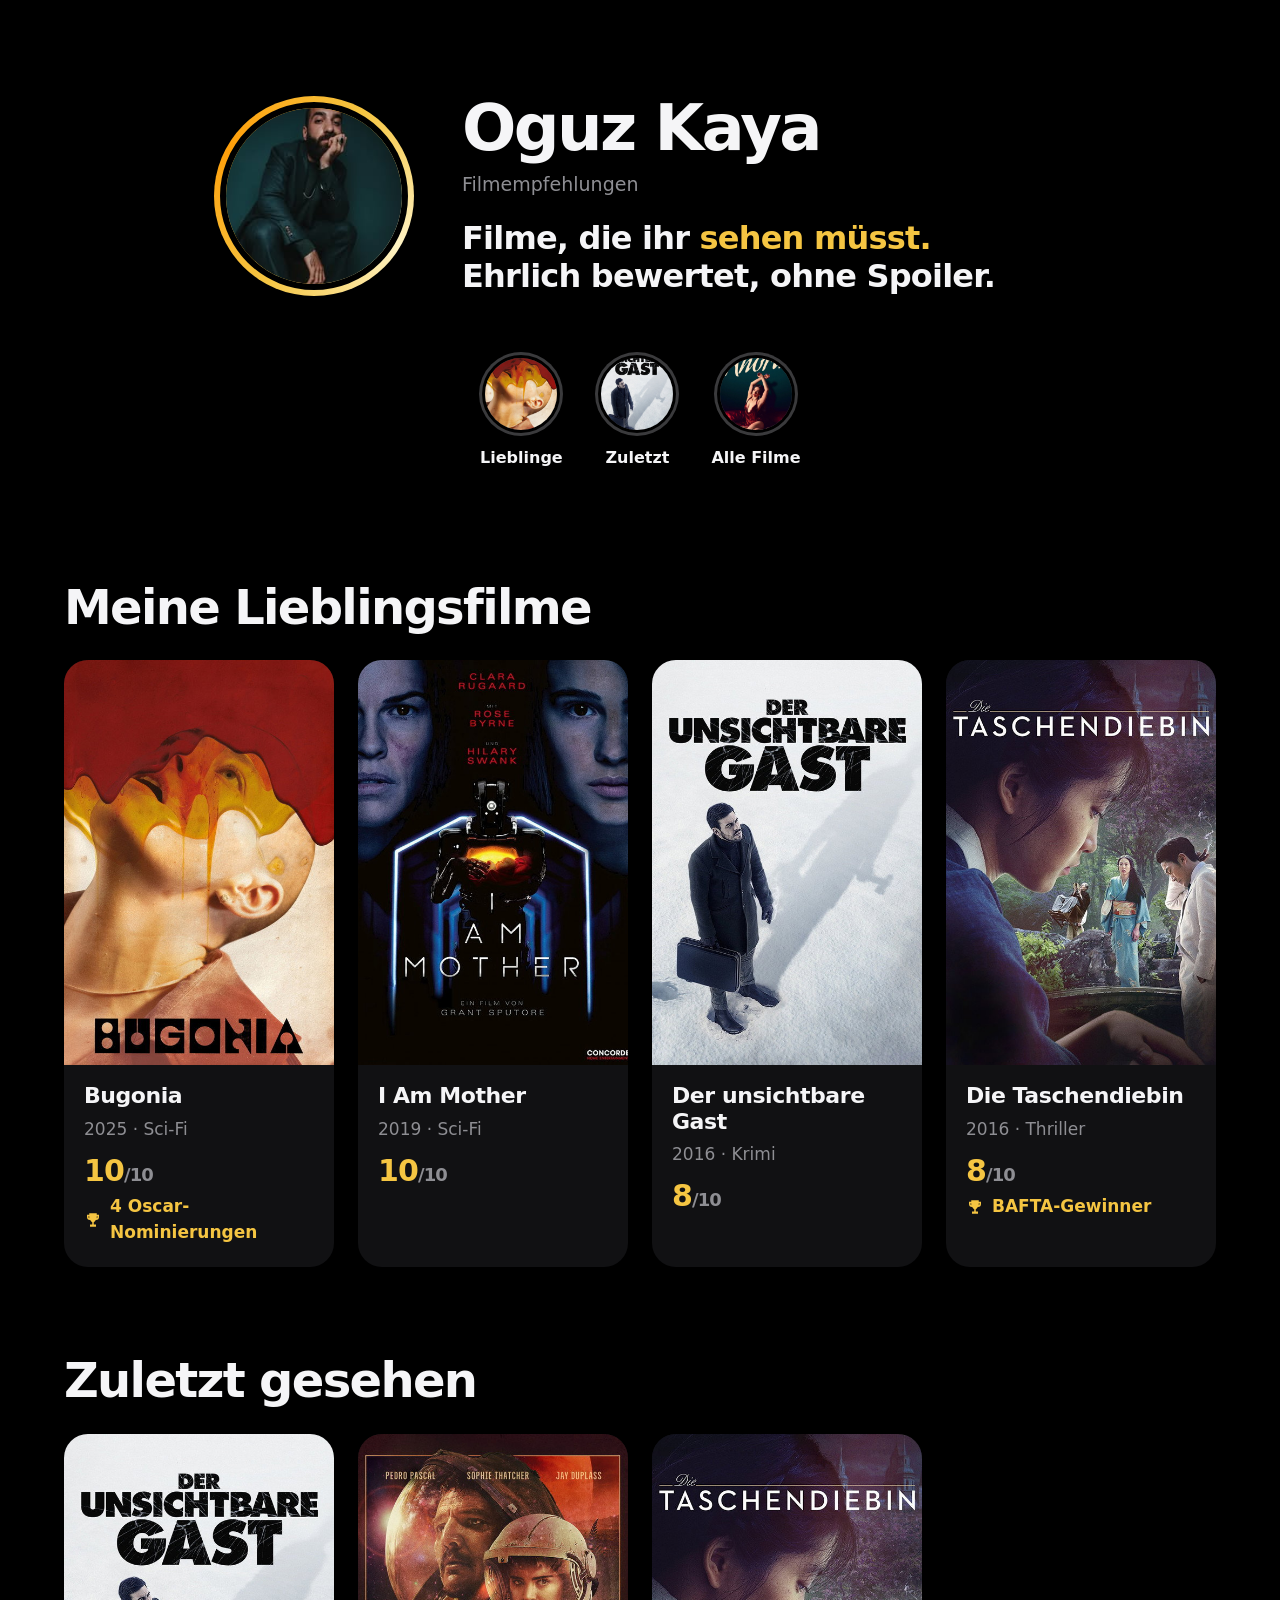
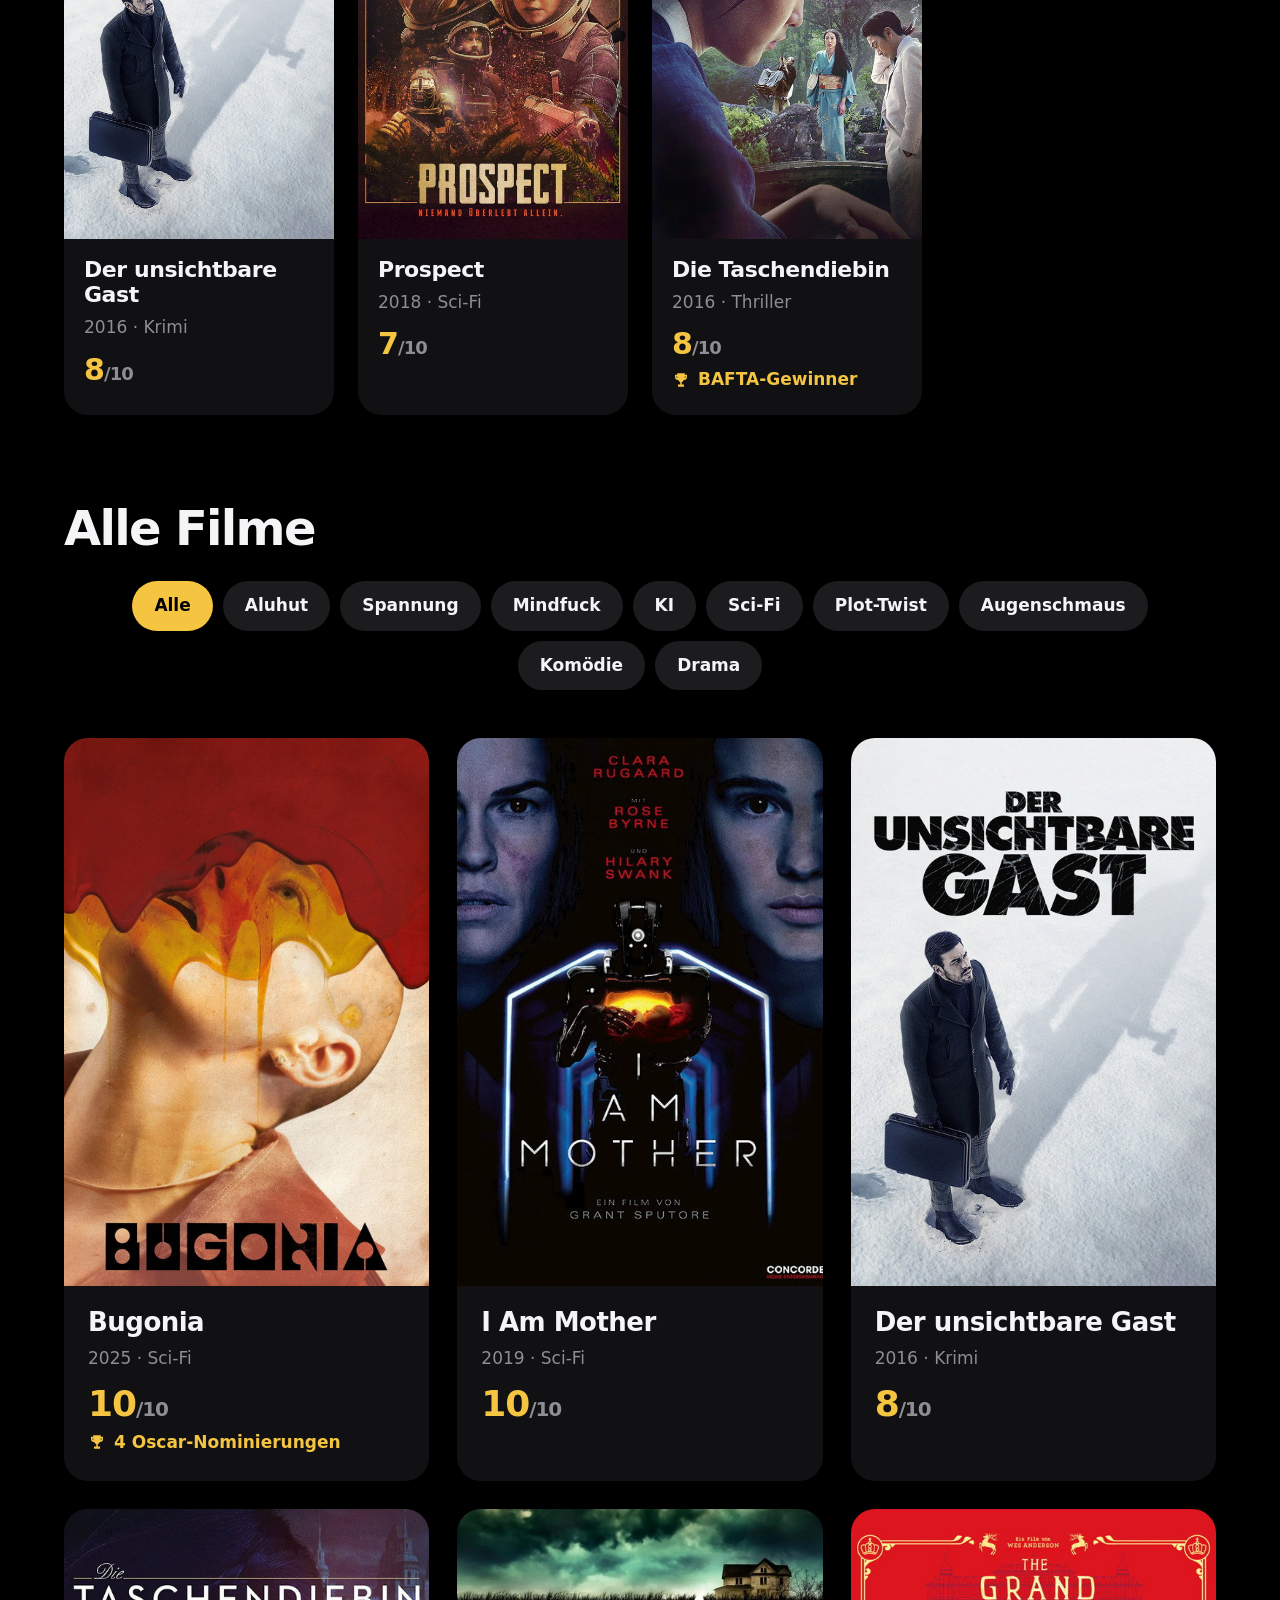
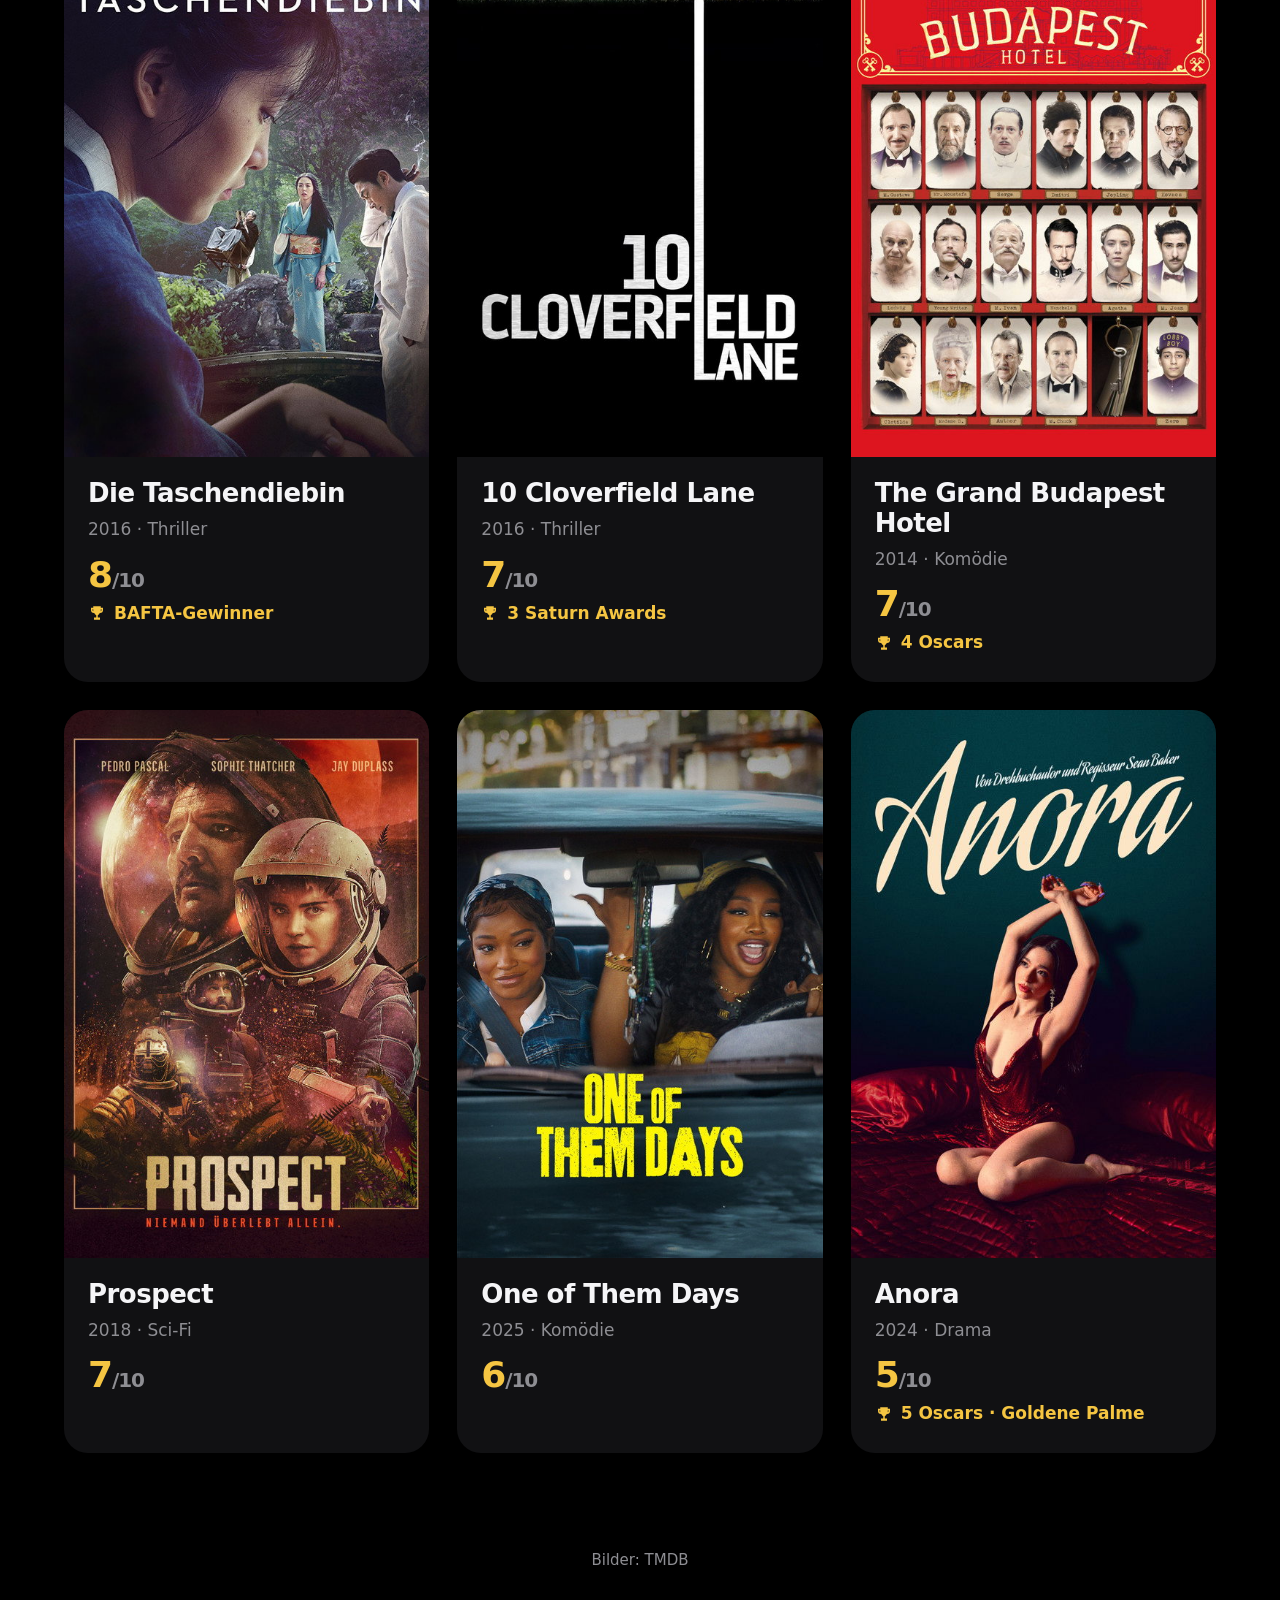
==== index.html @ 9cd4578f "Instagram-style profile hero, favorites and recently watched rows, favicon Co-Authored-By: Claude Op" ====
<!doctype html>
<html lang="de">
<head>
  <meta charset="utf-8">
  <meta name="viewport" content="width=device-width, initial-scale=1">
  <title>Oguz Kaya · Filmempfehlungen</title>
  <meta name="description" content="Filme, die ich gesehen habe und euch empfehle. Ehrlich bewertet, ohne Spoiler.">
  <meta property="og:title" content="Oguz Kaya · Filmempfehlungen">
  <meta property="og:description" content="Ehrlich bewertet, ohne Spoiler.">
  <meta property="og:image" content="https://movies.oguzkaya.de/backdrops/i-am-mother.jpg">
  <meta name="theme-color" content="#000000">
  <link rel="icon" href="favicon.svg" type="image/svg+xml">
  <link rel="apple-touch-icon" href="apple-touch-icon.png">
  <link rel="stylesheet" href="style.css">
</head>
<body>
  <header class="profile">
    <div class="profile-top">
      <div class="avatar-ring"><div class="avatar"><img src="avatar.jpg" alt="Oguz Kaya"></div></div>
      <div class="profile-info">
        <h1>Oguz Kaya</h1>
        <p class="handle">Filmempfehlungen</p>
        <p class="bio">Filme, die ihr <span class="accent">sehen müsst.</span><br>Ehrlich bewertet, ohne Spoiler.</p>
      </div>
    </div>
    <nav class="highlights" id="highlights"></nav>
  </header>

  <main class="wrap">
    <section class="section" id="lieblinge">
      <h2>Meine Lieblingsfilme</h2>
      <div class="row" id="favorites"></div>
    </section>

    <section class="section" id="zuletzt">
      <h2>Zuletzt gesehen</h2>
      <div class="row" id="recent"></div>
    </section>

    <section class="section" id="alle">
      <h2>Alle Filme</h2>
      <div class="chips" id="chips"></div>
      <div class="grid" id="grid"></div>
    </section>
  </main>

  <footer class="footer">Bilder: TMDB</footer>

  <div class="overlay" id="overlay" hidden>
    <div class="overlay-bg" data-close></div>
    <article class="sheet" id="sheet" role="dialog" aria-modal="true"></article>
  </div>

  <script src="app.js"></script>
</body>
</html>
---- style.css ----
:root {
  --bg: #000;
  --card: #111113;
  --card-2: #1c1c1f;
  --ink: #f5f5f7;
  --muted: #8e8e93;
  --line: rgba(255, 255, 255, 0.1);
  --accent: #f5c542;
  --sans: system-ui, -apple-system, BlinkMacSystemFont, "SF Pro Display", "Segoe UI", Roboto, "Helvetica Neue", sans-serif;
}

* { box-sizing: border-box; }
html { -webkit-text-size-adjust: 100%; }
body {
  margin: 0;
  background: var(--bg);
  color: var(--ink);
  font-family: var(--sans);
  font-size: 18px;
  line-height: 1.5;
  -webkit-font-smoothing: antialiased;
}
body.locked { overflow: hidden; }
img { display: block; max-width: 100%; }
button { font: inherit; color: inherit; }
.accent { color: var(--accent); }

/* Profil (Instagram-Stil) */
.profile { max-width: 900px; margin: 0 auto; padding: 96px 24px 24px; }
.profile-top { display: flex; align-items: center; gap: 48px; }
.avatar-ring {
  flex: none; width: 200px; height: 200px; padding: 6px; border-radius: 50%;
  background: conic-gradient(from 210deg, #f5c542, #ff9f0a, #f5c542, #fff3c4, #f5c542);
}
.avatar { width: 100%; height: 100%; border-radius: 50%; overflow: hidden; border: 6px solid var(--bg); }
.avatar img { width: 100%; height: 100%; object-fit: cover; transform: scale(1.45); transform-origin: 56% 28%; }
.profile h1 { margin: 0; font-size: clamp(40px, 6vw, 64px); font-weight: 700; letter-spacing: -0.04em; line-height: 1; }
.handle { margin: 10px 0 0; font-size: 19px; color: var(--muted); font-weight: 500; }
.bio { margin: 20px 0 0; font-size: clamp(24px, 3vw, 32px); font-weight: 700; letter-spacing: -0.025em; line-height: 1.2; }

.highlights { display: flex; justify-content: center; gap: 32px; margin-top: 56px; }
.hl { display: flex; flex-direction: column; align-items: center; gap: 10px; text-decoration: none; color: var(--ink); font-size: 16px; font-weight: 600; }
.hl-ring { width: 84px; height: 84px; padding: 3px; border-radius: 50%; background: #3a3a3c; transition: background 0.2s; }
.hl:hover .hl-ring { background: var(--accent); }
.hl img { width: 100%; height: 100%; border-radius: 50%; object-fit: cover; border: 3px solid var(--bg); }

.wrap { max-width: 1200px; margin: 0 auto; padding: 0 24px; }

/* Rubriken */
.section { padding-top: 88px; scroll-margin-top: 16px; }
.section > h2 { margin: 0 0 28px; font-size: clamp(32px, 4.5vw, 48px); font-weight: 700; letter-spacing: -0.035em; line-height: 1.05; }
.row { display: grid; grid-template-columns: repeat(4, 1fr); gap: 24px; }
.row .card h3 { font-size: 22px; }
.row .card .score { font-size: 30px; }
.row .card .score span { font-size: 18px; }
.row .card-body { padding: 18px 20px 22px; }

/* Filter */
.chips { display: flex; flex-wrap: wrap; justify-content: center; gap: 10px; margin-bottom: 48px; }
.chip {
  border: 0; border-radius: 999px;
  padding: 12px 22px;
  background: var(--card-2); color: var(--ink);
  font-size: 17px; font-weight: 600;
  cursor: pointer;
  transition: background 0.2s, color 0.2s;
}
.chip:hover { background: #2a2a2e; }
.chip.active { background: var(--accent); color: #000; }

/* Grid */
.grid { display: grid; grid-template-columns: repeat(3, 1fr); gap: 28px; }
.card {
  display: flex; flex-direction: column;
  border: 0; padding: 0; text-align: left;
  background: var(--card); border-radius: 24px; overflow: hidden;
  cursor: pointer;
  transition: transform 0.25s ease;
}
.card:hover { transform: translateY(-4px); }
.card .poster { aspect-ratio: 2 / 3; overflow: hidden; }
.card .poster img { width: 100%; height: 100%; object-fit: cover; transition: transform 0.4s ease; }
.card:hover .poster img { transform: scale(1.03); }
.card-body { padding: 22px 24px 26px; display: flex; flex-direction: column; gap: 8px; }
.card h3 { margin: 0; font-size: 26px; font-weight: 700; letter-spacing: -0.02em; line-height: 1.15; }
.card .meta { color: var(--muted); font-size: 17px; }

.score { font-weight: 700; letter-spacing: -0.03em; line-height: 1; }
.score b { color: var(--accent); }
.score span { color: var(--muted); font-weight: 600; }
.card .score { font-size: 36px; margin-top: 6px; }
.card .score span { font-size: 20px; }

.award { display: flex; align-items: center; gap: 8px; font-size: 17px; font-weight: 600; color: var(--accent); }
.award svg { flex: none; }

.empty { grid-column: 1 / -1; text-align: center; color: var(--muted); font-size: 20px; }

.footer { text-align: center; color: var(--muted); font-size: 15px; padding: 96px 24px 48px; }

/* Popup */
.overlay { position: fixed; inset: 0; z-index: 50; display: grid; place-items: center; padding: 24px; }
.overlay[hidden] { display: none; }
.overlay-bg { position: absolute; inset: 0; background: rgba(0, 0, 0, 0.8); backdrop-filter: blur(10px); animation: fade 0.2s ease; }
@keyframes fade { from { opacity: 0; } }
.sheet {
  position: relative; width: 100%; max-width: 820px; max-height: calc(100vh - 48px);
  overflow-y: auto; border-radius: 28px;
  background: var(--card);
  animation: pop 0.25s ease;
}
@keyframes pop { from { opacity: 0; transform: translateY(16px); } }
.sheet-img { aspect-ratio: 16 / 8; background-size: cover; background-position: center 30%; position: relative; }
.sheet-img::after { content: ""; position: absolute; inset: 0; background: linear-gradient(to top, var(--card), transparent 60%); }
.close {
  position: absolute; top: 16px; right: 16px; z-index: 2;
  width: 44px; height: 44px; border-radius: 50%; border: 0;
  background: rgba(0, 0, 0, 0.6); backdrop-filter: blur(8px);
  font-size: 26px; line-height: 1; cursor: pointer;
}
.sheet-body { padding: 0 40px 40px; margin-top: -40px; position: relative; z-index: 1; }
.sheet h2 { margin: 0; font-size: clamp(36px, 6vw, 56px); font-weight: 700; letter-spacing: -0.035em; line-height: 1.02; }
.sheet .aka { color: var(--muted); font-size: 18px; margin-top: 8px; }
.sheet .score { font-size: 56px; margin: 20px 0 8px; }
.sheet .score span { font-size: 28px; }
.facts { color: var(--muted); font-size: 18px; }

.sheet h3 { margin: 36px 0 10px; font-size: 22px; font-weight: 700; letter-spacing: -0.01em; }
.sheet p { margin: 0; }
.review { font-size: 21px; line-height: 1.55; }
.logline { color: #c7c7cc; }

.tip {
  margin-top: 32px; padding: 18px 22px; border-radius: 18px;
  background: rgba(245, 197, 66, 0.12); color: var(--accent);
  font-size: 18px; font-weight: 600;
}

.awards { list-style: none; margin: 0; padding: 0; display: grid; gap: 10px; }
.awards li { display: flex; gap: 10px; align-items: baseline; font-size: 18px; }
.awards .won { color: var(--ink); font-weight: 600; }
.awards .nom { color: var(--muted); }
.awards li::before { flex: none; width: 1.3em; }
.awards .won::before { content: "🏆"; }
.awards .nom::before { content: "·"; text-align: center; font-weight: 700; }

.actions { display: flex; flex-wrap: wrap; gap: 12px; margin-top: 36px; }
.btn {
  display: inline-flex; align-items: center; justify-content: center;
  padding: 16px 28px; border-radius: 999px;
  font-size: 18px; font-weight: 600; text-decoration: none;
  background: var(--card-2); color: var(--ink);
  transition: opacity 0.2s;
}
.btn:hover { opacity: 0.85; }
.btn.primary { background: var(--accent); color: #000; }

/* Tablet */
@media (max-width: 960px) {
  .grid { grid-template-columns: repeat(2, 1fr); }
  .row { grid-template-columns: repeat(2, 1fr); }
}

/* Phone */
@media (max-width: 640px) {
  body { font-size: 17px; }
  .profile { padding: 48px 16px 8px; }
  .profile-top { flex-direction: column; text-align: center; gap: 22px; }
  .avatar-ring { width: 152px; height: 152px; padding: 5px; }
  .avatar { border-width: 5px; }
  .highlights { gap: 22px; margin-top: 36px; }
  .hl-ring { width: 72px; height: 72px; }
  .wrap { padding: 0 16px; }
  .section { padding-top: 64px; }
  .row { display: flex; overflow-x: auto; scroll-snap-type: x mandatory; gap: 14px; margin: 0 -16px; padding: 0 16px 4px; scrollbar-width: none; }
  .row::-webkit-scrollbar { display: none; }
  .row .card { flex: none; width: 62vw; flex-direction: column; scroll-snap-align: start; }
  .row .card .poster { width: 100%; }
  .row .card-body { padding: 14px 16px 18px; }
  .row .card h3 { font-size: 19px; }
  .chips { justify-content: flex-start; flex-wrap: nowrap; overflow-x: auto; margin: 0 -16px 32px; padding: 0 16px; scrollbar-width: none; }
  .chips::-webkit-scrollbar { display: none; }
  .chip { flex: none; padding: 11px 18px; }
  .grid { grid-template-columns: 1fr; gap: 16px; }
  .card { flex-direction: row; border-radius: 20px; }
  .card .poster { width: 112px; flex: none; }
  .card-body { padding: 16px 18px; gap: 4px; justify-content: center; }
  .card h3 { font-size: 21px; }
  .card .meta { font-size: 16px; }
  .card .score { font-size: 30px; }
  .card .score span { font-size: 17px; }
  .award { font-size: 16px; }
  .overlay { padding: 0; place-items: end center; }
  .sheet { max-height: 94vh; border-radius: 24px 24px 0 0; }
  .sheet-body { padding: 0 20px 32px; margin-top: -24px; }
  .sheet .score { font-size: 48px; }
  .review { font-size: 19px; }
  .btn { flex: 1; padding: 16px 20px; }
}
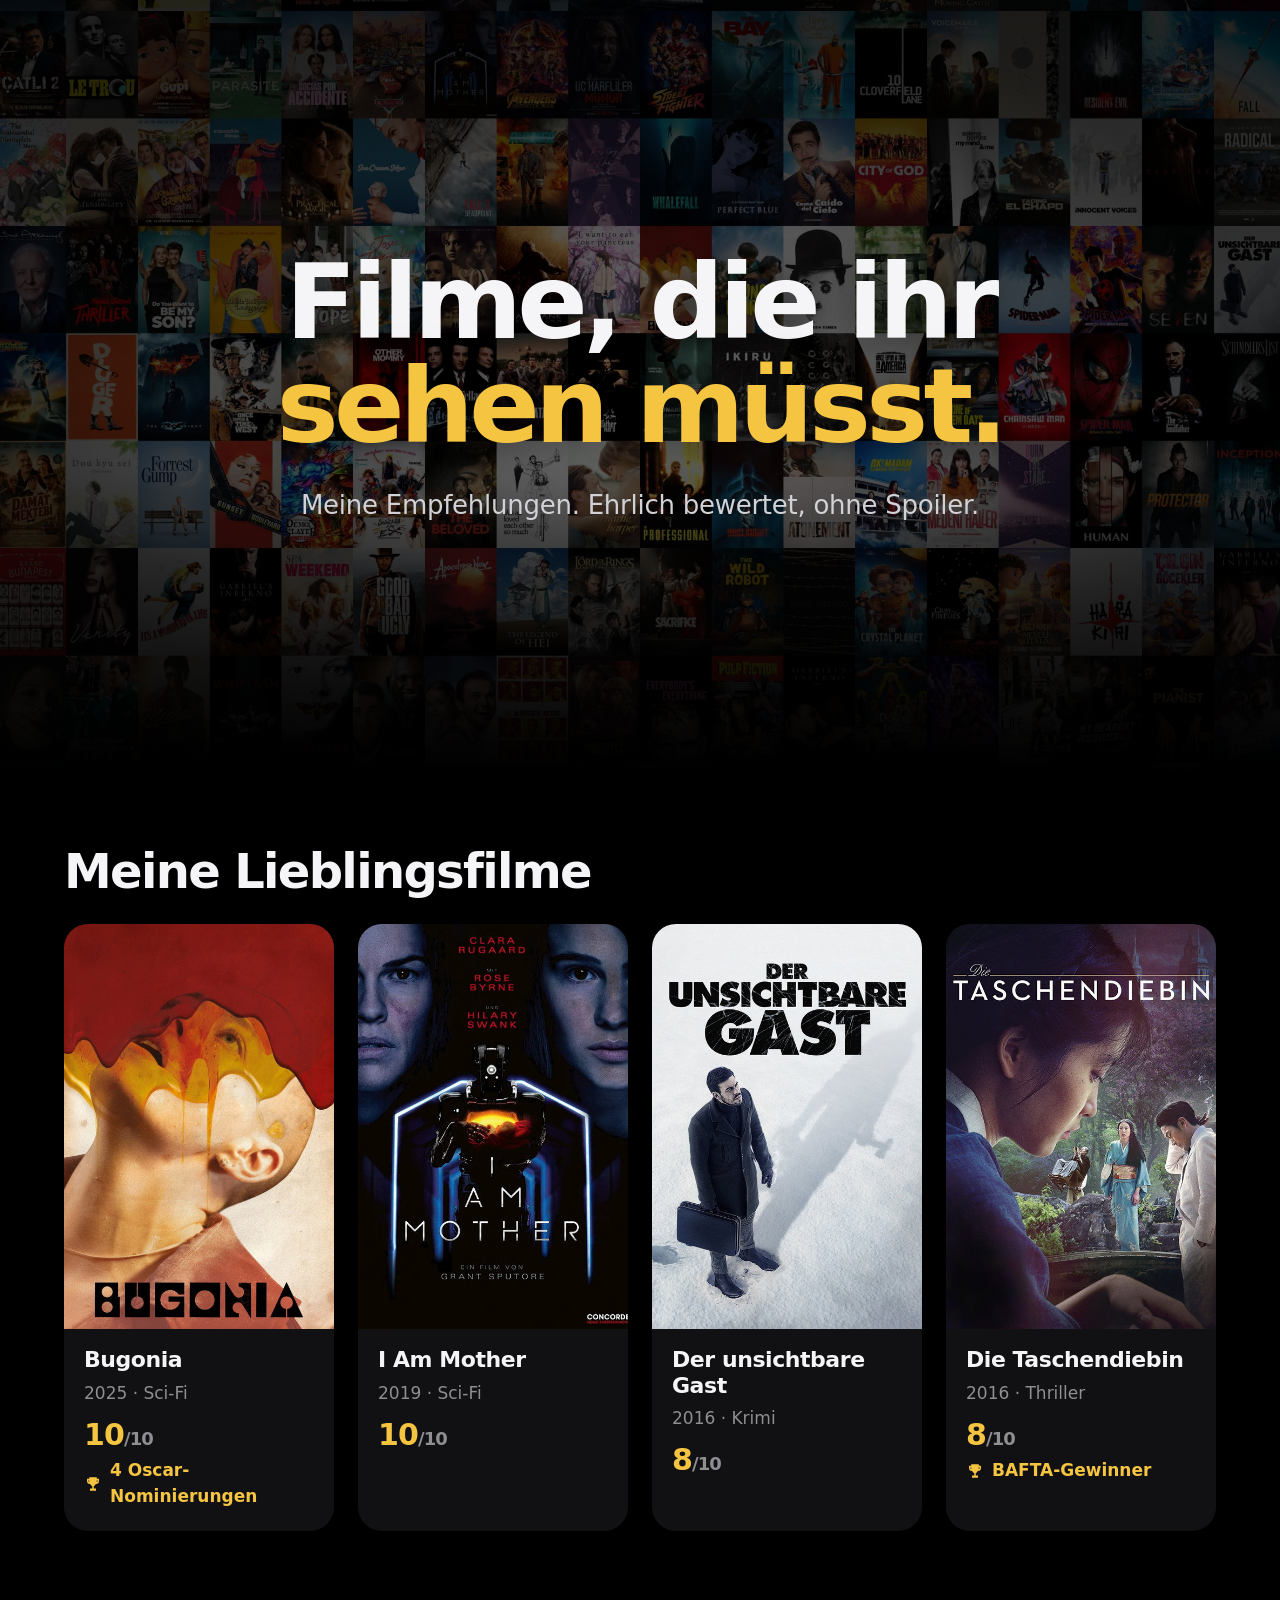
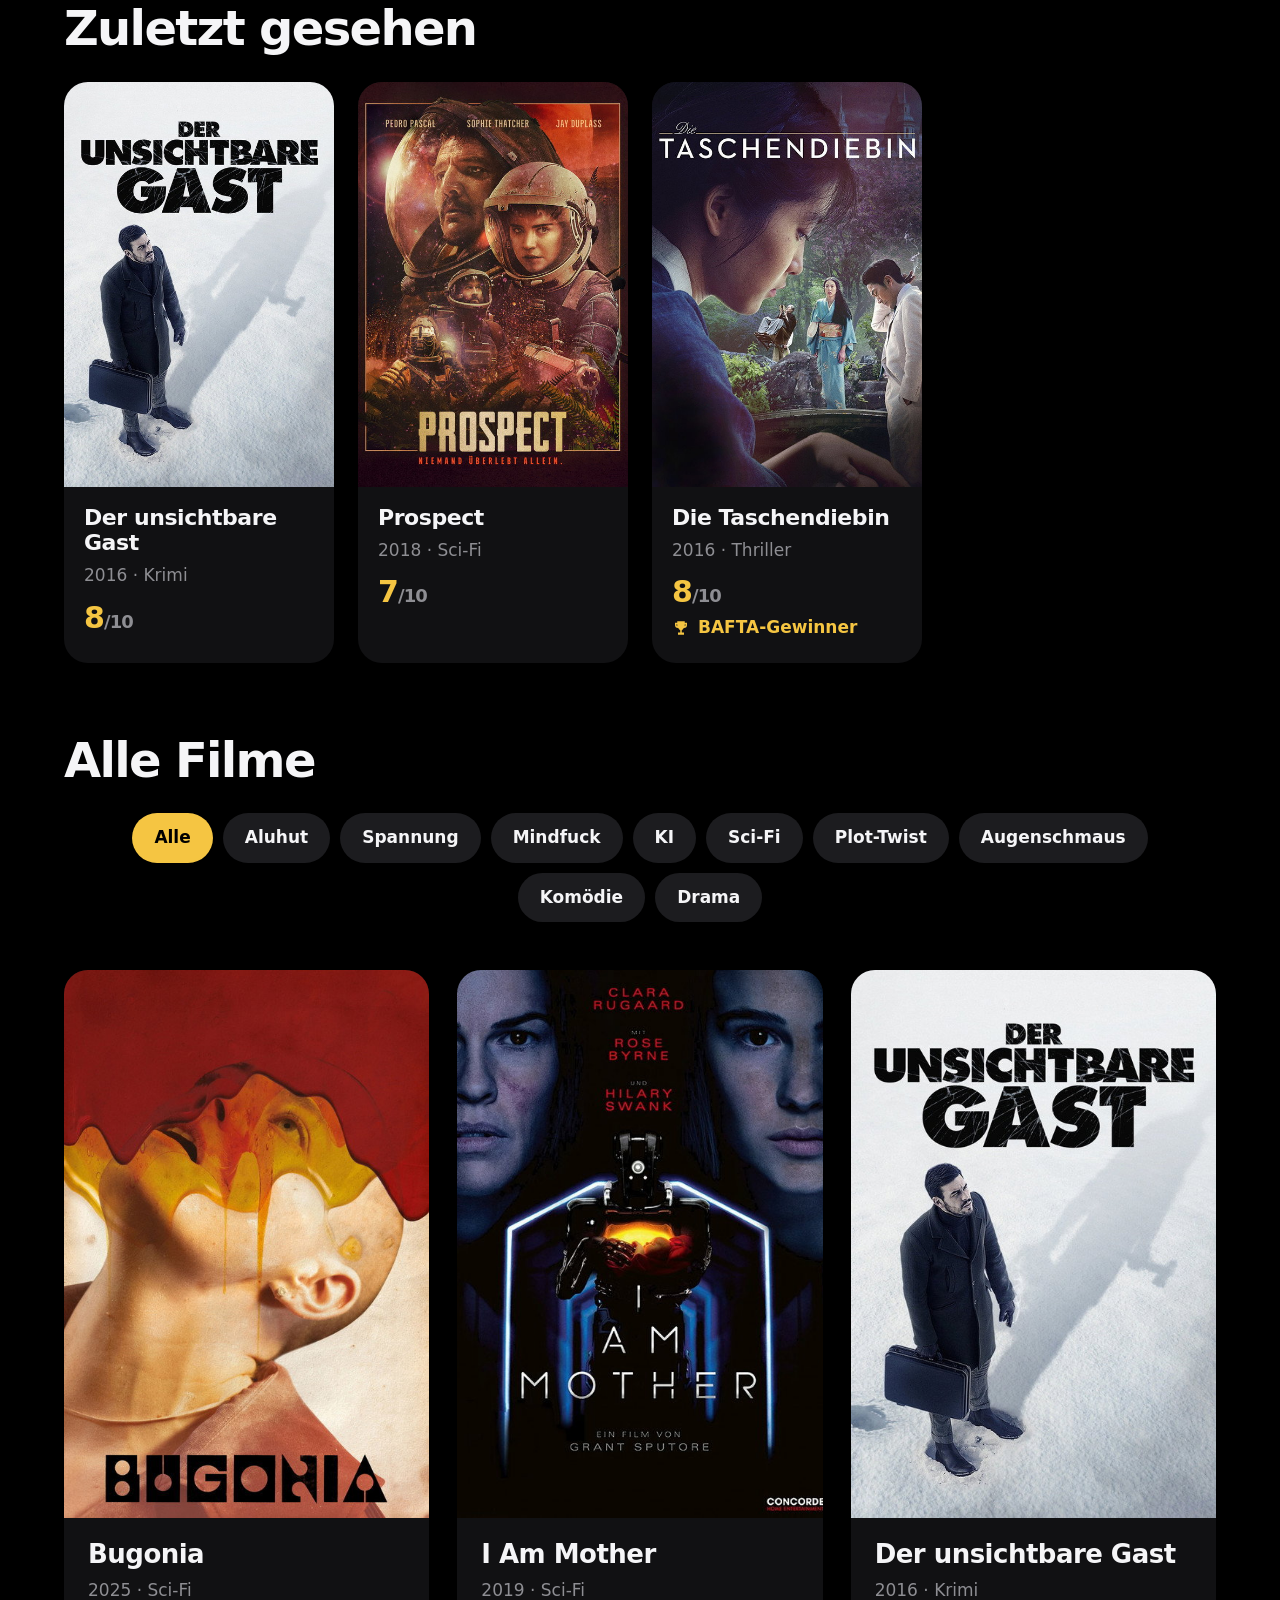
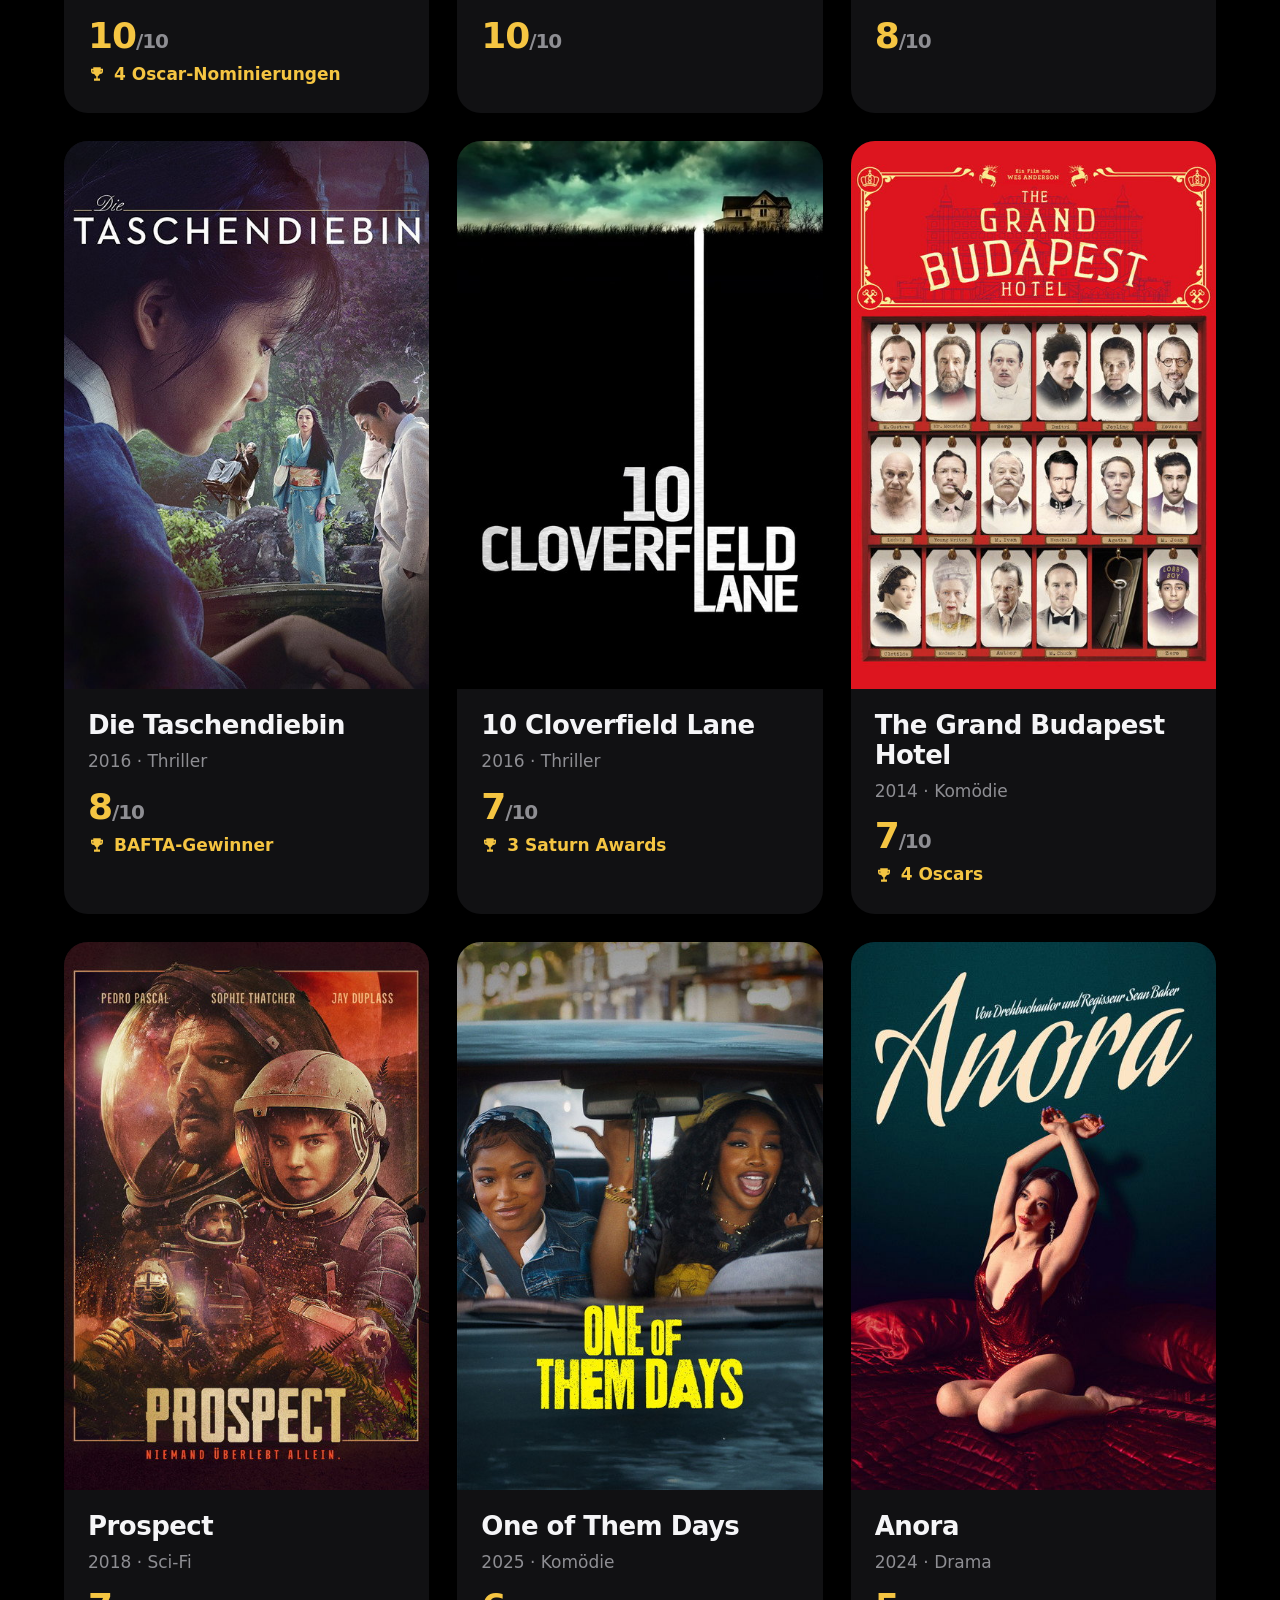
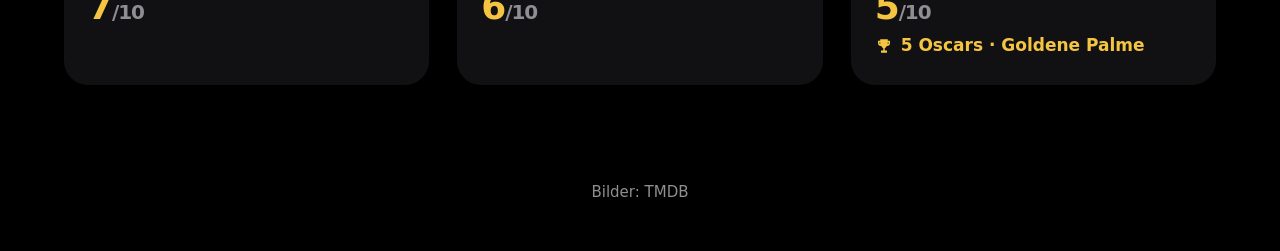
==== commit 4d9e2b8d: "Hero: full-width poster collage background instead of profile header Co-Authored-By: Claude Opus 5.5" ====
--- a/index.html
+++ b/index.html
@@ -14,16 +14,12 @@
   <link rel="stylesheet" href="style.css">
 </head>
 <body>
-  <header class="profile">
-    <div class="profile-top">
-      <div class="avatar-ring"><div class="avatar"><img src="avatar.jpg" alt="Oguz Kaya"></div></div>
-      <div class="profile-info">
-        <h1>Oguz Kaya</h1>
-        <p class="handle">Filmempfehlungen</p>
-        <p class="bio">Filme, die ihr <span class="accent">sehen müsst.</span><br>Ehrlich bewertet, ohne Spoiler.</p>
-      </div>
+  <header class="hero">
+    <div class="hero-bg" aria-hidden="true"></div>
+    <div class="hero-inner">
+      <h1>Filme, die ihr <span class="accent">sehen müsst.</span></h1>
+      <p class="lead">Meine Empfehlungen. Ehrlich bewertet, ohne Spoiler.</p>
     </div>
-    <nav class="highlights" id="highlights"></nav>
   </header>
 
   <main class="wrap">
--- a/style.css
+++ b/style.css
@@ -25,29 +25,42 @@
 button { font: inherit; color: inherit; }
 .accent { color: var(--accent); }
 
-/* Profil (Instagram-Stil) */
-.profile { max-width: 900px; margin: 0 auto; padding: 96px 24px 24px; }
-.profile-top { display: flex; align-items: center; gap: 48px; }
-.avatar-ring {
-  flex: none; width: 200px; height: 200px; padding: 6px; border-radius: 50%;
-  background: conic-gradient(from 210deg, #f5c542, #ff9f0a, #f5c542, #fff3c4, #f5c542);
-}
-.avatar { width: 100%; height: 100%; border-radius: 50%; overflow: hidden; border: 6px solid var(--bg); }
-.avatar img { width: 100%; height: 100%; object-fit: cover; transform: scale(1.45); transform-origin: 56% 28%; }
-.profile h1 { margin: 0; font-size: clamp(40px, 6vw, 64px); font-weight: 700; letter-spacing: -0.04em; line-height: 1; }
-.handle { margin: 10px 0 0; font-size: 19px; color: var(--muted); font-weight: 500; }
-.bio { margin: 20px 0 0; font-size: clamp(24px, 3vw, 32px); font-weight: 700; letter-spacing: -0.025em; line-height: 1.2; }
-
-.highlights { display: flex; justify-content: center; gap: 32px; margin-top: 56px; }
-.hl { display: flex; flex-direction: column; align-items: center; gap: 10px; text-decoration: none; color: var(--ink); font-size: 16px; font-weight: 600; }
-.hl-ring { width: 84px; height: 84px; padding: 3px; border-radius: 50%; background: #3a3a3c; transition: background 0.2s; }
-.hl:hover .hl-ring { background: var(--accent); }
-.hl img { width: 100%; height: 100%; border-radius: 50%; object-fit: cover; border: 3px solid var(--bg); }
+/* Hero mit Poster-Collage */
+.hero {
+  position: relative; overflow: hidden;
+  min-height: min(86vh, 820px);
+  display: grid; place-items: center;
+  padding: 96px 24px;
+  text-align: center;
+}
+.hero-bg {
+  position: absolute; inset: -6%;
+  background: url("collage.jpg") center / cover;
+  animation: drift 60s ease-in-out infinite alternate;
+}
+.hero::after {
+  content: ""; position: absolute; inset: 0;
+  background:
+    radial-gradient(ellipse at center, rgba(0, 0, 0, 0.55) 0%, rgba(0, 0, 0, 0.8) 70%),
+    linear-gradient(to bottom, rgba(0, 0, 0, 0.3), transparent 30%, transparent 60%, var(--bg));
+}
+@keyframes drift { to { transform: translate(-3%, -2%) scale(1.04); } }
+@media (prefers-reduced-motion: reduce) { .hero-bg { animation: none; } }
+.hero-inner { position: relative; z-index: 1; max-width: 960px; }
+.hero h1 {
+  margin: 0;
+  font-size: clamp(48px, 9vw, 104px);
+  font-weight: 700;
+  line-height: 1;
+  letter-spacing: -0.045em;
+  text-shadow: 0 4px 40px rgba(0, 0, 0, 0.6);
+}
+.lead { margin: 28px 0 0; font-size: clamp(19px, 2.4vw, 26px); color: #d1d1d6; font-weight: 500; letter-spacing: -0.01em; }
 
 .wrap { max-width: 1200px; margin: 0 auto; padding: 0 24px; }
 
 /* Rubriken */
-.section { padding-top: 88px; scroll-margin-top: 16px; }
+.section { padding-top: 72px; scroll-margin-top: 16px; }
 .section > h2 { margin: 0 0 28px; font-size: clamp(32px, 4.5vw, 48px); font-weight: 700; letter-spacing: -0.035em; line-height: 1.05; }
 .row { display: grid; grid-template-columns: repeat(4, 1fr); gap: 24px; }
 .row .card h3 { font-size: 22px; }
@@ -164,12 +177,7 @@
 /* Phone */
 @media (max-width: 640px) {
   body { font-size: 17px; }
-  .profile { padding: 48px 16px 8px; }
-  .profile-top { flex-direction: column; text-align: center; gap: 22px; }
-  .avatar-ring { width: 152px; height: 152px; padding: 5px; }
-  .avatar { border-width: 5px; }
-  .highlights { gap: 22px; margin-top: 36px; }
-  .hl-ring { width: 72px; height: 72px; }
+  .hero { min-height: 72vh; padding: 72px 16px; }
   .wrap { padding: 0 16px; }
   .section { padding-top: 64px; }
   .row { display: flex; overflow-x: auto; scroll-snap-type: x mandatory; gap: 14px; margin: 0 -16px; padding: 0 16px 4px; scrollbar-width: none; }
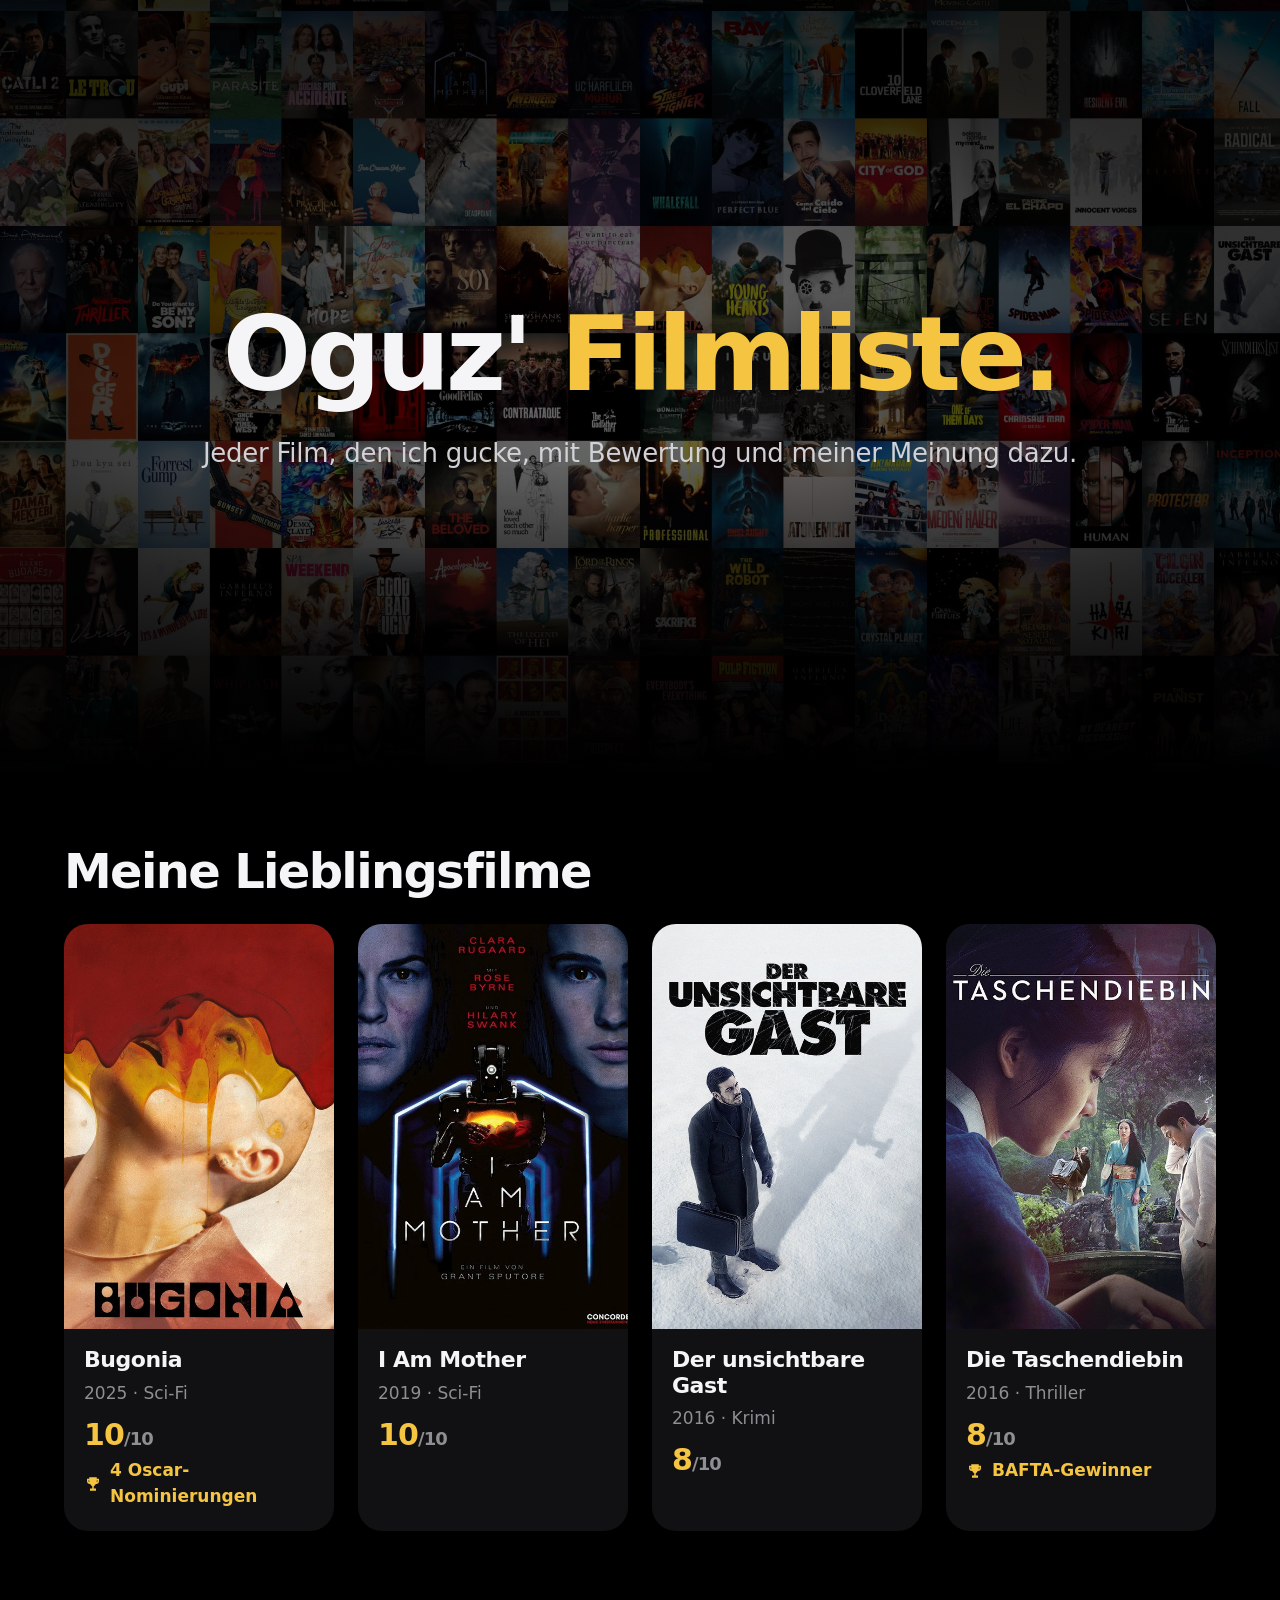
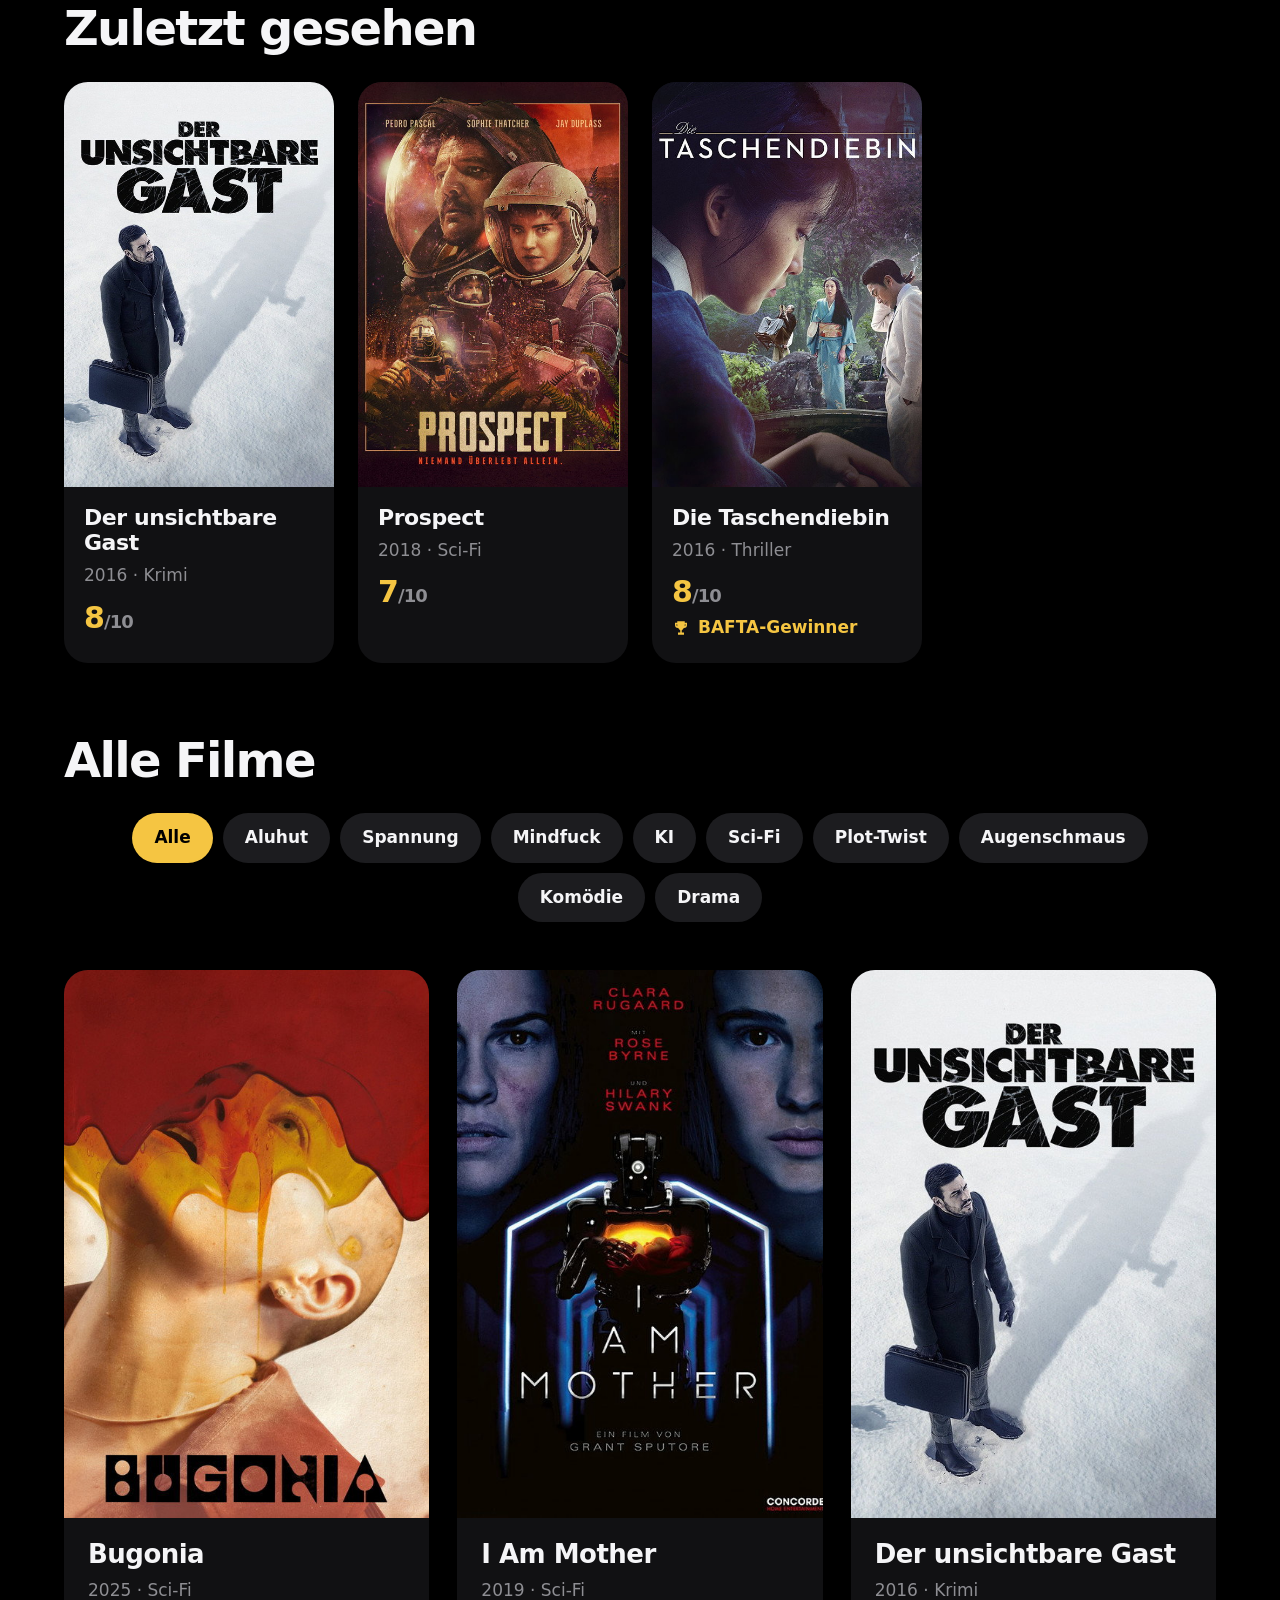
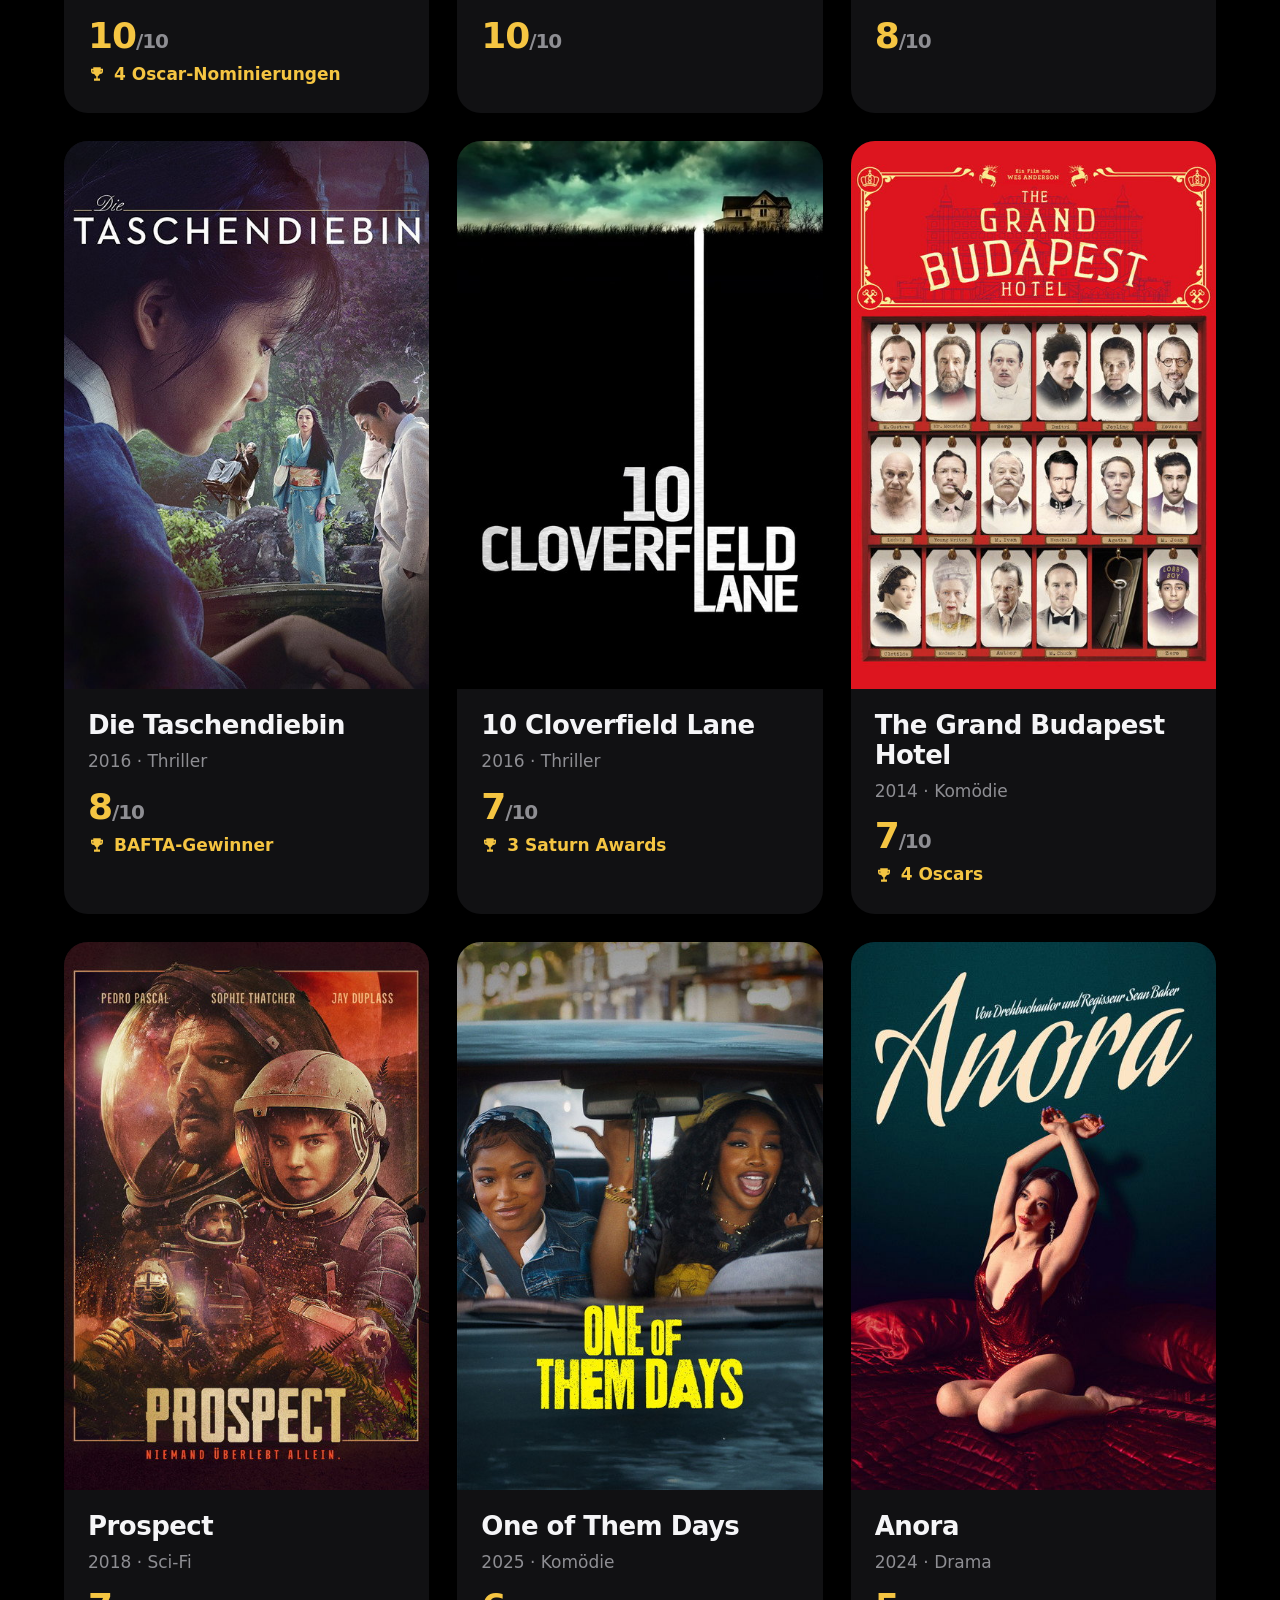
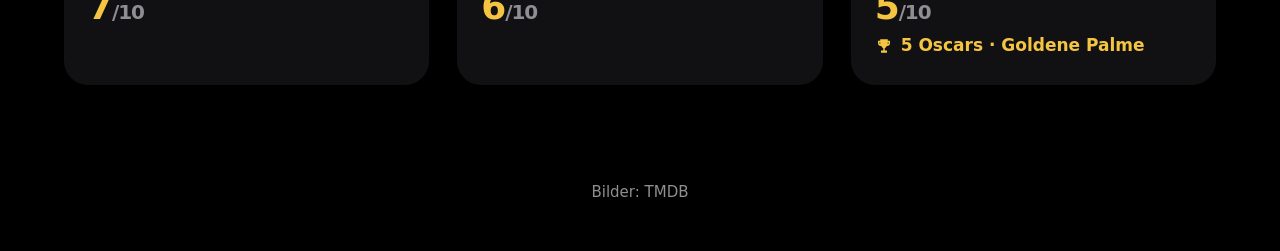
==== commit a94f8cdf: "New hero copy: Oguz' Filmliste Co-Authored-By: Claude Opus 5.5 <noreply@anthropic.com>" ====
--- a/index.html
+++ b/index.html
@@ -3,10 +3,10 @@
 <head>
   <meta charset="utf-8">
   <meta name="viewport" content="width=device-width, initial-scale=1">
-  <title>Oguz Kaya · Filmempfehlungen</title>
+  <title>Oguz' Filmliste</title>
   <meta name="description" content="Filme, die ich gesehen habe und euch empfehle. Ehrlich bewertet, ohne Spoiler.">
-  <meta property="og:title" content="Oguz Kaya · Filmempfehlungen">
-  <meta property="og:description" content="Ehrlich bewertet, ohne Spoiler.">
+  <meta property="og:title" content="Oguz' Filmliste">
+  <meta property="og:description" content="Jeder Film, den ich gucke, mit Bewertung und meiner Meinung dazu.">
   <meta property="og:image" content="https://movies.oguzkaya.de/backdrops/i-am-mother.jpg">
   <meta name="theme-color" content="#000000">
   <link rel="icon" href="favicon.svg" type="image/svg+xml">
@@ -17,8 +17,8 @@
   <header class="hero">
     <div class="hero-bg" aria-hidden="true"></div>
     <div class="hero-inner">
-      <h1>Filme, die ihr <span class="accent">sehen müsst.</span></h1>
-      <p class="lead">Meine Empfehlungen. Ehrlich bewertet, ohne Spoiler.</p>
+      <h1>Oguz' <span class="accent">Filmliste.</span></h1>
+      <p class="lead">Jeder Film, den ich gucke, mit Bewertung und meiner Meinung dazu.</p>
     </div>
   </header>
 
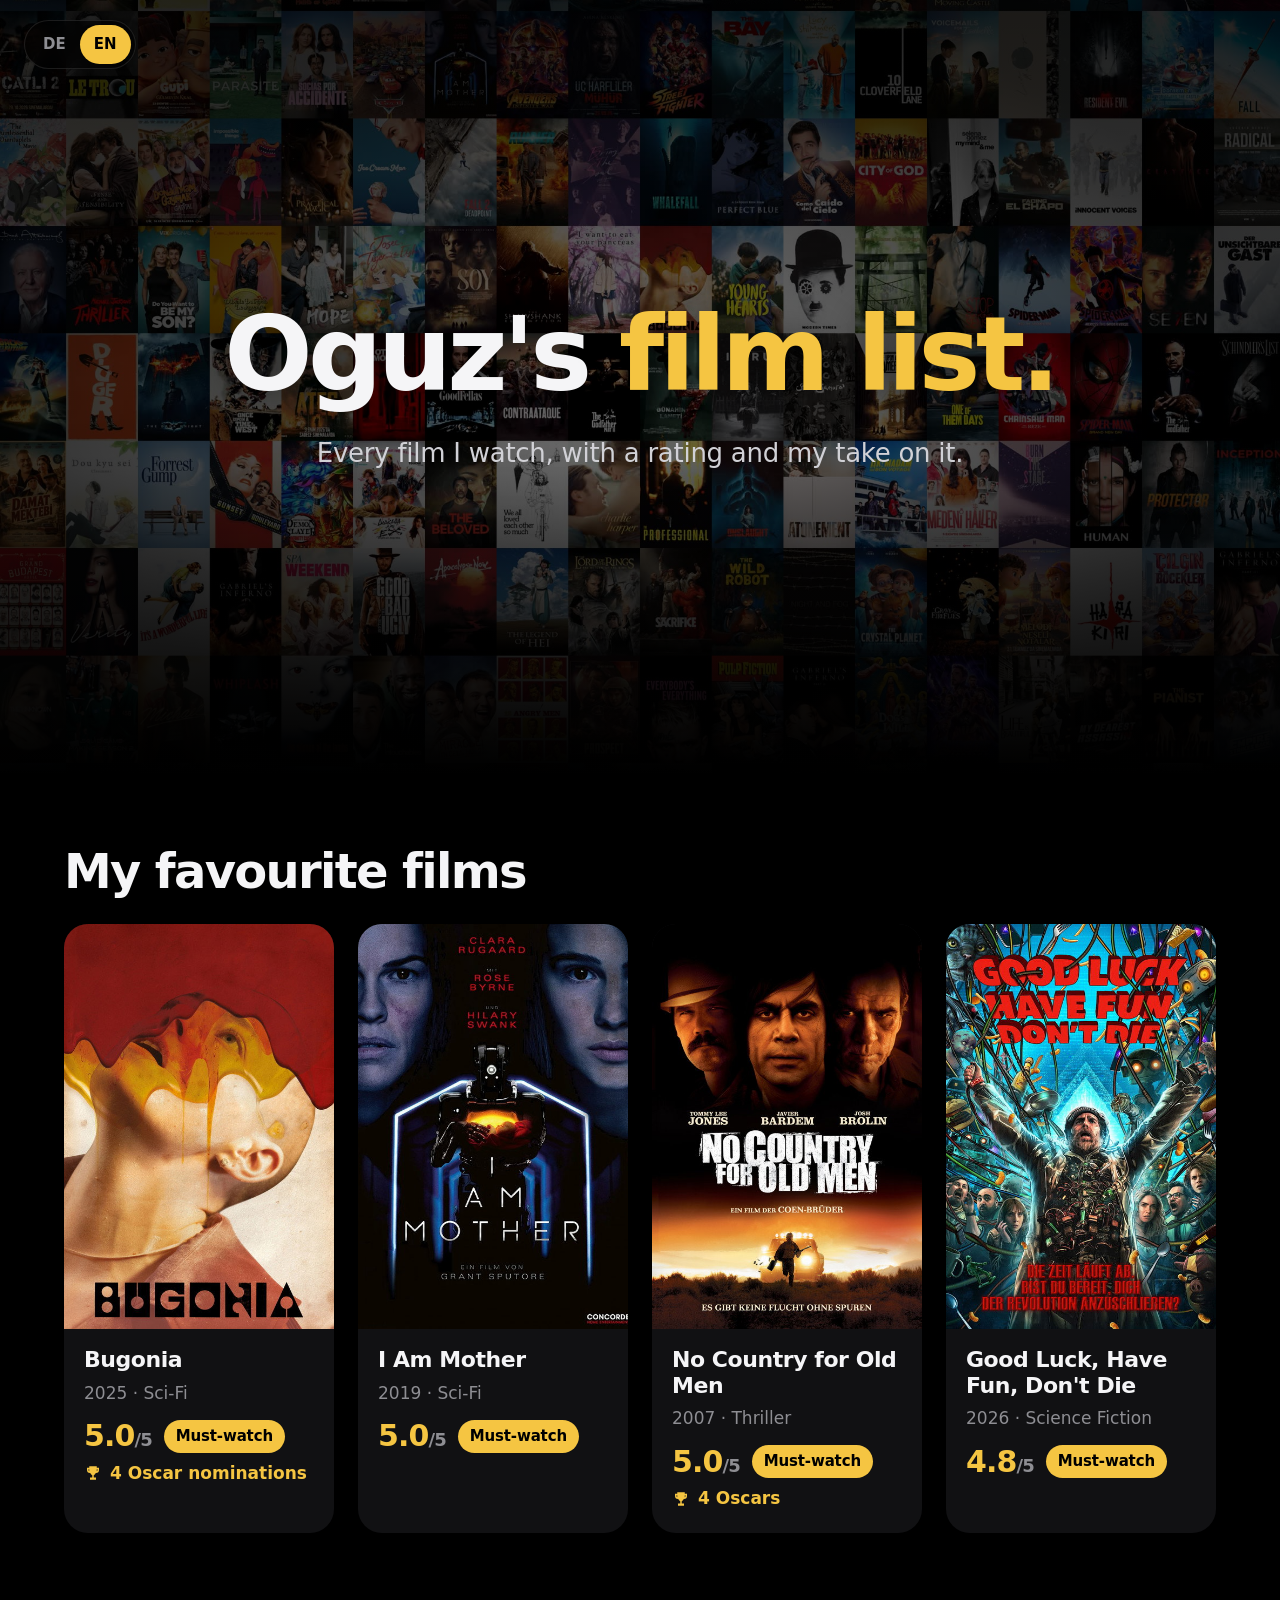
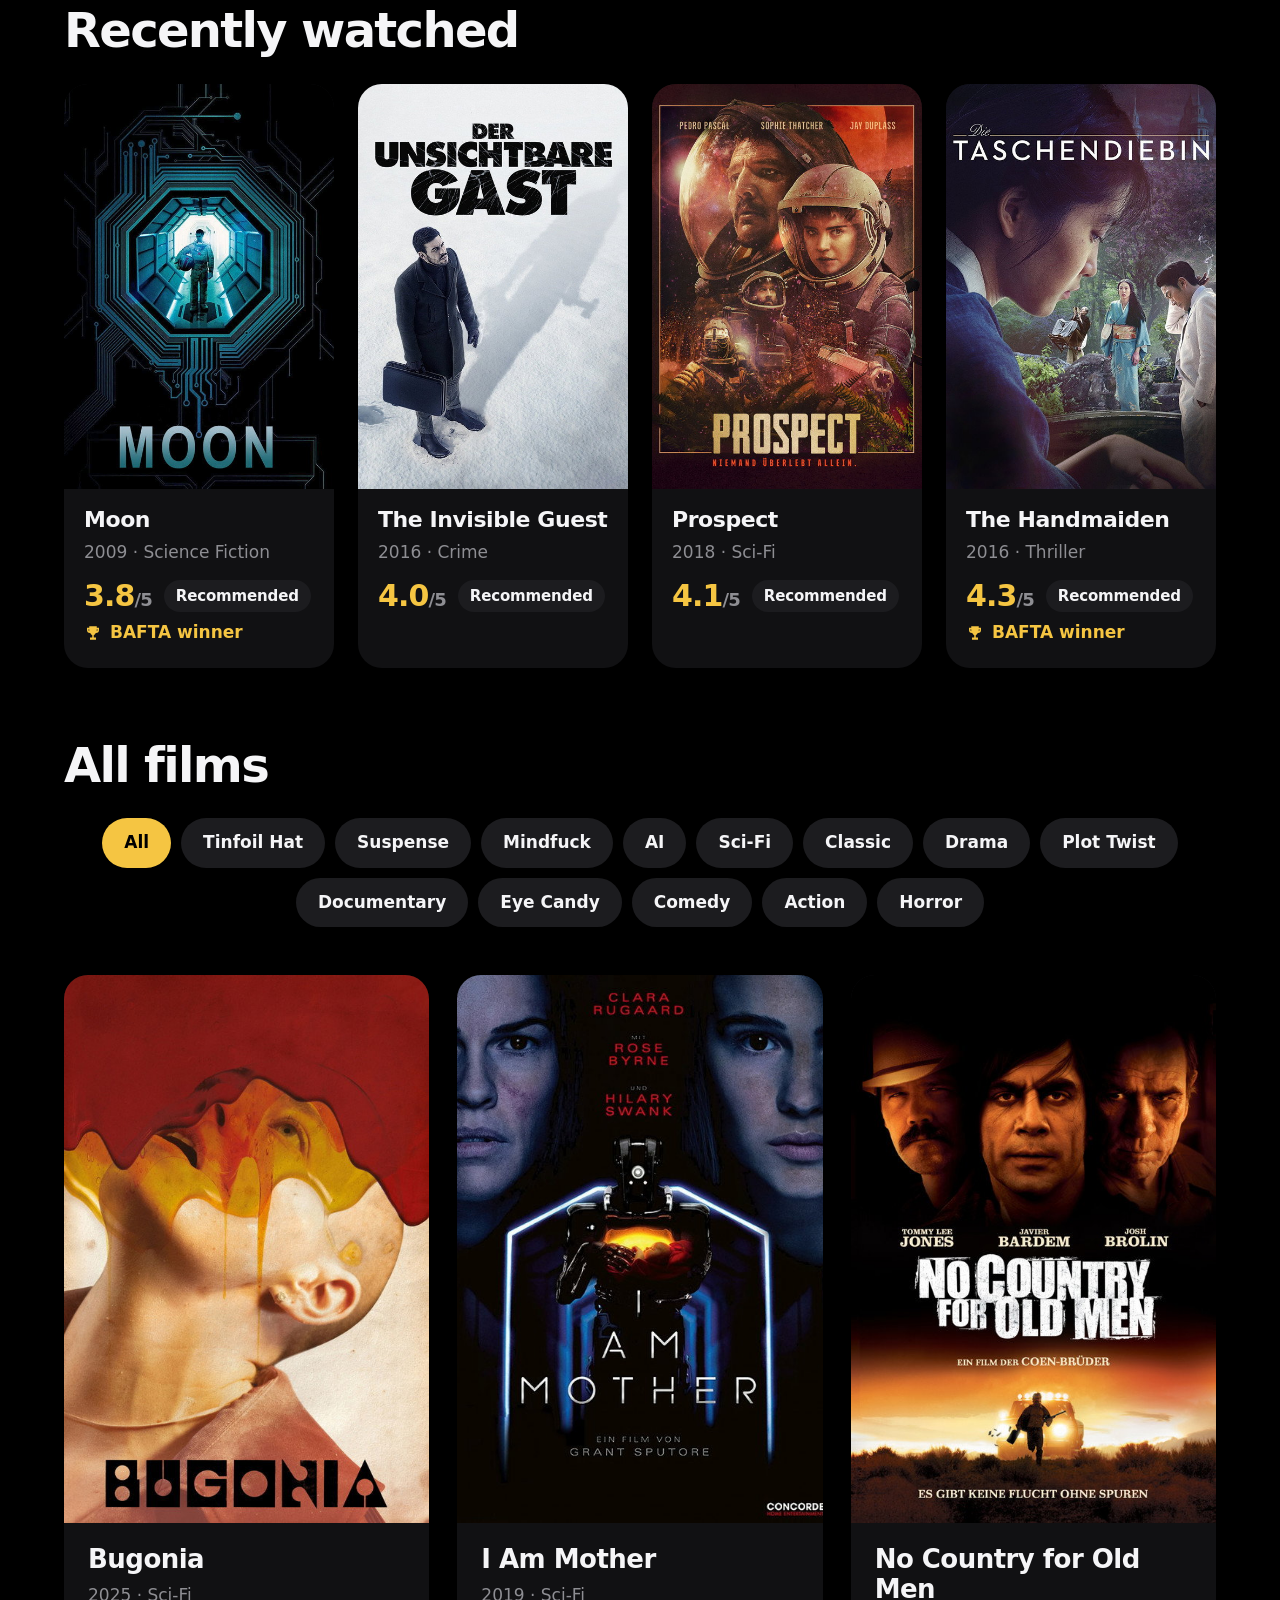
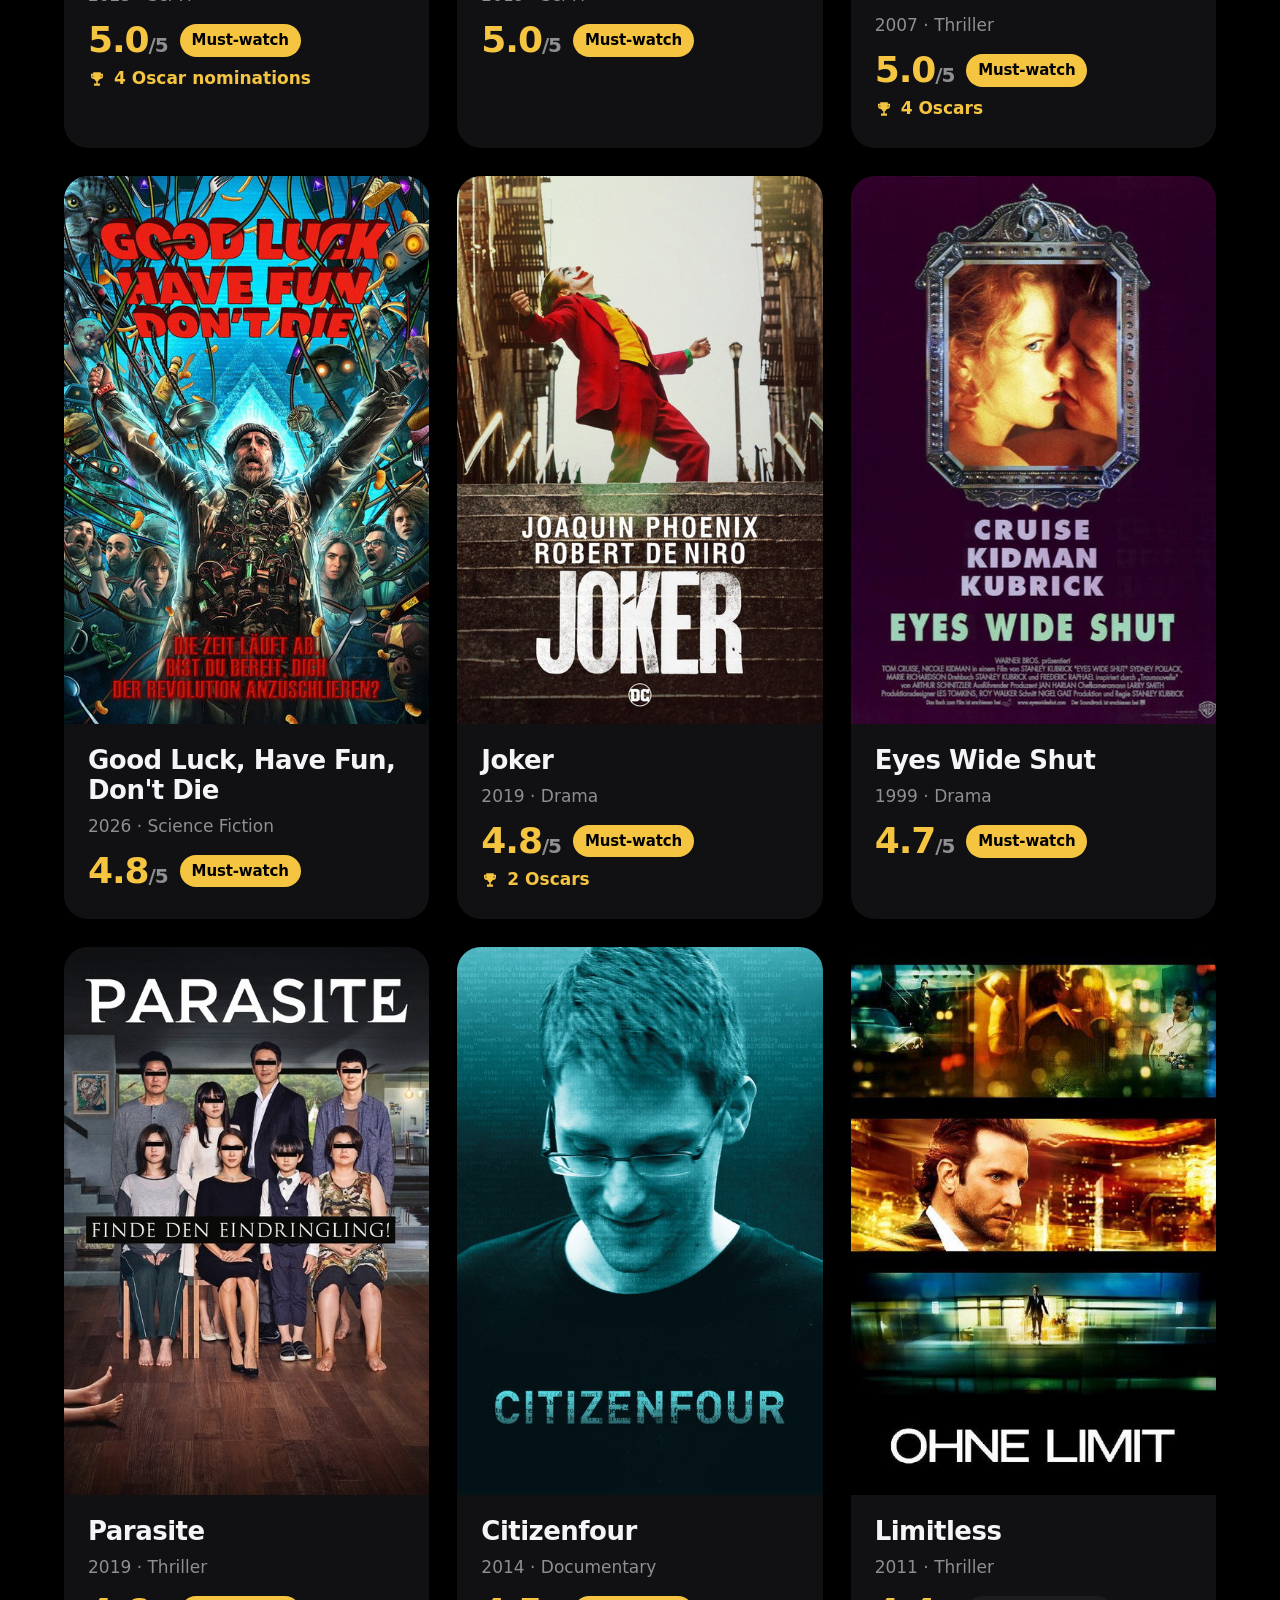
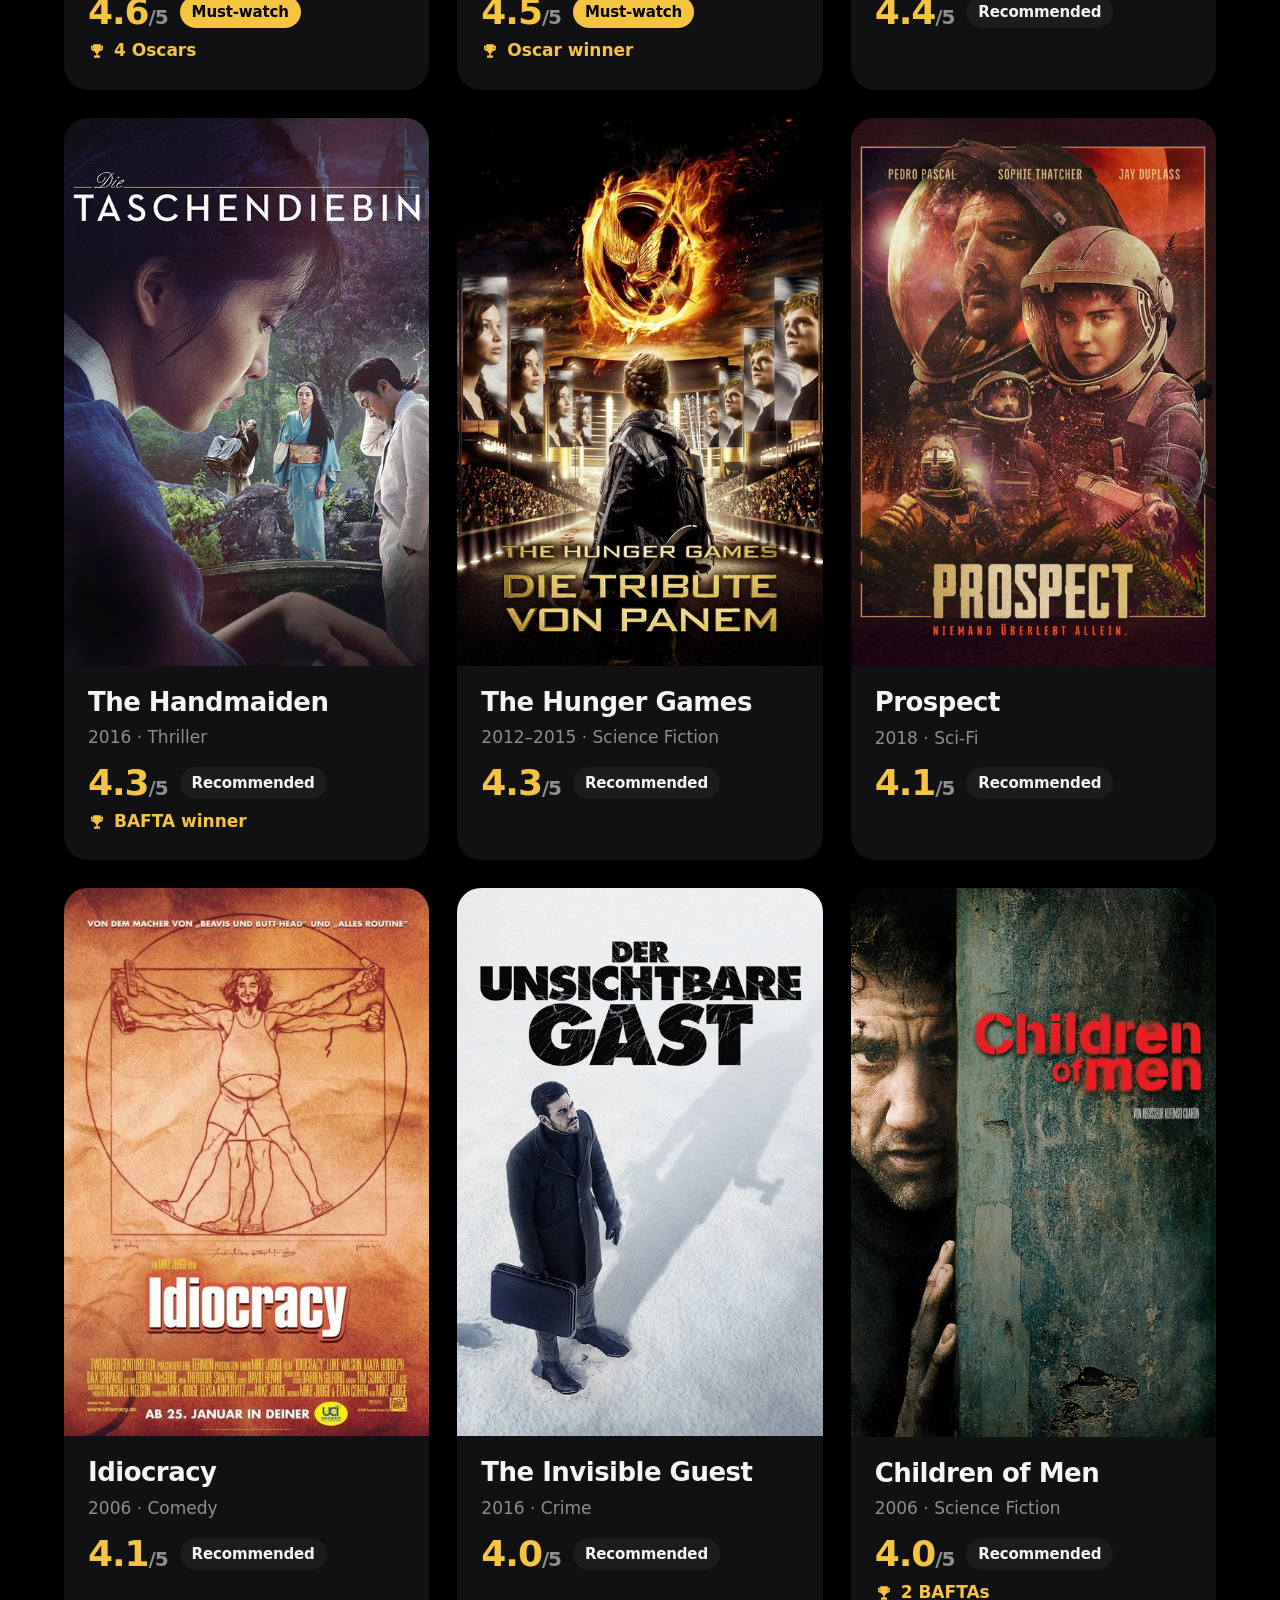
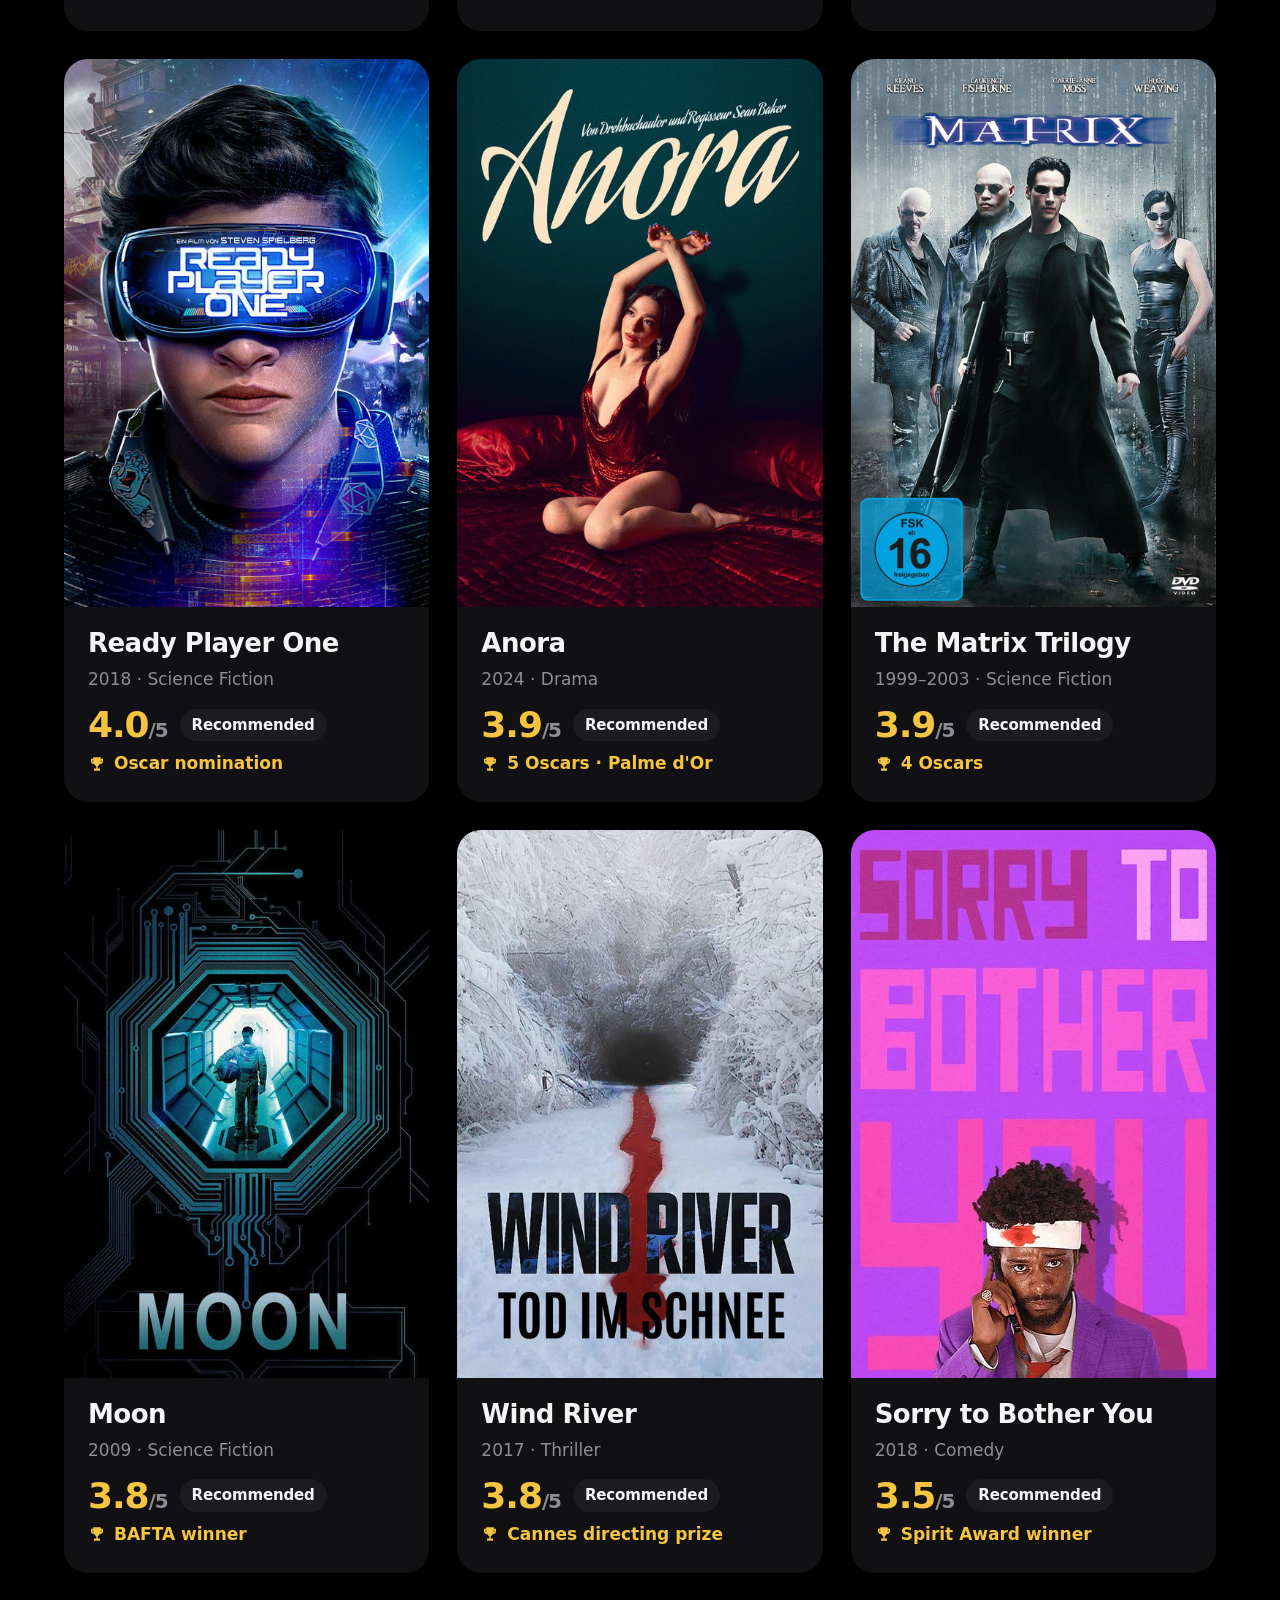
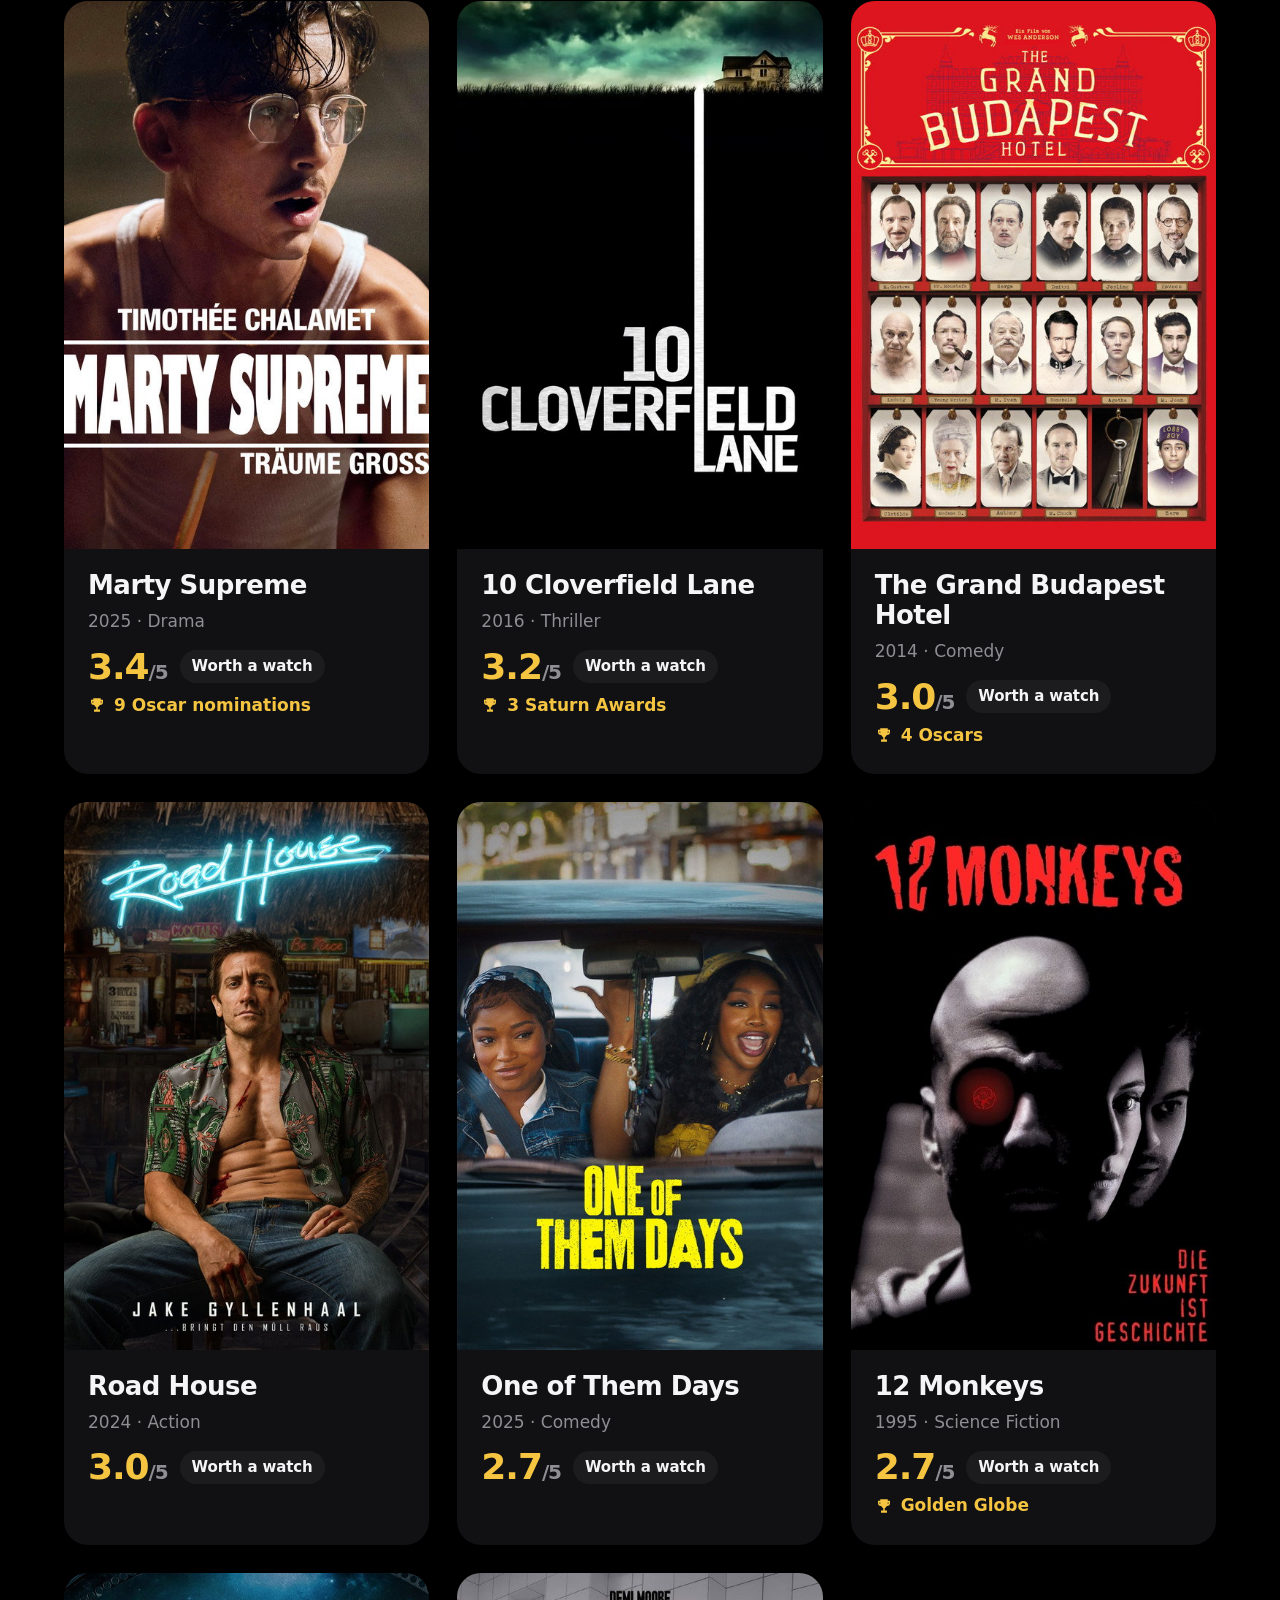
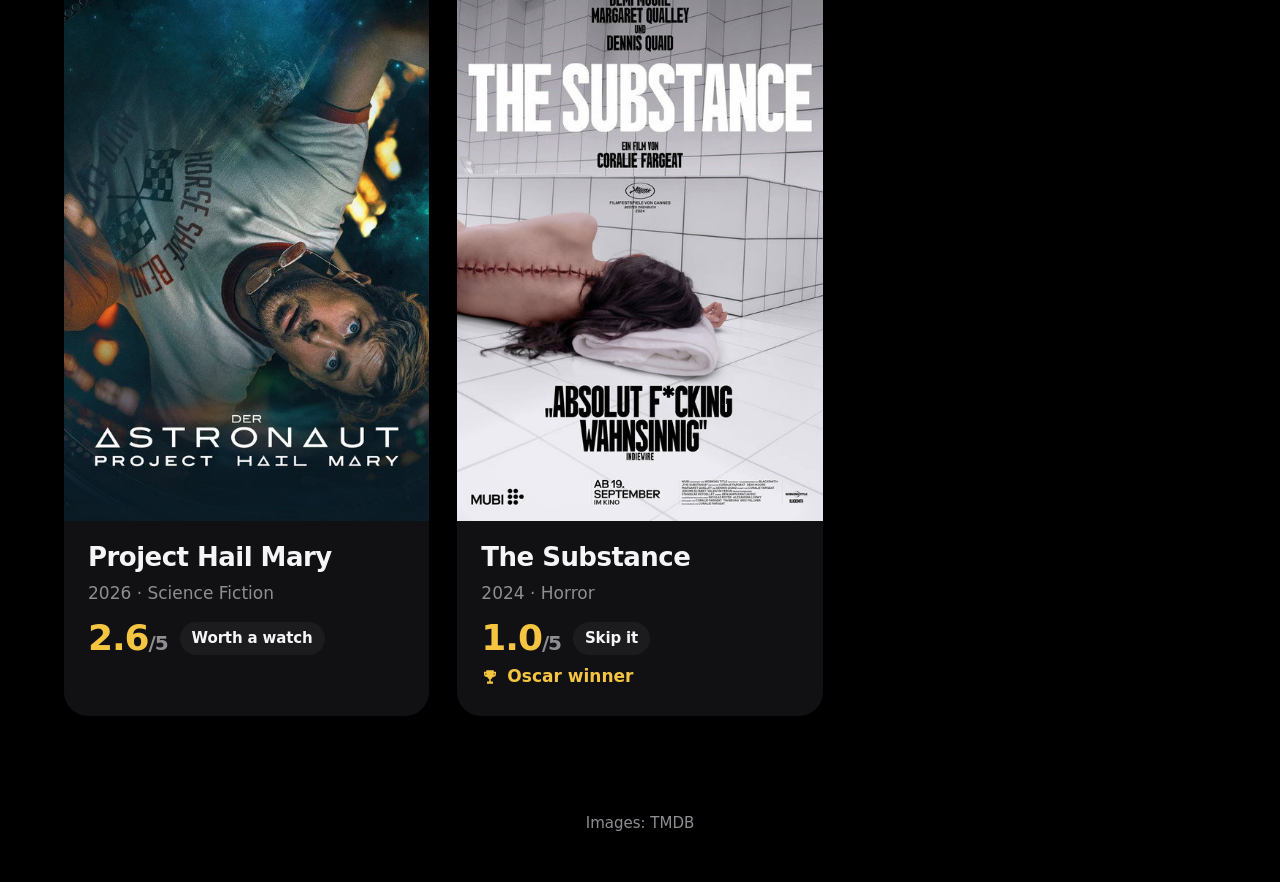
==== commit 35107825: "German/English language toggle with translated content Co-Authored-By: Claude Opus 5.5 <noreply@anth" ====
--- a/index.html
+++ b/index.html
@@ -16,31 +16,35 @@
 <body>
   <header class="hero">
     <div class="hero-bg" aria-hidden="true"></div>
+    <div class="lang" role="group" aria-label="Sprache / Language">
+      <button type="button" data-lang="de" aria-pressed="true">DE</button>
+      <button type="button" data-lang="en" aria-pressed="false">EN</button>
+    </div>
     <div class="hero-inner">
-      <h1>Oguz' <span class="accent">Filmliste.</span></h1>
-      <p class="lead">Jeder Film, den ich gucke, mit Bewertung und meiner Meinung dazu.</p>
+      <h1 id="h1">Oguz' <span class="accent">Filmliste.</span></h1>
+      <p class="lead" id="lead">Jeder Film, den ich gucke, mit Bewertung und meiner Meinung dazu.</p>
     </div>
   </header>
 
   <main class="wrap">
     <section class="section" id="lieblinge">
-      <h2>Meine Lieblingsfilme</h2>
+      <h2 id="h-favorites">Meine Lieblingsfilme</h2>
       <div class="row" id="favorites"></div>
     </section>
 
     <section class="section" id="zuletzt">
-      <h2>Zuletzt gesehen</h2>
+      <h2 id="h-recent">Zuletzt gesehen</h2>
       <div class="row" id="recent"></div>
     </section>
 
     <section class="section" id="alle">
-      <h2>Alle Filme</h2>
+      <h2 id="h-all">Alle Filme</h2>
       <div class="chips" id="chips"></div>
       <div class="grid" id="grid"></div>
     </section>
   </main>
 
-  <footer class="footer">Bilder: TMDB</footer>
+  <footer class="footer" id="footer">Bilder: TMDB</footer>
 
   <div class="overlay" id="overlay" hidden>
     <div class="overlay-bg" data-close></div>
--- a/style.css
+++ b/style.css
@@ -46,6 +46,20 @@
 }
 @keyframes drift { to { transform: translate(-3%, -2%) scale(1.04); } }
 @media (prefers-reduced-motion: reduce) { .hero-bg { animation: none; } }
+/* Sprachschalter oben links */
+.lang {
+  position: absolute; top: 20px; left: 24px; z-index: 2;
+  display: flex; padding: 4px; border-radius: 999px;
+  background: rgba(0, 0, 0, 0.55); -webkit-backdrop-filter: blur(10px); backdrop-filter: blur(10px);
+  border: 1px solid var(--line);
+}
+.lang button {
+  border: 0; border-radius: 999px; padding: 8px 14px; min-width: 48px;
+  background: transparent; color: var(--muted); font-size: 15px; font-weight: 700; cursor: pointer;
+}
+.lang button[aria-pressed="true"] { background: var(--accent); color: #000; }
+.lang button:focus-visible { outline: 2px solid var(--accent); outline-offset: 2px; }
+
 .hero-inner { position: relative; z-index: 1; max-width: 960px; }
 .hero h1 {
   margin: 0;
@@ -103,6 +117,19 @@
 .score span { color: var(--muted); font-weight: 600; }
 .card .score { font-size: 36px; margin-top: 6px; }
 .card .score span { font-size: 20px; }
+
+.rating { display: flex; align-items: center; flex-wrap: wrap; gap: 8px 12px; margin-top: 6px; }
+.card .rating .score { margin-top: 0; }
+.verdict { padding: 5px 12px; border-radius: 999px; background: var(--card-2); font-size: 15px; font-weight: 700; letter-spacing: -0.01em; white-space: nowrap; }
+.verdict.top { background: var(--accent); color: #000; }
+
+.bars { list-style: none; margin: 0; padding: 0; display: grid; gap: 12px; }
+.bars li { display: grid; grid-template-columns: minmax(0, 1fr) 140px 40px; align-items: center; gap: 14px; font-size: 18px; }
+.bar-label small { color: var(--muted); font-size: 15px; }
+.bar { height: 8px; border-radius: 999px; background: var(--card-2); overflow: hidden; }
+.bar i { display: block; height: 100%; background: var(--accent); border-radius: 999px; }
+.bars-note { margin: 12px 0 0; color: var(--muted); font-size: 16px; }
+.bar-val { text-align: right; font-weight: 700; font-variant-numeric: tabular-nums; }
 
 .award { display: flex; align-items: center; gap: 8px; font-size: 17px; font-weight: 600; color: var(--accent); }
 .award svg { flex: none; }
@@ -134,7 +161,9 @@
 .sheet-body { padding: 0 40px 40px; margin-top: -40px; position: relative; z-index: 1; }
 .sheet h2 { margin: 0; font-size: clamp(36px, 6vw, 56px); font-weight: 700; letter-spacing: -0.035em; line-height: 1.02; }
 .sheet .aka { color: var(--muted); font-size: 18px; margin-top: 8px; }
-.sheet .score { font-size: 56px; margin: 20px 0 8px; }
+.sheet .rating { margin: 20px 0 10px; }
+.sheet .score { font-size: 56px; }
+.sheet .verdict { font-size: 17px; padding: 7px 16px; }
 .sheet .score span { font-size: 28px; }
 .facts { color: var(--muted); font-size: 18px; }
 
@@ -178,6 +207,7 @@
 @media (max-width: 640px) {
   body { font-size: 17px; }
   .hero { min-height: 72vh; padding: 72px 16px; }
+  .lang { top: 16px; left: 16px; }
   .wrap { padding: 0 16px; }
   .section { padding-top: 64px; }
   .row { display: flex; overflow-x: auto; scroll-snap-type: x mandatory; gap: 14px; margin: 0 -16px; padding: 0 16px 4px; scrollbar-width: none; }
@@ -202,6 +232,9 @@
   .sheet { max-height: 94vh; border-radius: 24px 24px 0 0; }
   .sheet-body { padding: 0 20px 32px; margin-top: -24px; }
   .sheet .score { font-size: 48px; }
+  .bars li { grid-template-columns: minmax(0, 1fr) 90px 36px; gap: 10px; font-size: 17px; }
+  .bar-label small { display: block; }
+  .card .verdict { font-size: 14px; padding: 4px 10px; }
   .review { font-size: 19px; }
   .btn { flex: 1; padding: 16px 20px; }
 }
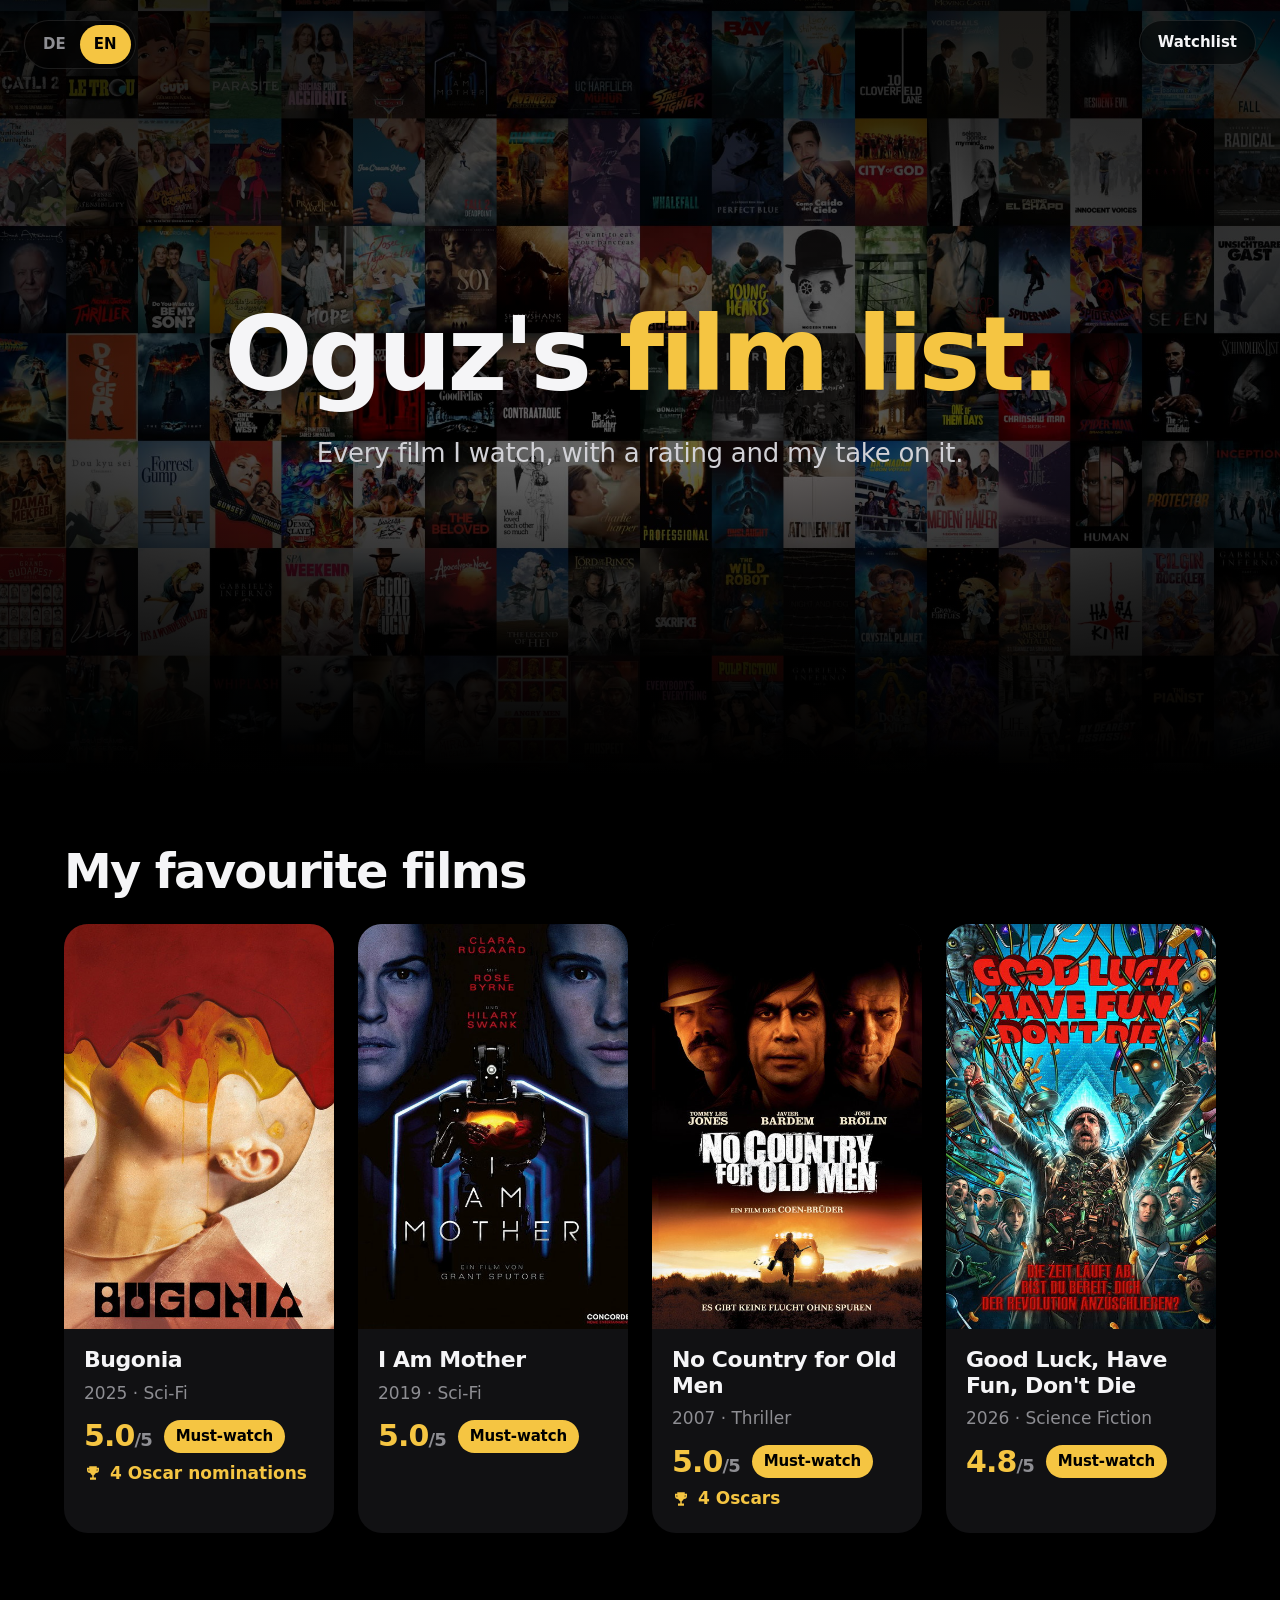
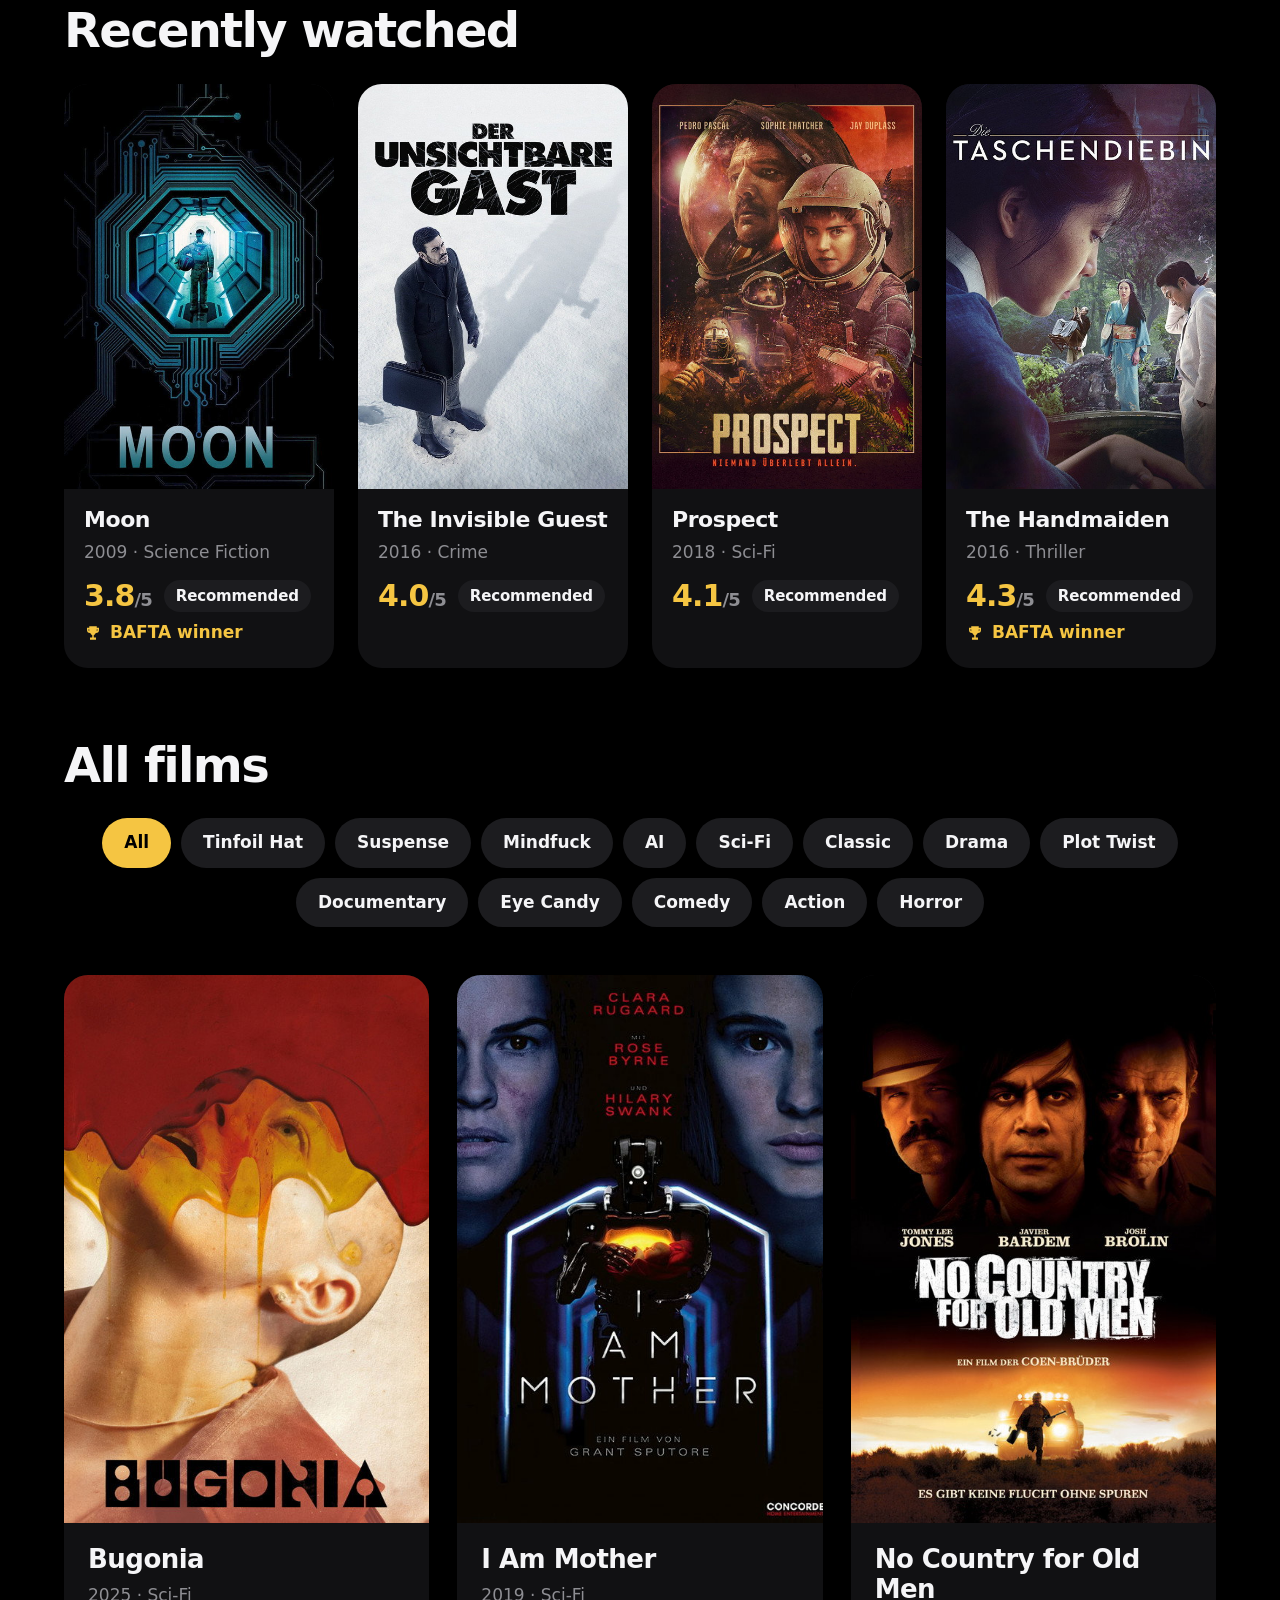
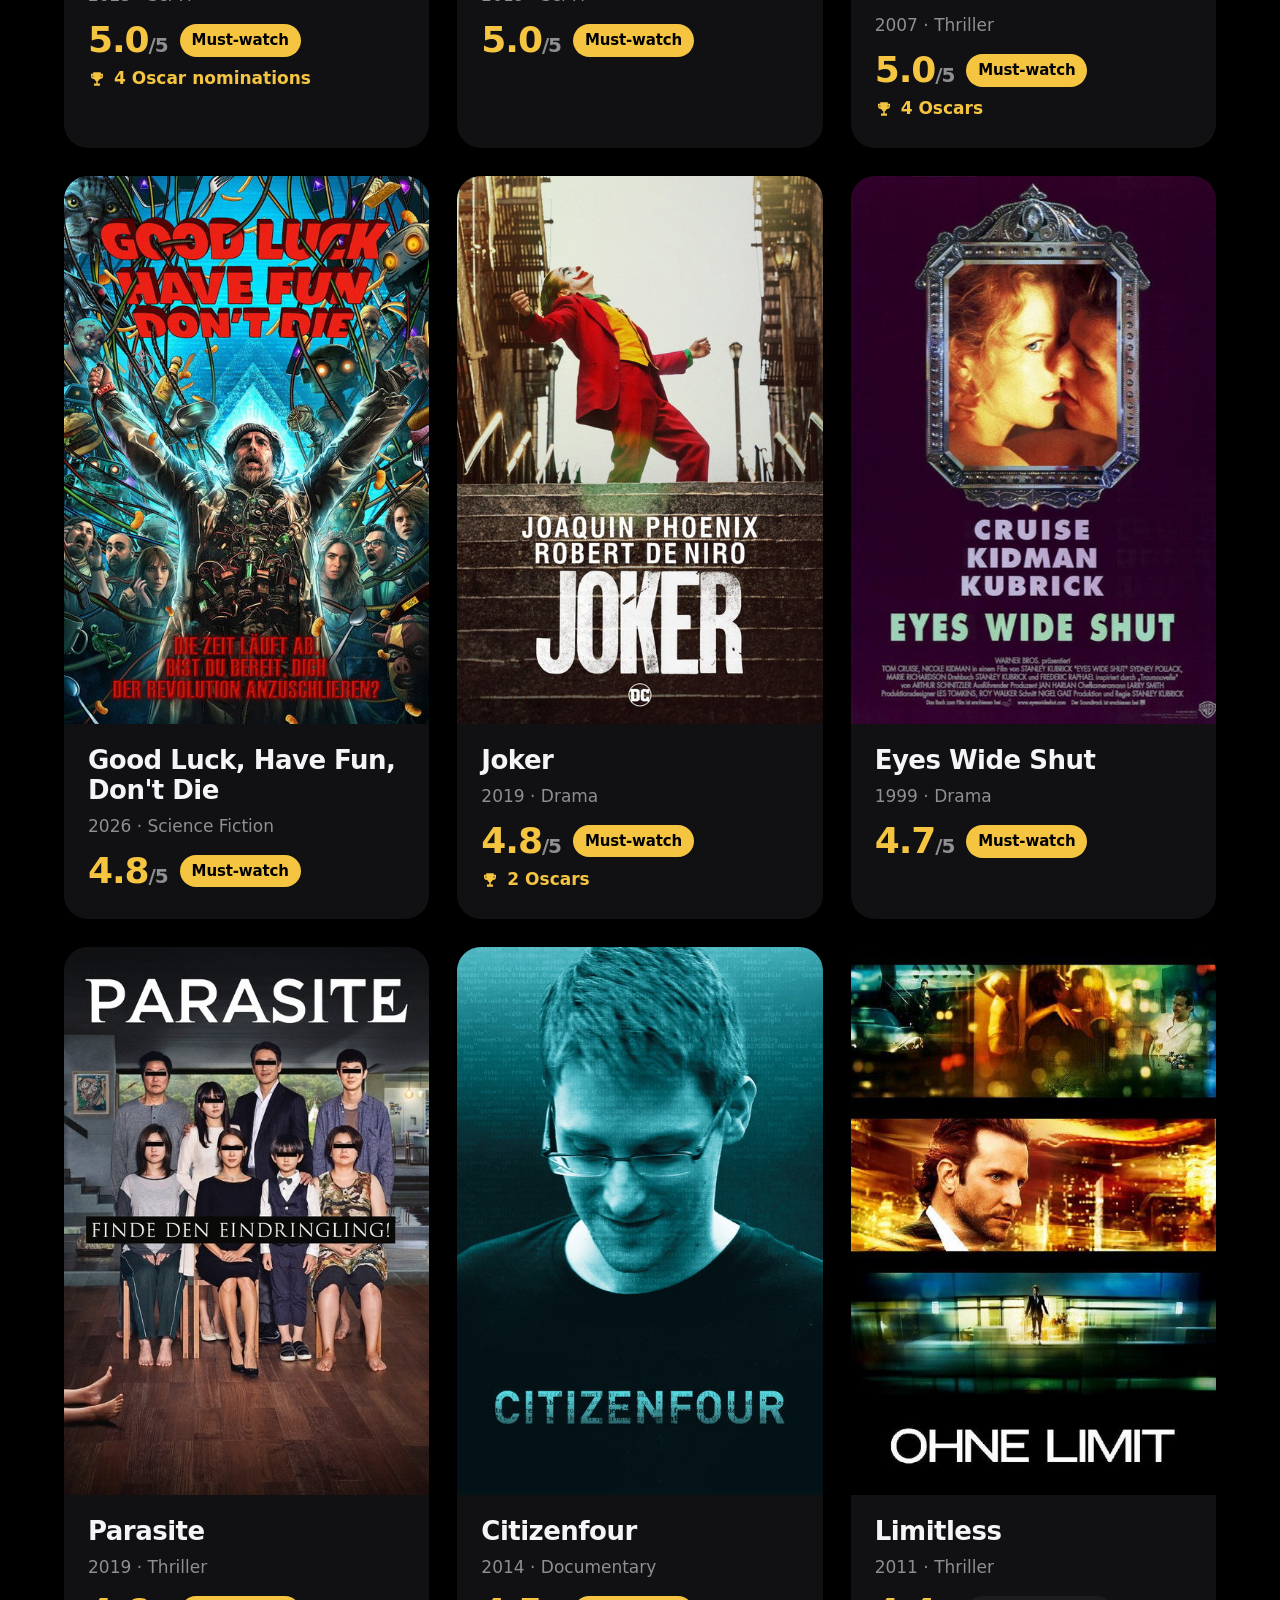
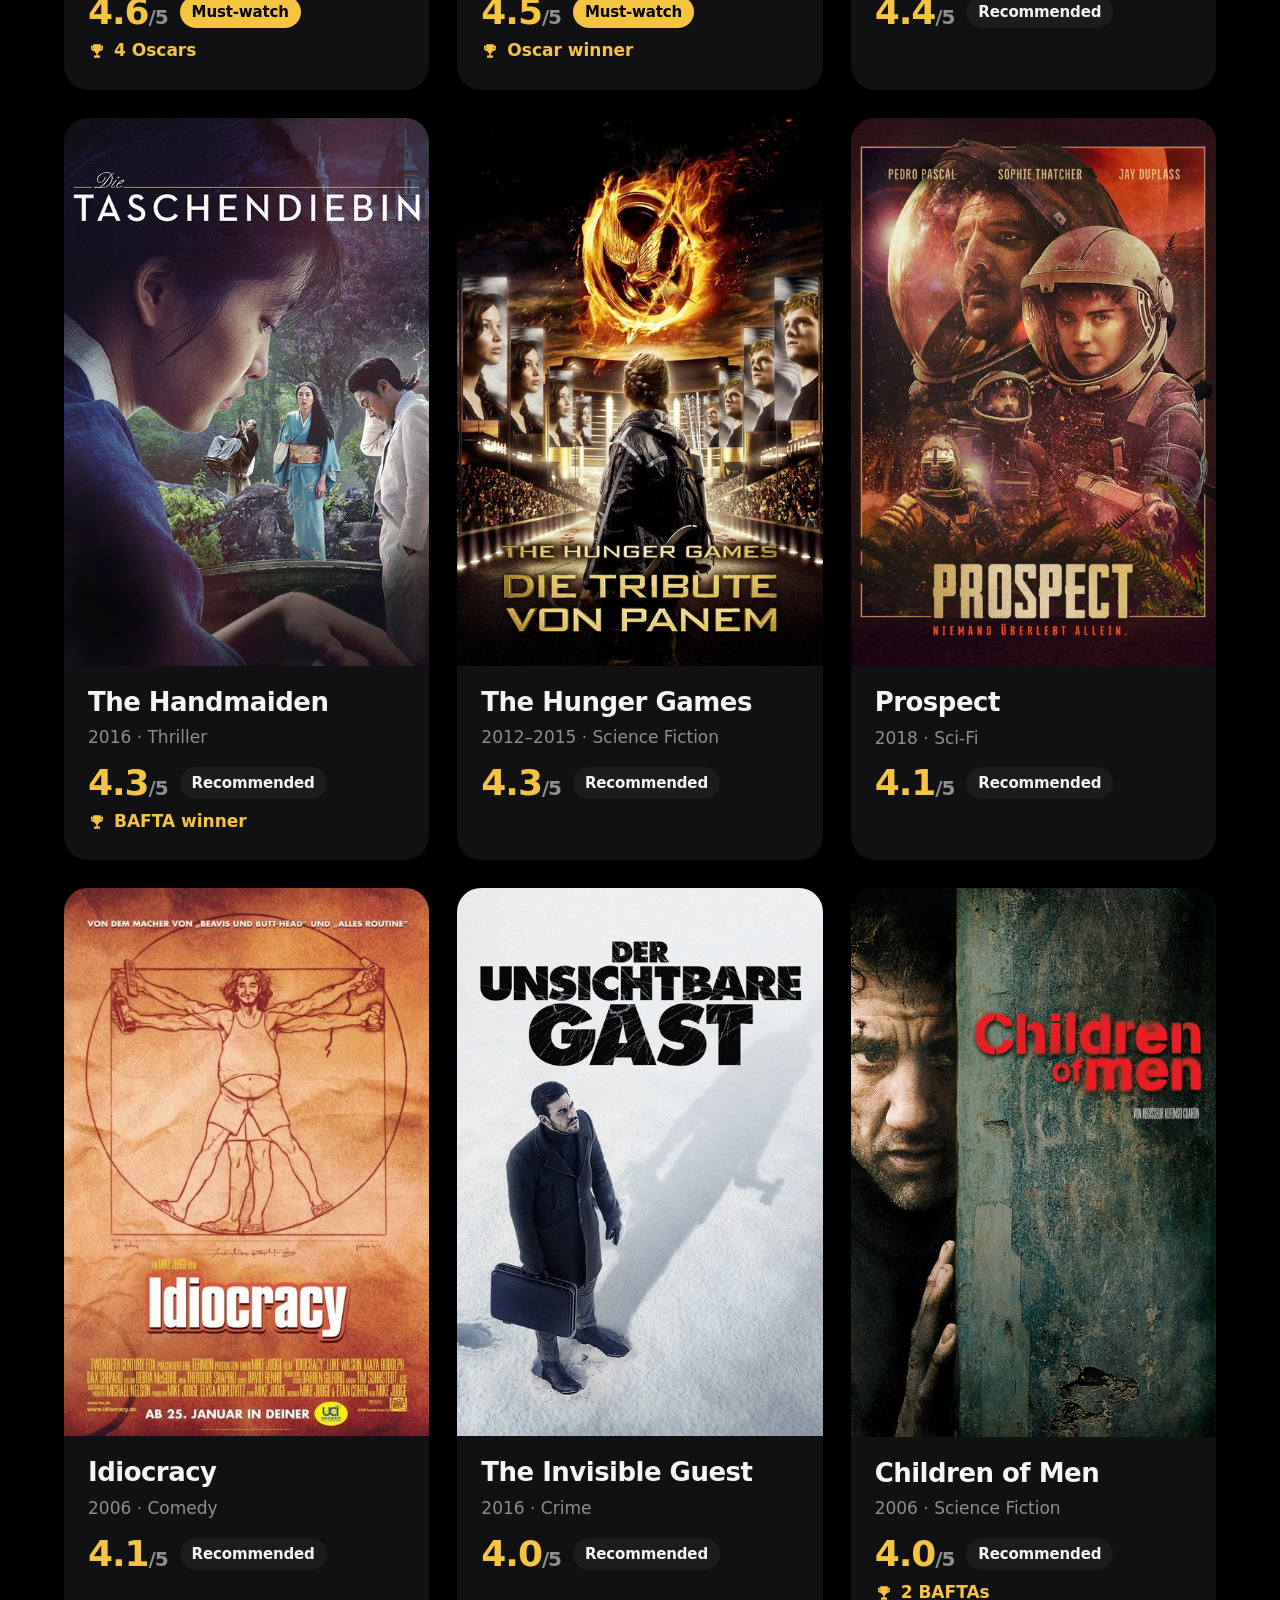
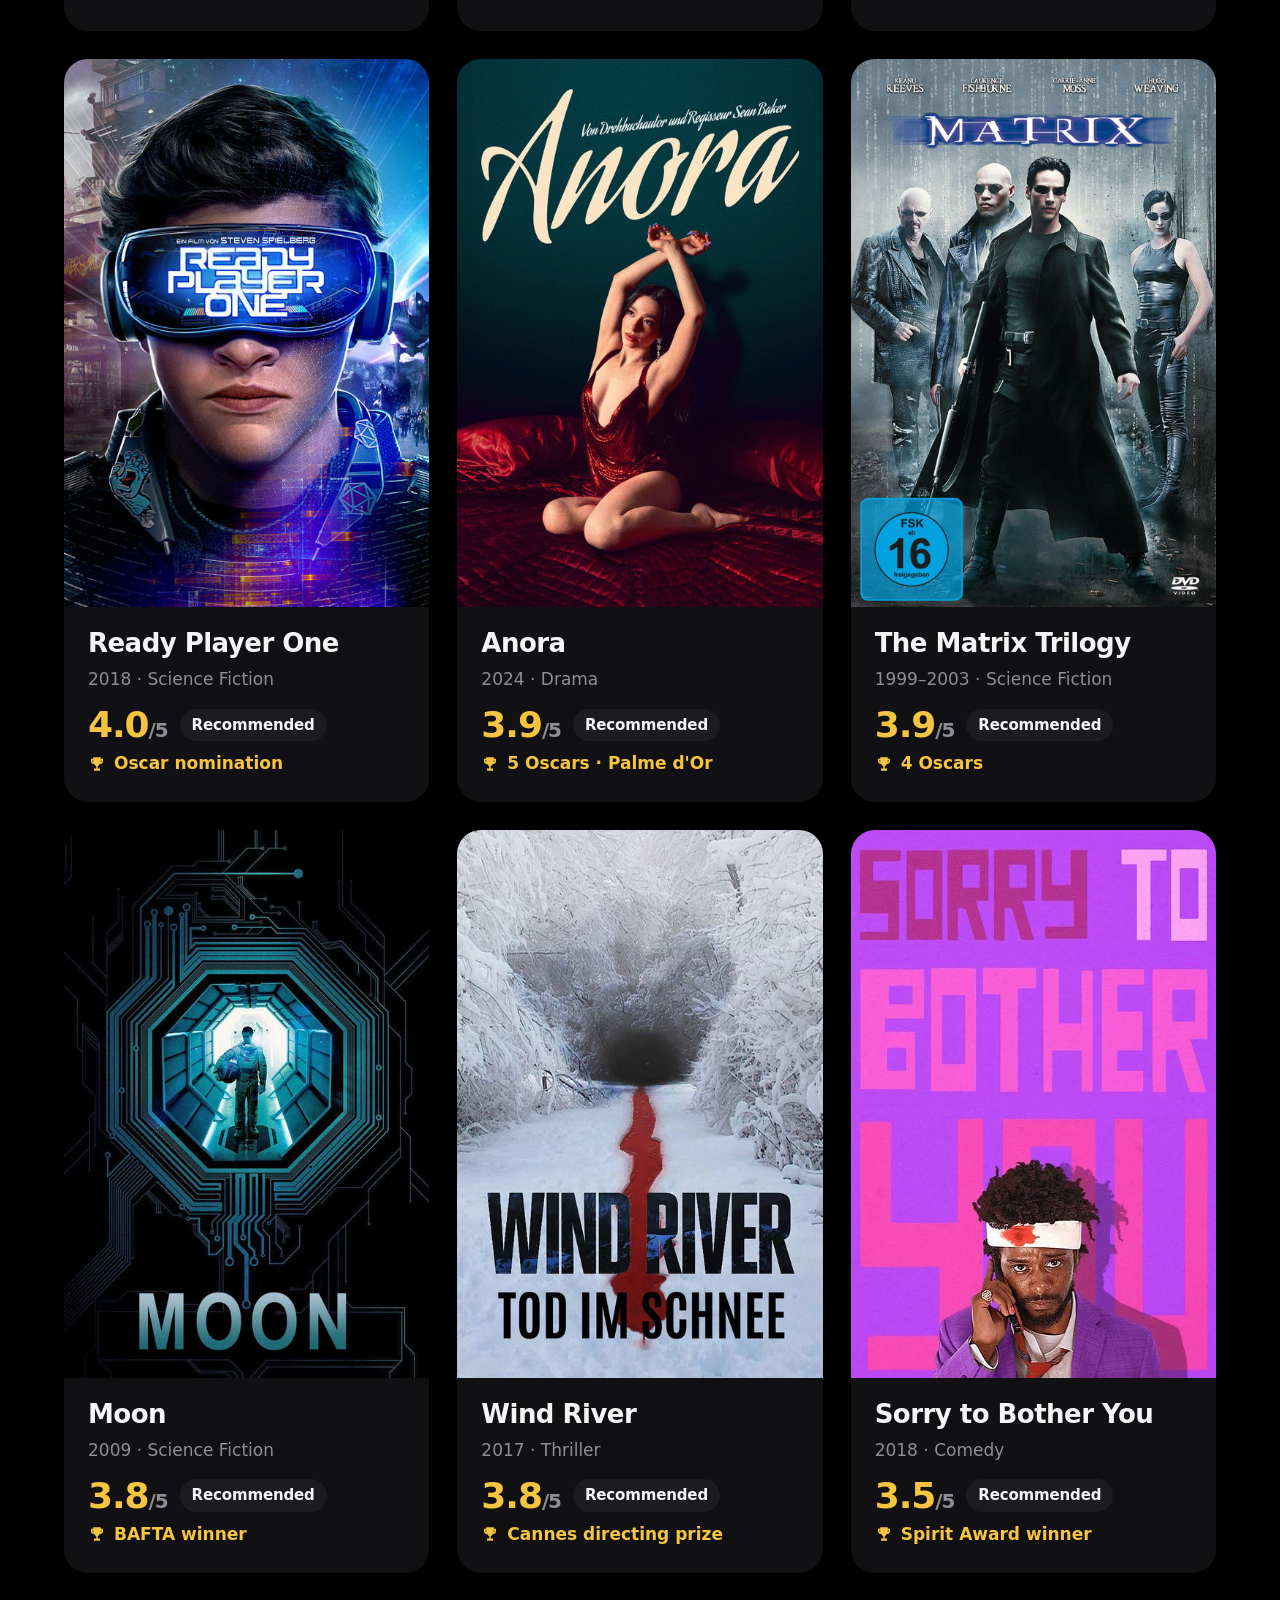
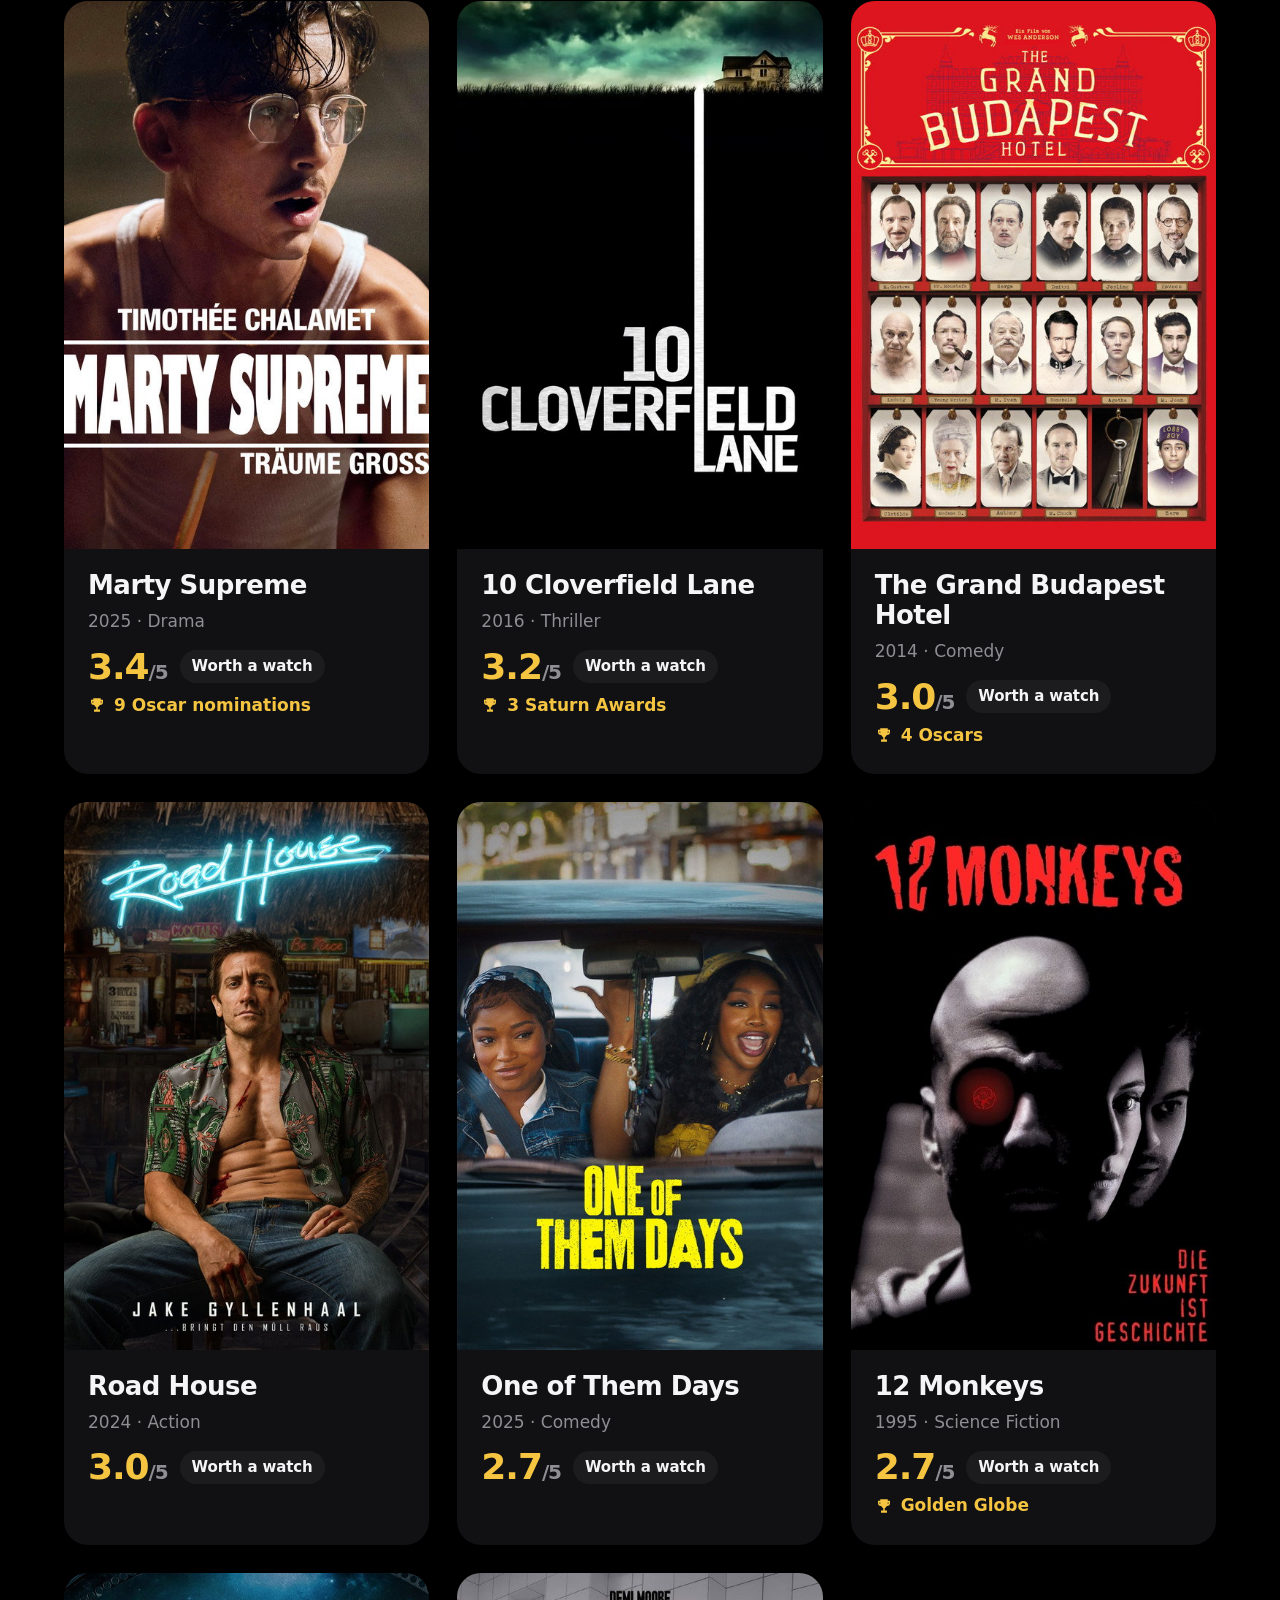
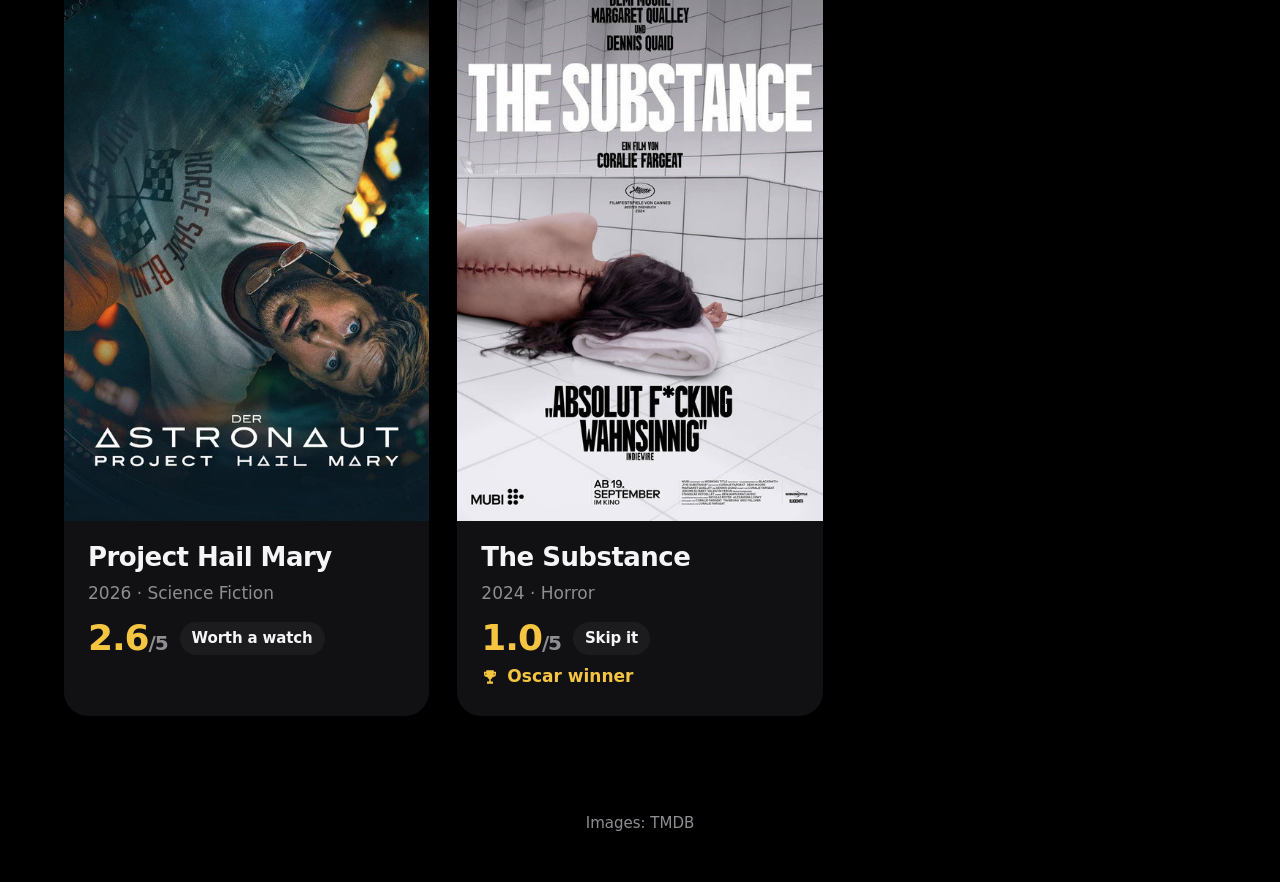
==== commit f85a0f44: "Watchlist page with top-right link; rating sheet gets Ex Machina and Predestination Co-Authored-By: " ====
--- a/index.html
+++ b/index.html
@@ -20,6 +20,7 @@
       <button type="button" data-lang="de" aria-pressed="true">DE</button>
       <button type="button" data-lang="en" aria-pressed="false">EN</button>
     </div>
+    <a class="top-link" href="watchlist.html">Watchlist</a>
     <div class="hero-inner">
       <h1 id="h1">Oguz' <span class="accent">Filmliste.</span></h1>
       <p class="lead" id="lead">Jeder Film, den ich gucke, mit Bewertung und meiner Meinung dazu.</p>
--- a/style.css
+++ b/style.css
@@ -46,6 +46,27 @@
 }
 @keyframes drift { to { transform: translate(-3%, -2%) scale(1.04); } }
 @media (prefers-reduced-motion: reduce) { .hero-bg { animation: none; } }
+/* Link oben rechts (Watchlist / zurück zur Filmliste) */
+.top-link {
+  position: absolute; top: 20px; right: 24px; z-index: 2;
+  padding: 10px 18px; border-radius: 999px;
+  background: rgba(0, 0, 0, 0.55); -webkit-backdrop-filter: blur(10px); backdrop-filter: blur(10px);
+  border: 1px solid var(--line);
+  color: var(--ink); text-decoration: none; font-size: 15px; font-weight: 700;
+}
+.top-link:hover { background: var(--accent); color: #000; border-color: var(--accent); }
+.top-link:focus-visible { outline: 2px solid var(--accent); outline-offset: 2px; }
+
+/* Watchlist */
+.hero-small { min-height: min(52vh, 520px); }
+.wl-grid { display: grid; grid-template-columns: repeat(2, 1fr); gap: 24px; padding-top: 24px; }
+.wl-card { display: flex; background: var(--card); border-radius: 24px; overflow: hidden; }
+.wl-card img { width: 160px; flex: none; aspect-ratio: 2 / 3; object-fit: cover; }
+.wl-body { padding: 22px 24px; display: flex; flex-direction: column; gap: 6px; min-width: 0; }
+.wl-body h2 { margin: 0 0 4px; font-size: 26px; font-weight: 700; letter-spacing: -0.02em; line-height: 1.15; }
+.wl-body .meta { color: var(--muted); font-size: 16px; }
+.wl-body p { margin: 8px 0 0; font-size: 18px; color: #c7c7cc; }
+
 /* Sprachschalter oben links */
 .lang {
   position: absolute; top: 20px; left: 24px; z-index: 2;
@@ -208,6 +229,15 @@
   body { font-size: 17px; }
   .hero { min-height: 72vh; padding: 72px 16px; }
   .lang { top: 16px; left: 16px; }
+  .top-link { top: 16px; right: 16px; padding: 9px 16px; }
+  .hero-small { min-height: 46vh; }
+  .wl-grid { grid-template-columns: 1fr; gap: 16px; }
+  .wl-card { border-radius: 20px; }
+  .wl-card img { width: 112px; }
+  .wl-body { padding: 16px 18px; }
+  .wl-body h2 { font-size: 21px; }
+  .wl-body .meta { font-size: 15px; }
+  .wl-body p { font-size: 16px; }
   .wrap { padding: 0 16px; }
   .section { padding-top: 64px; }
   .row { display: flex; overflow-x: auto; scroll-snap-type: x mandatory; gap: 14px; margin: 0 -16px; padding: 0 16px 4px; scrollbar-width: none; }
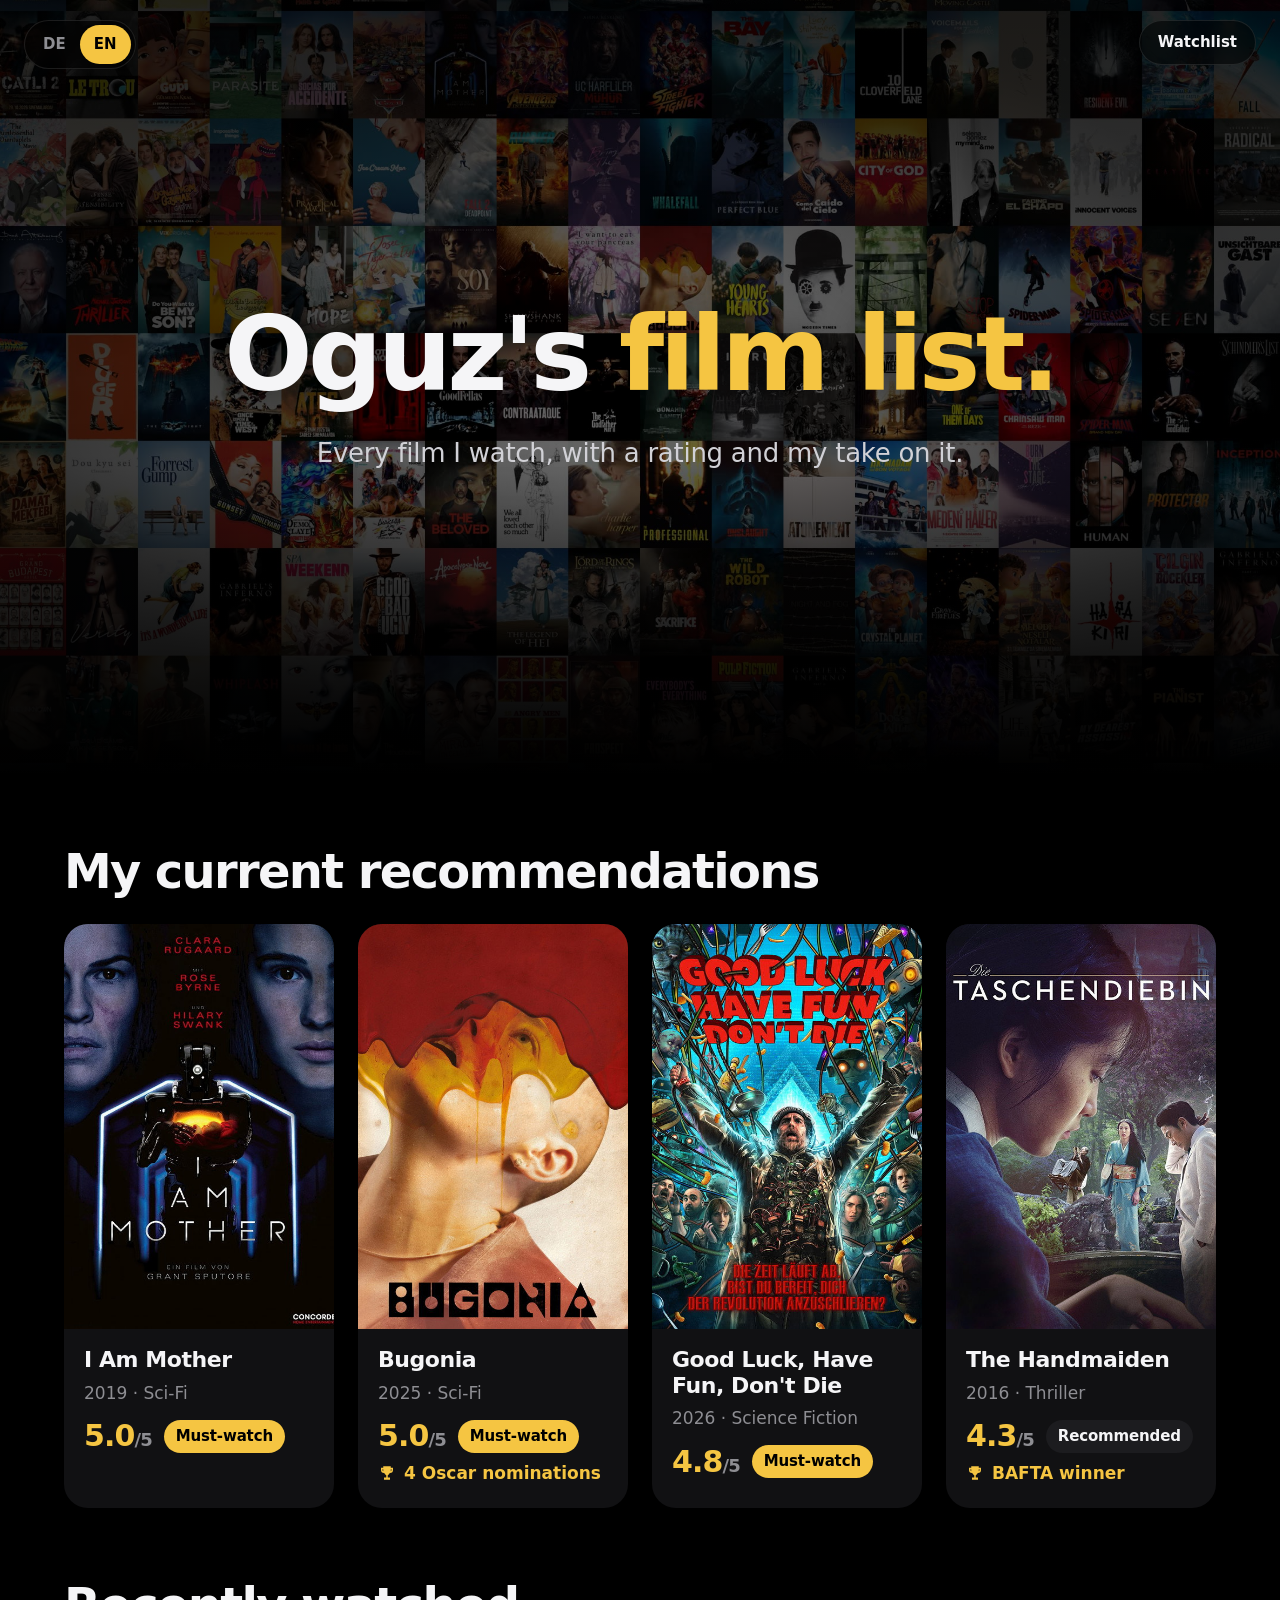
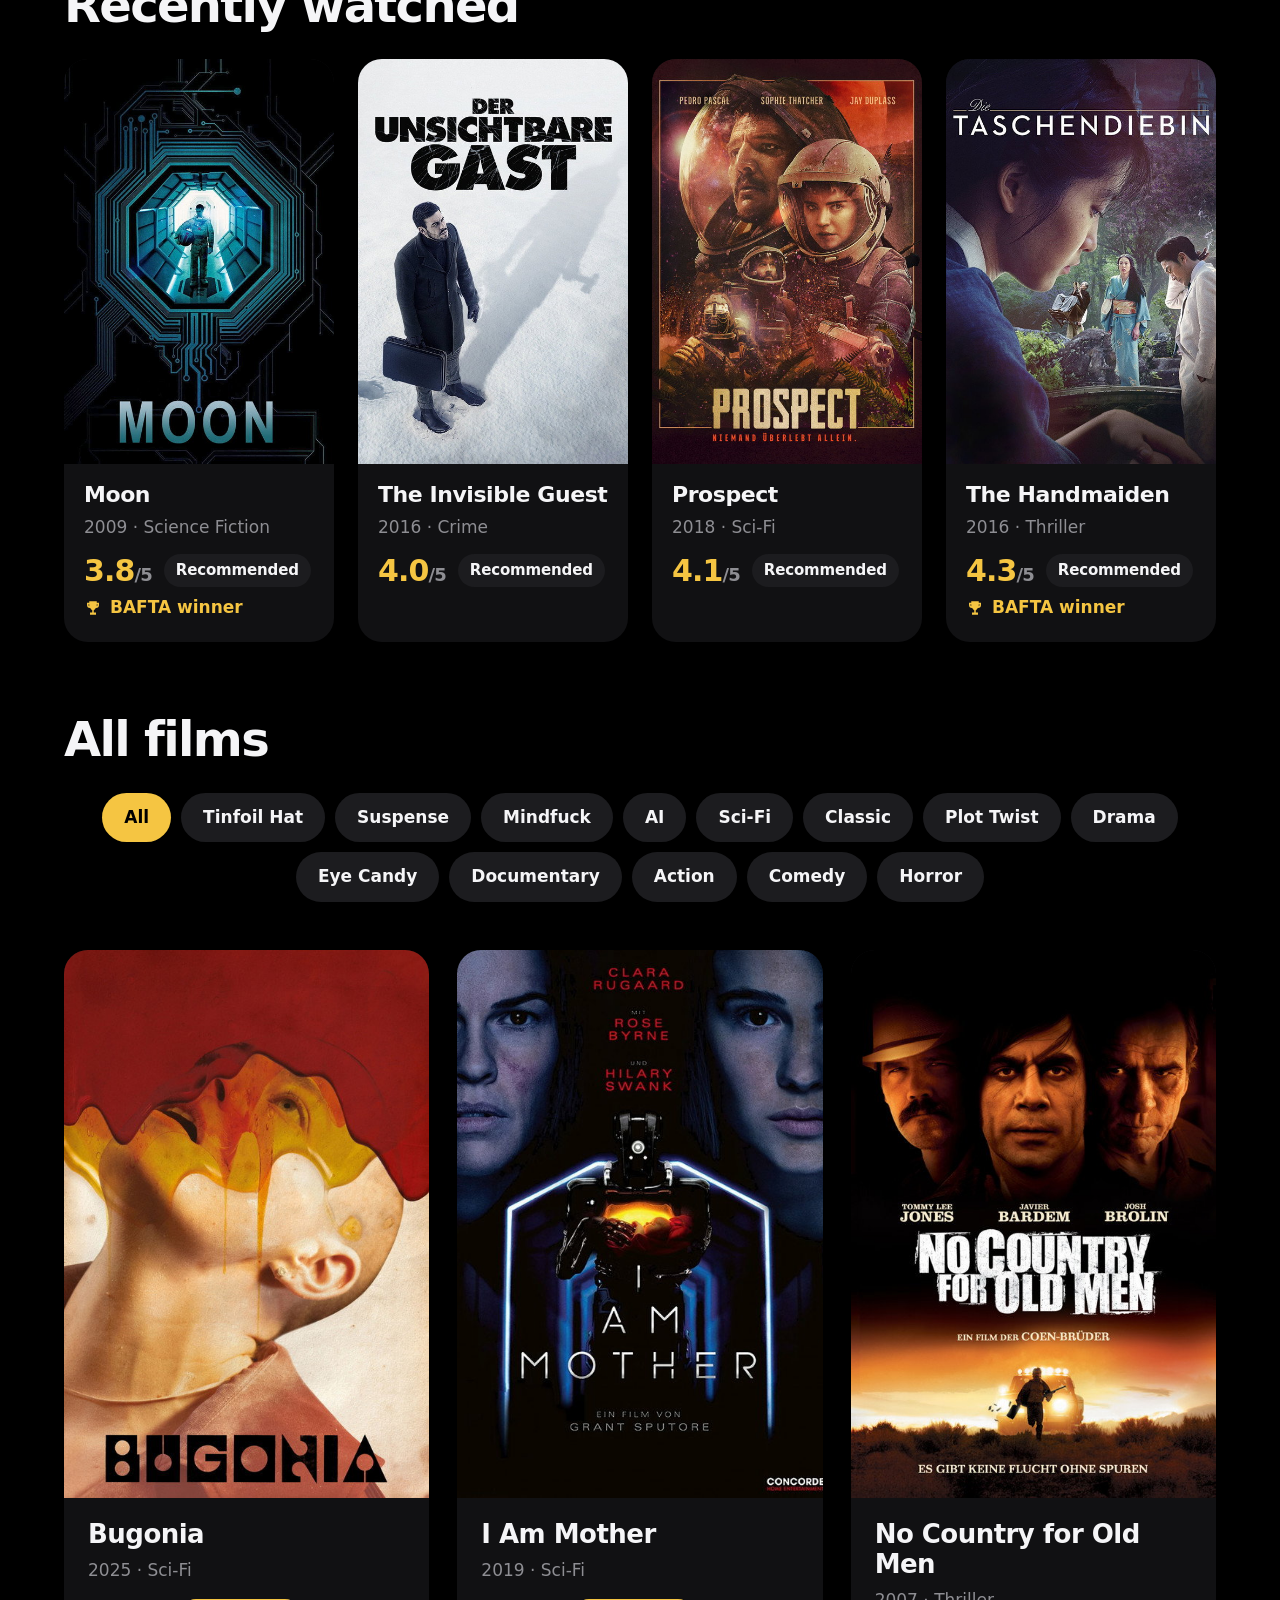
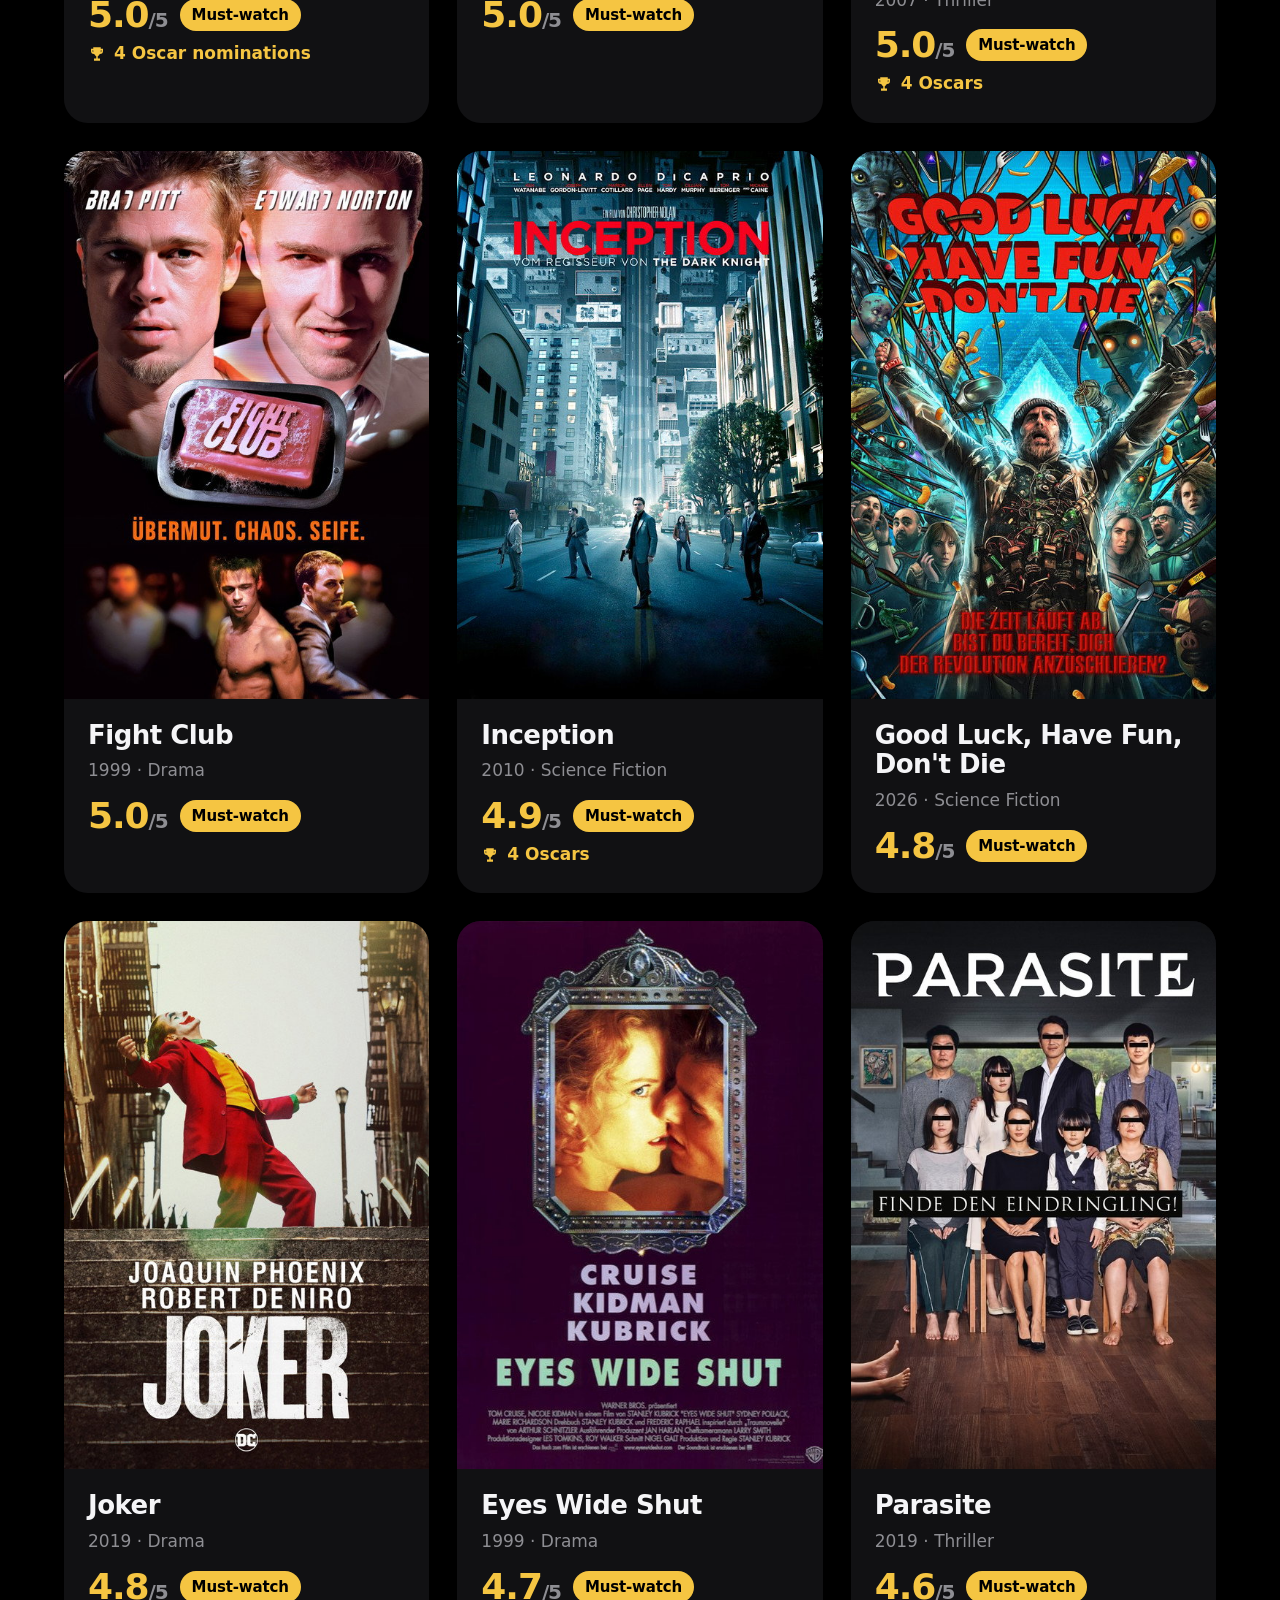
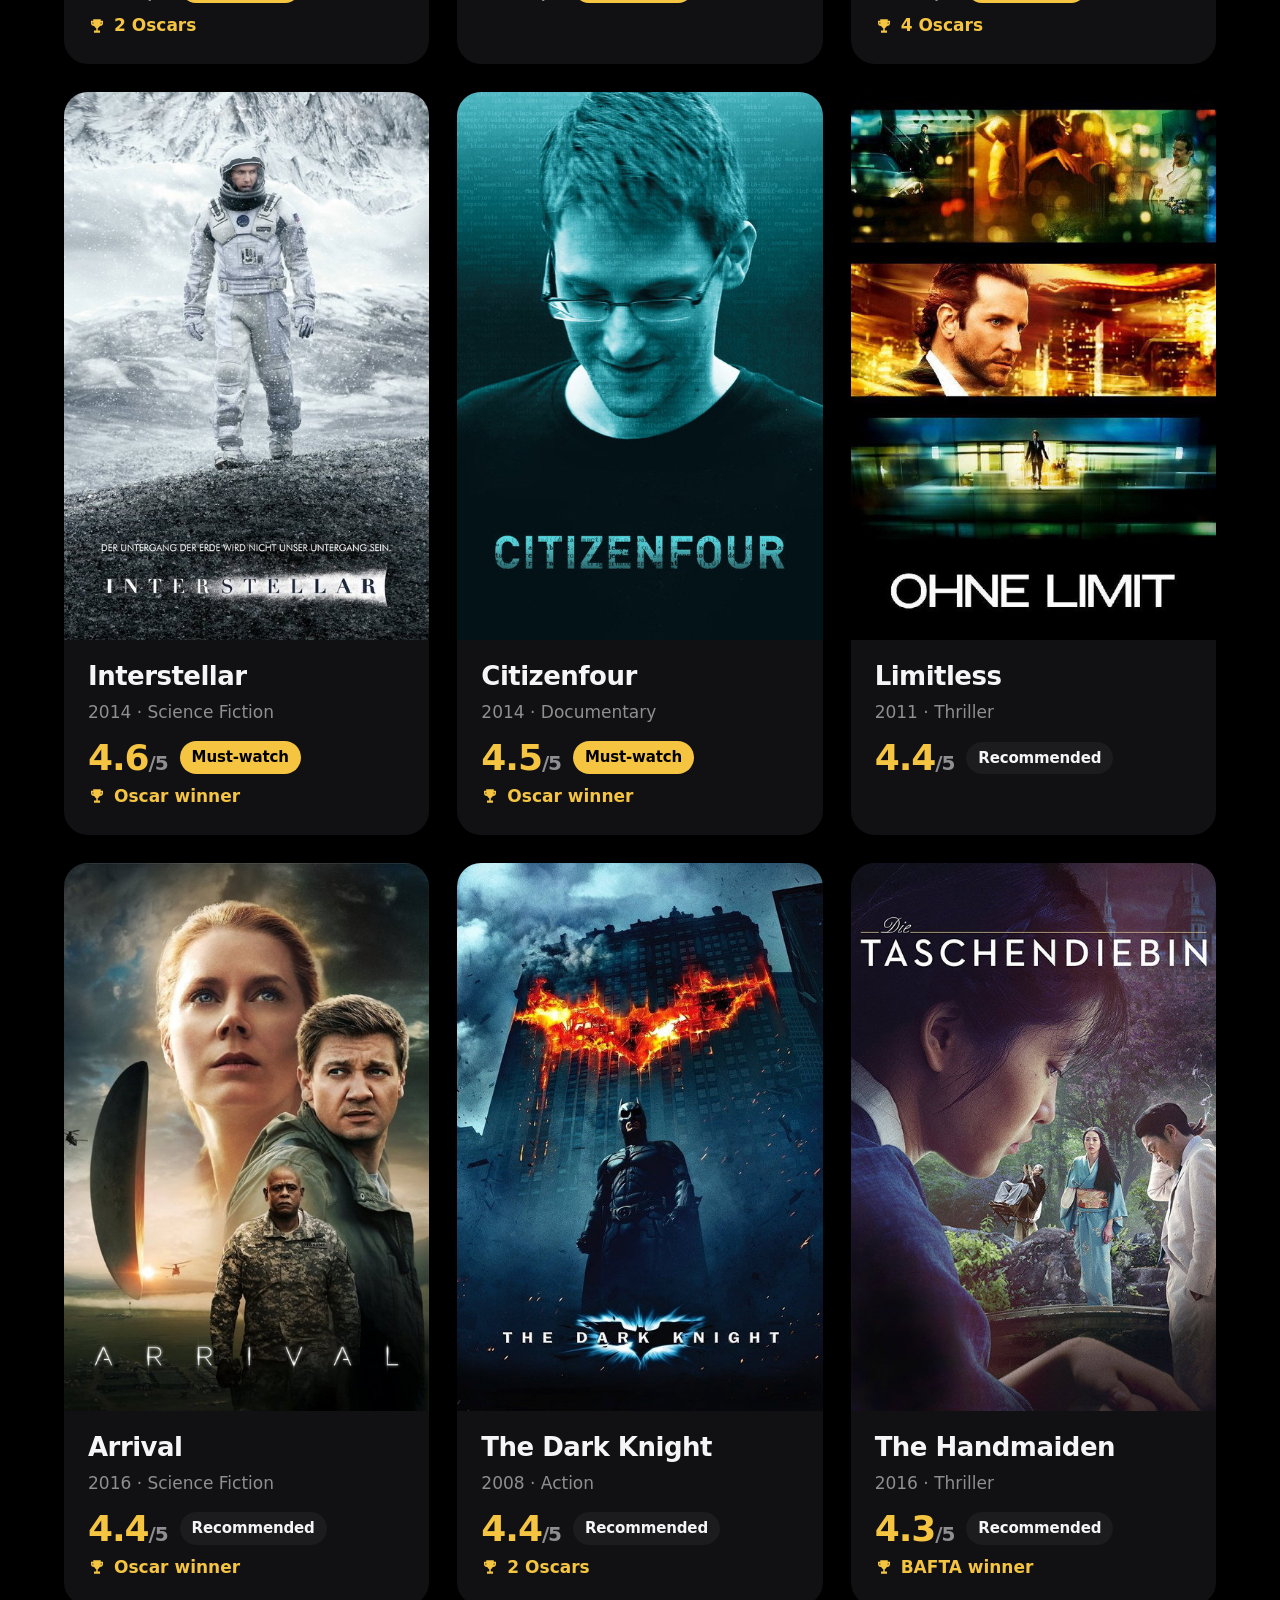
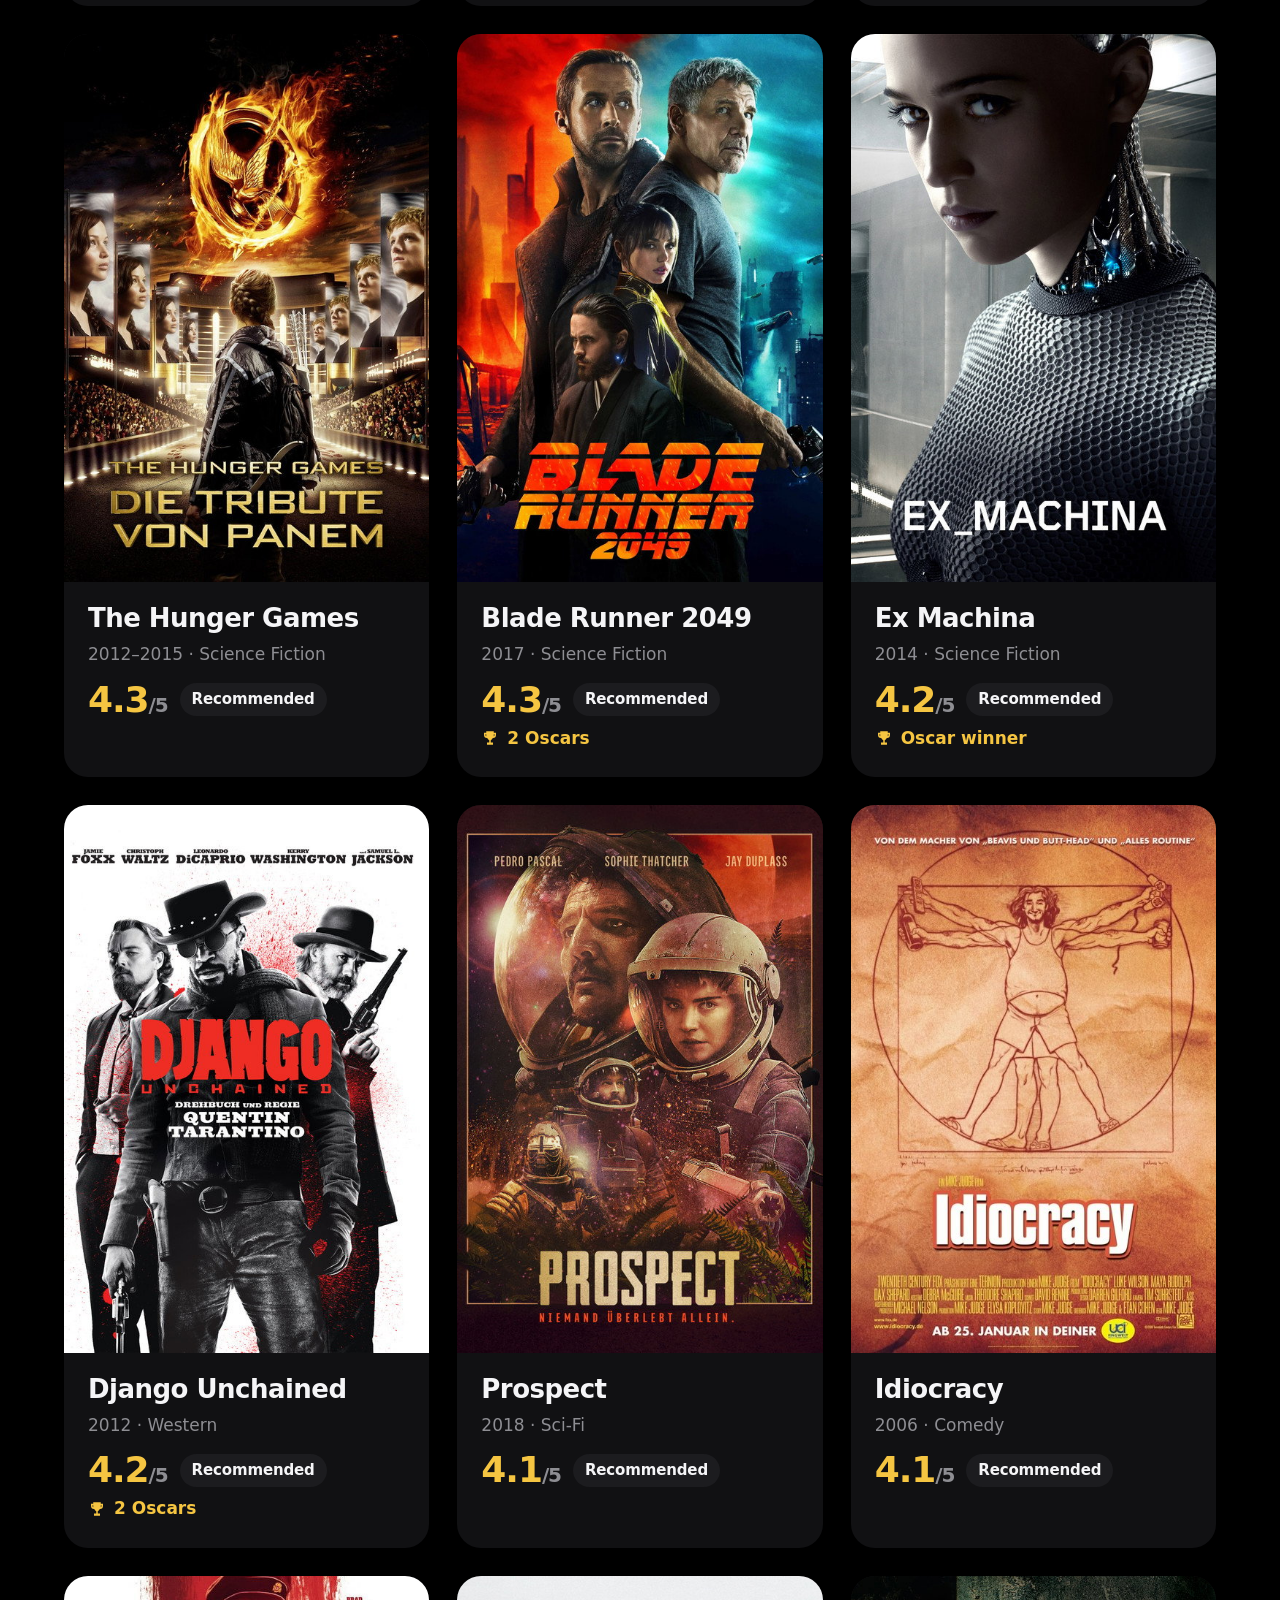
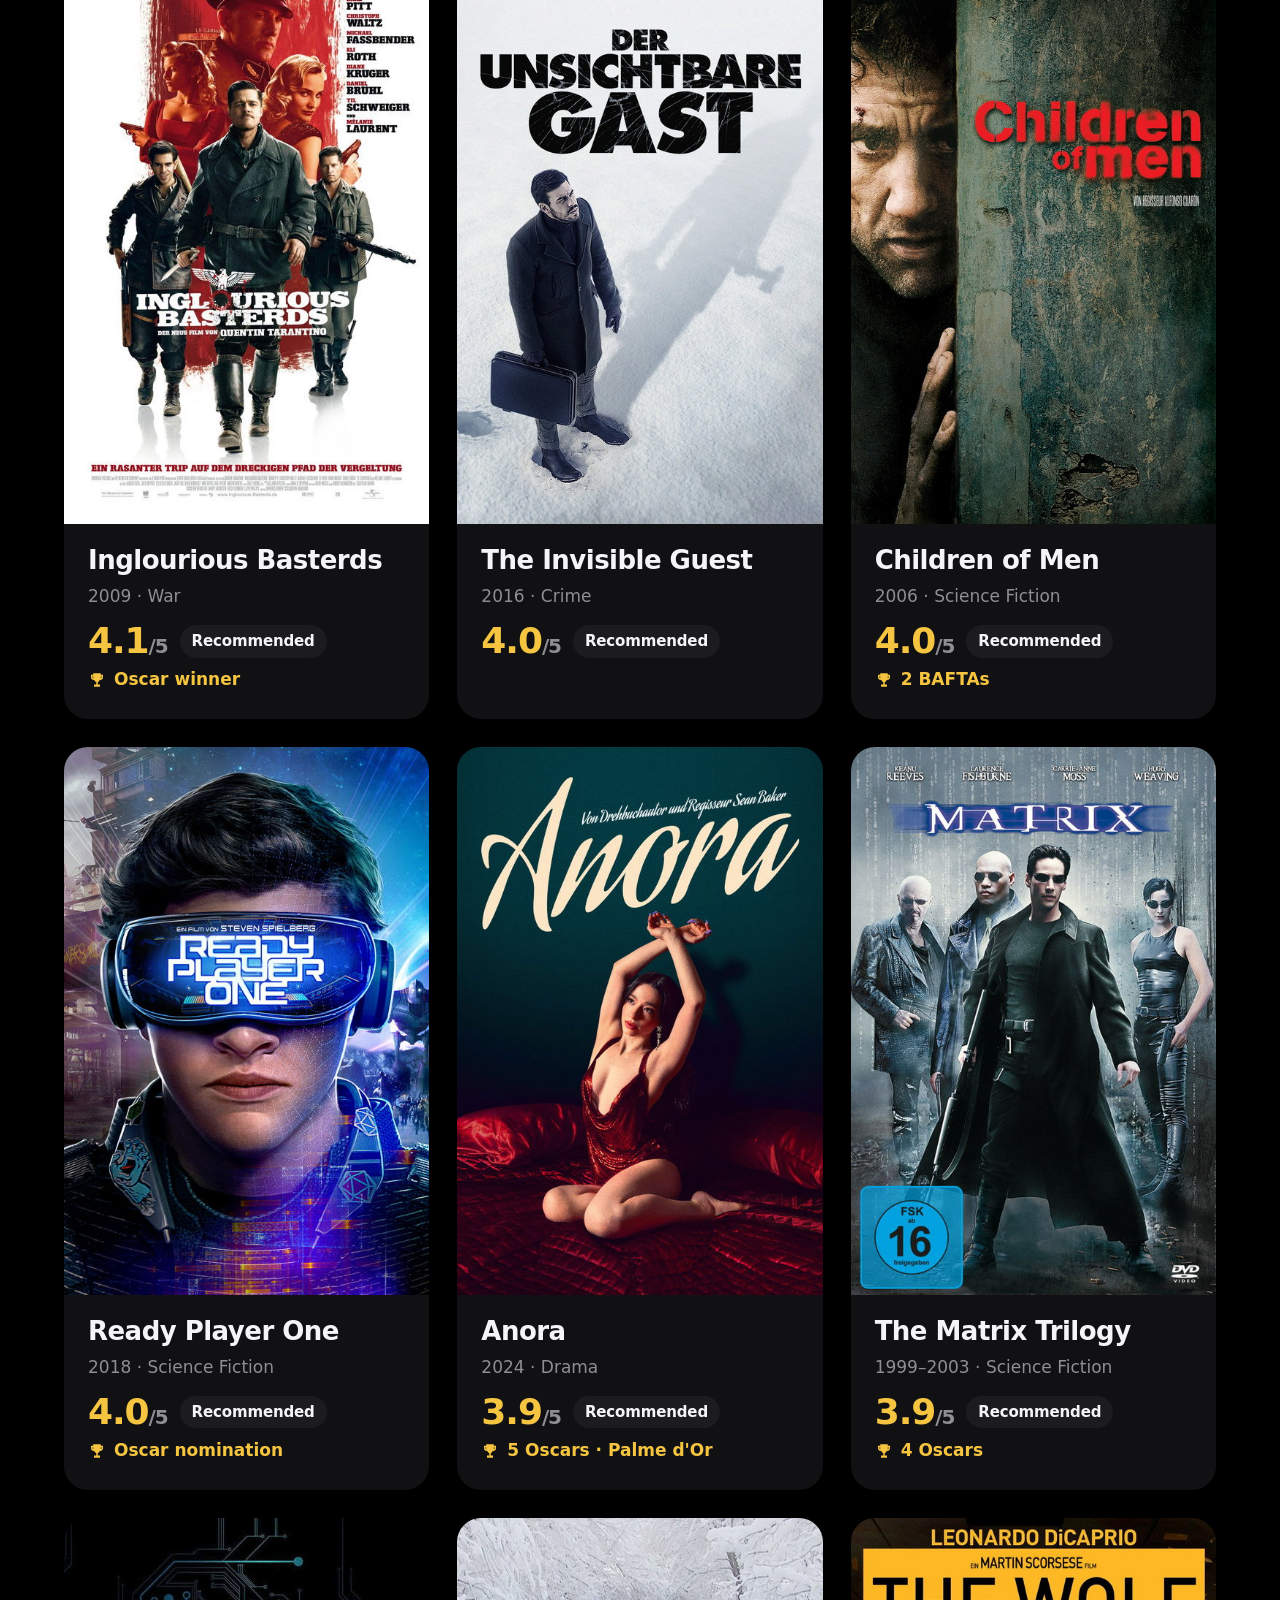
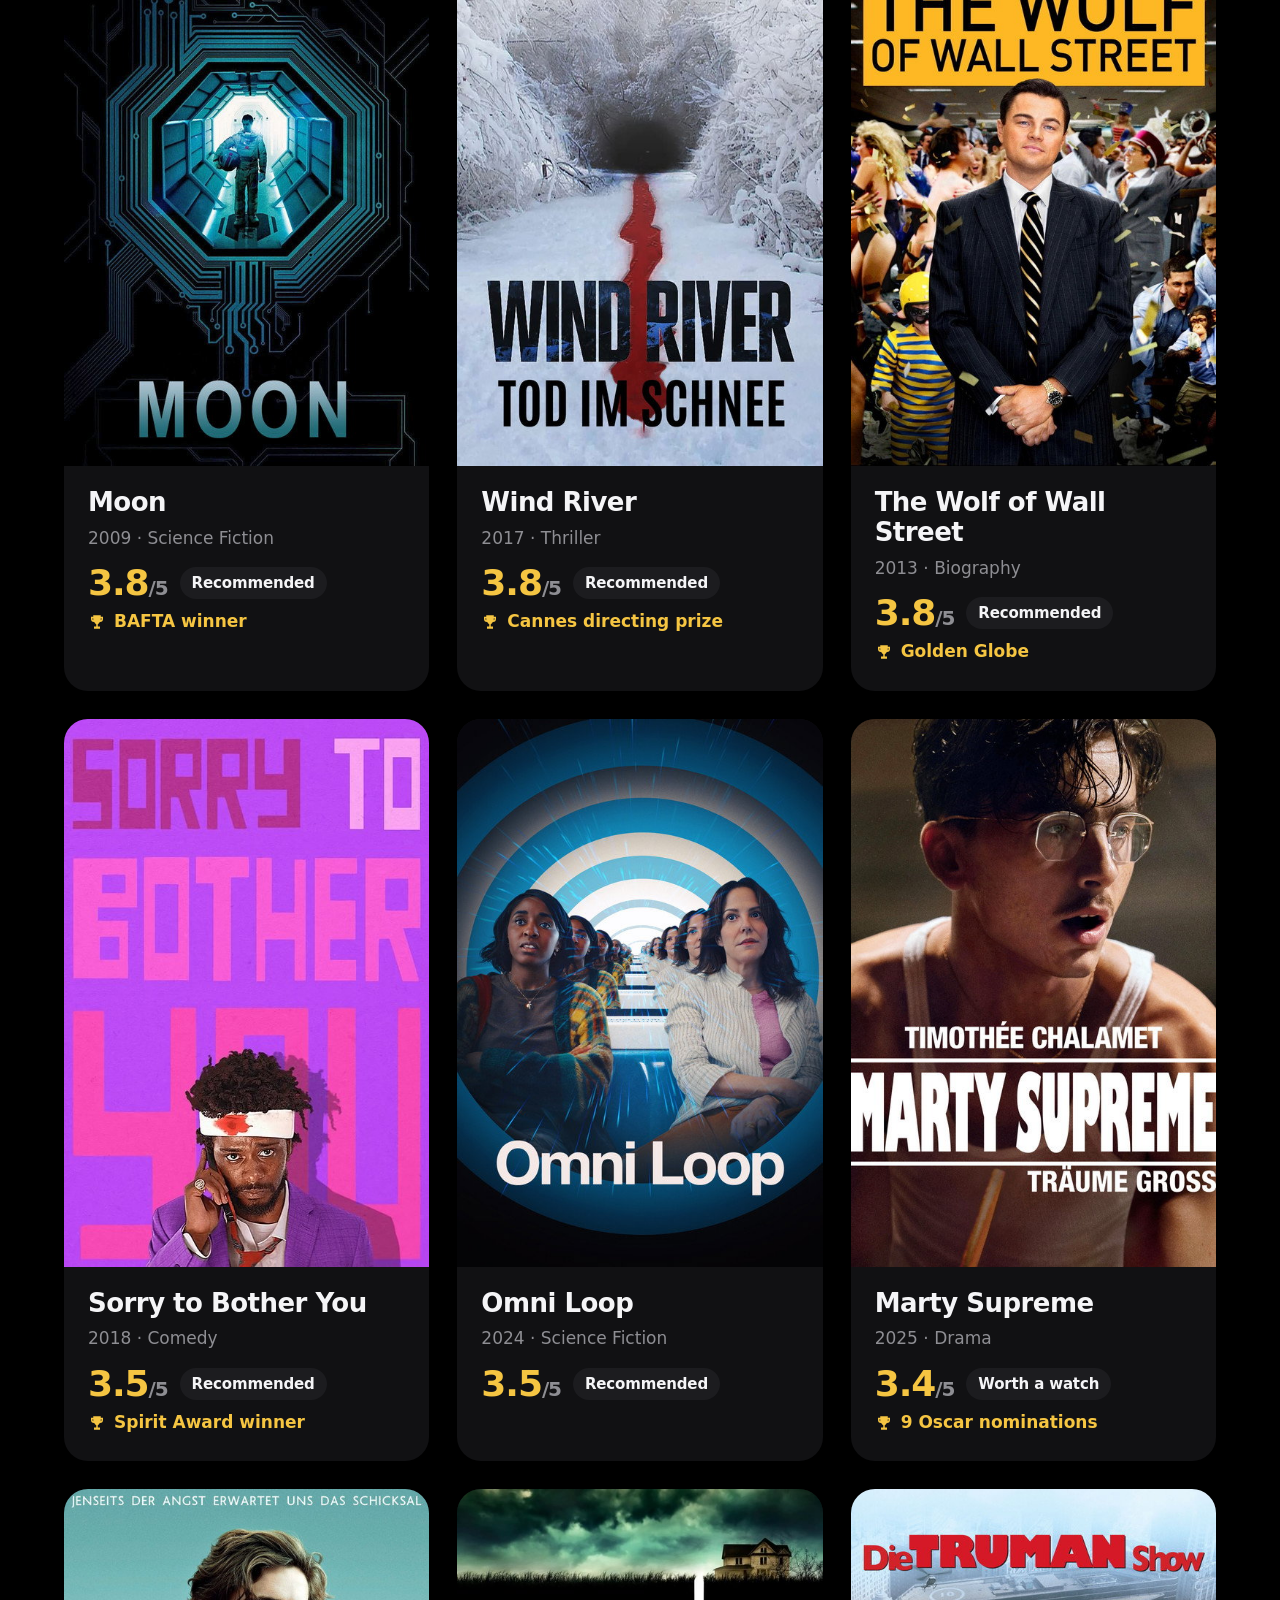
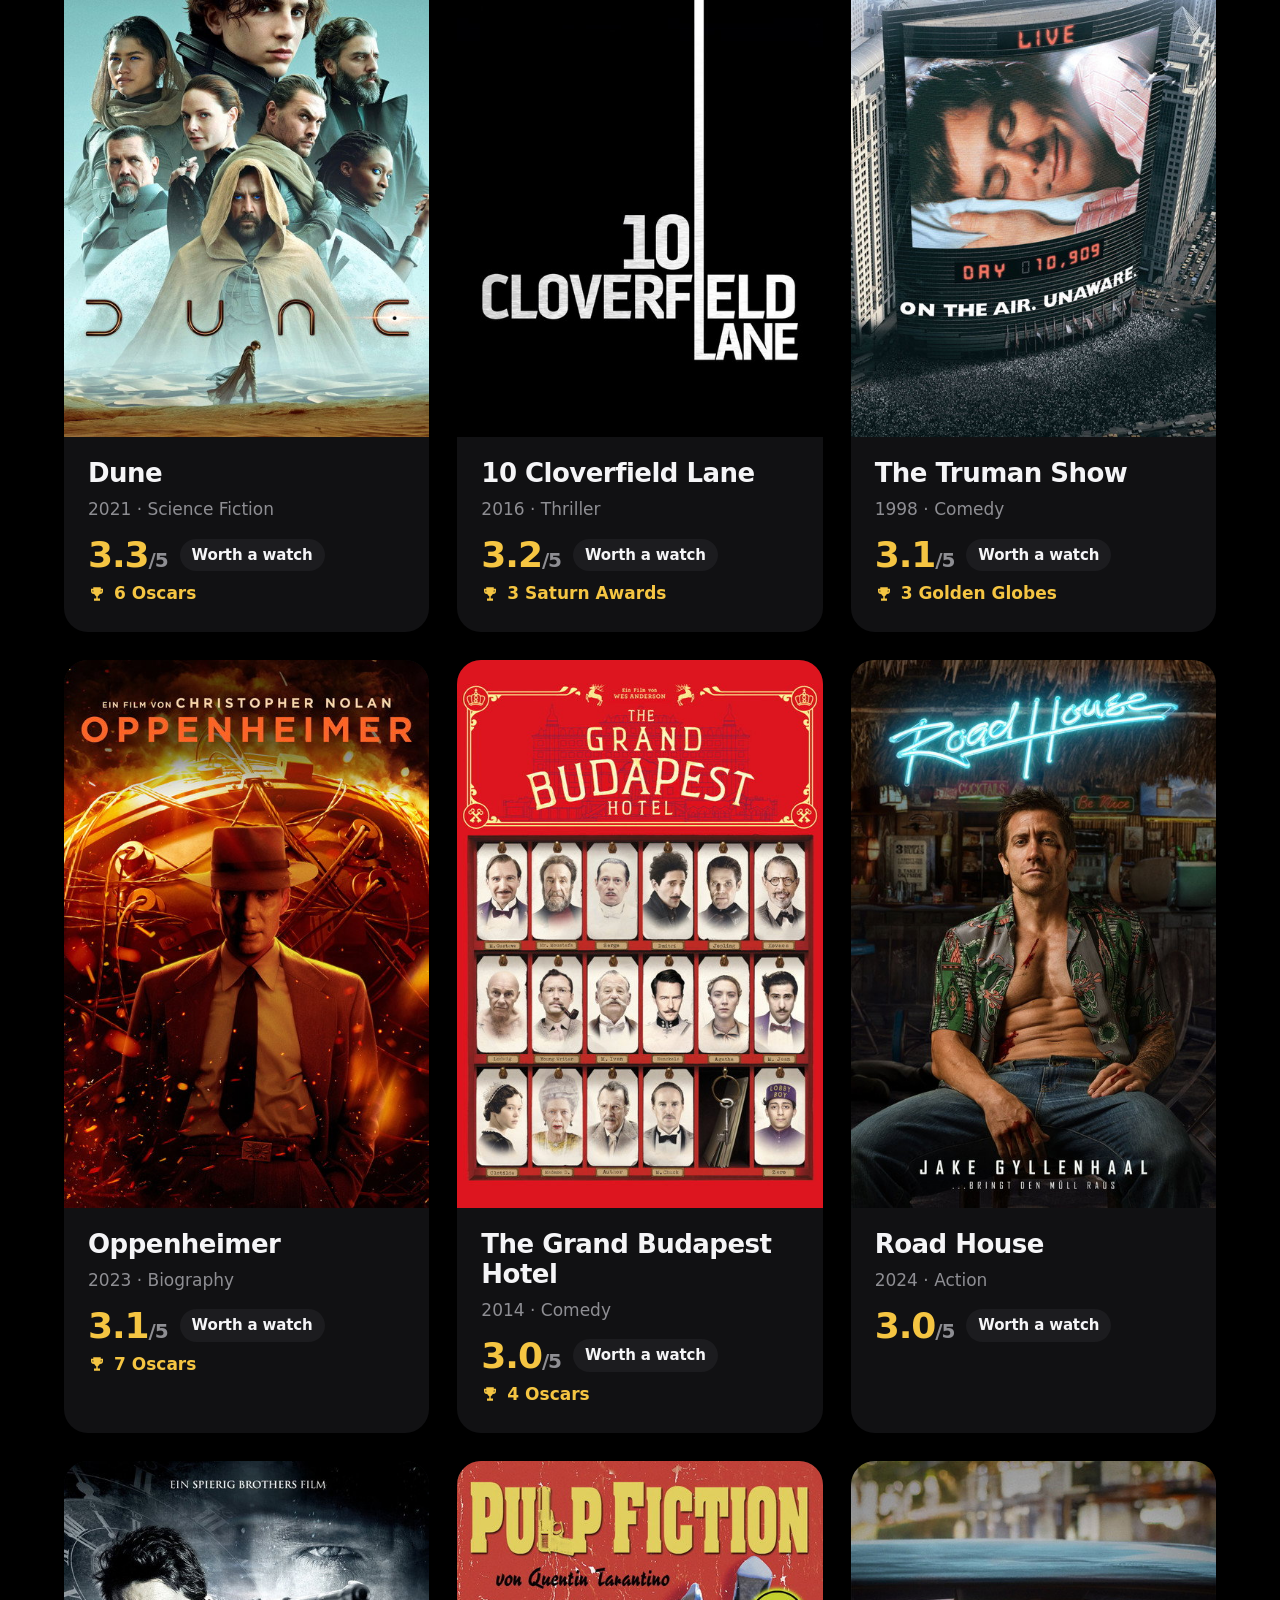
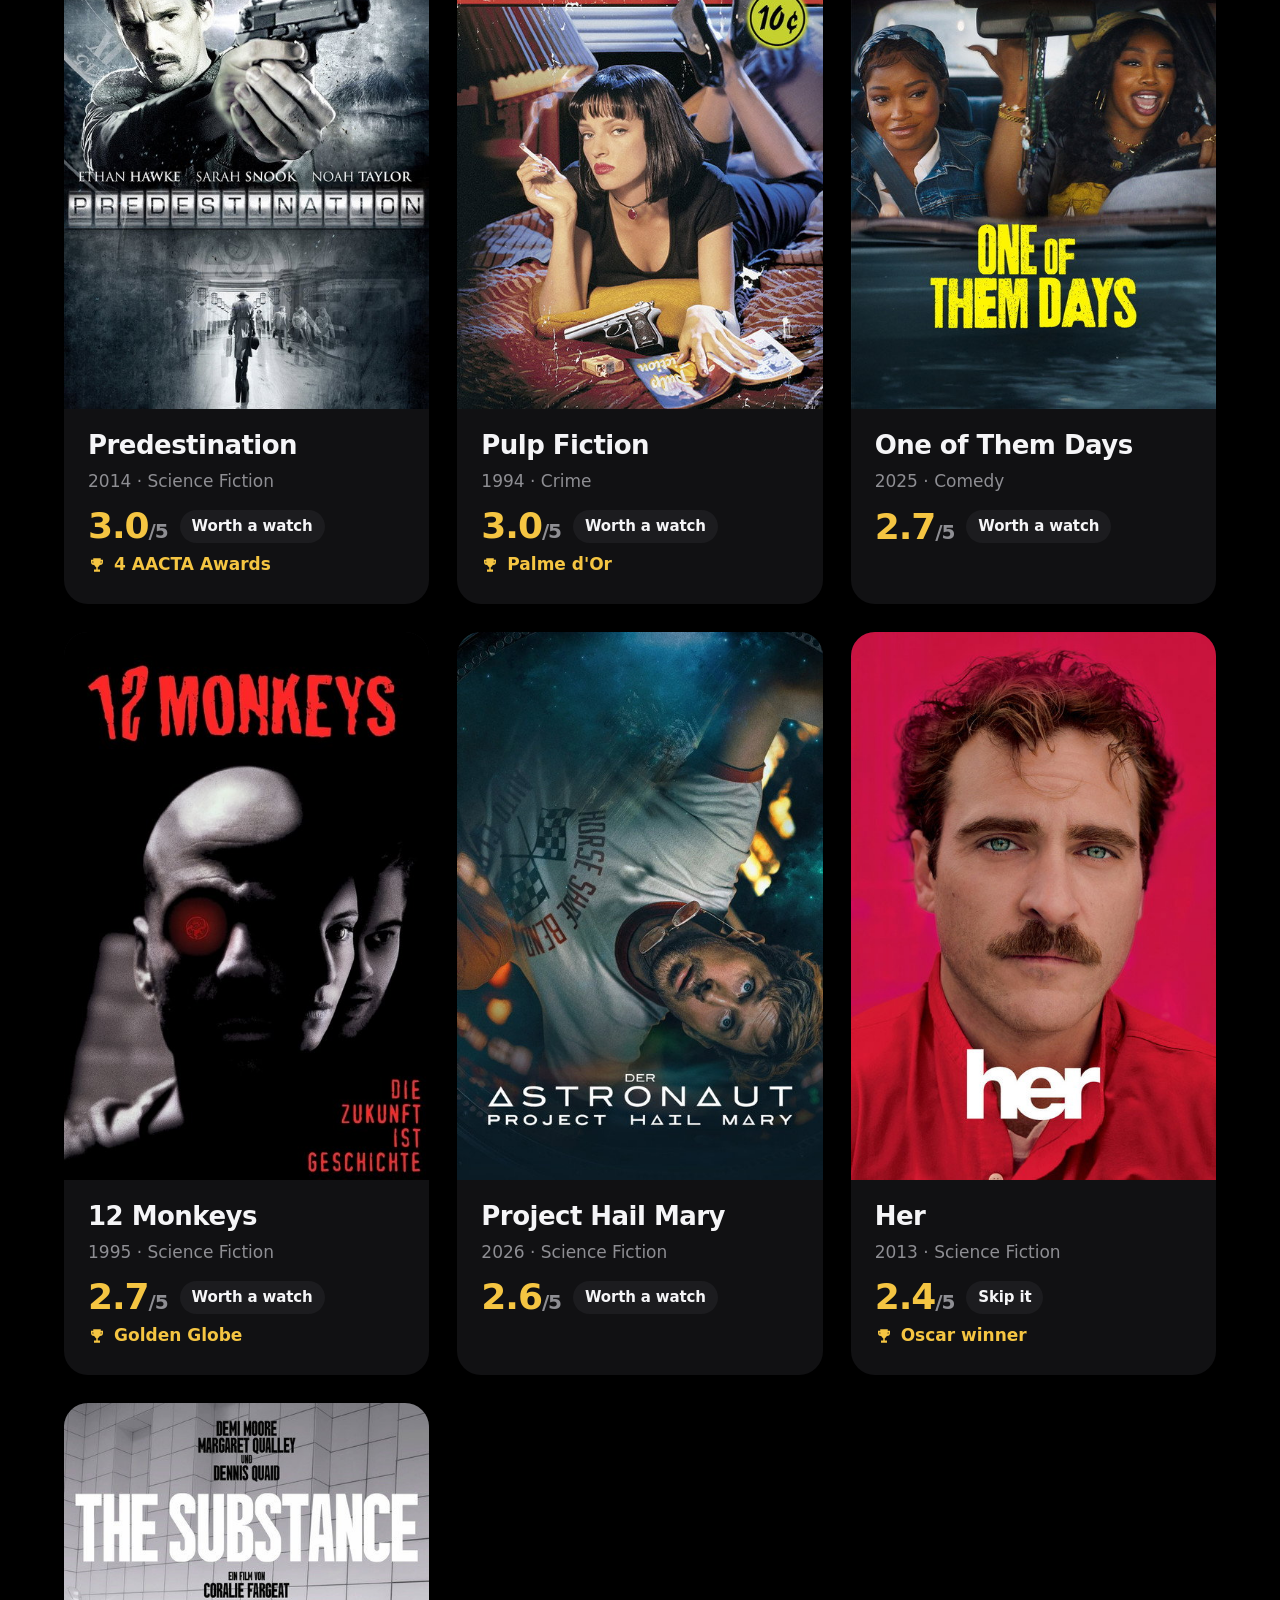
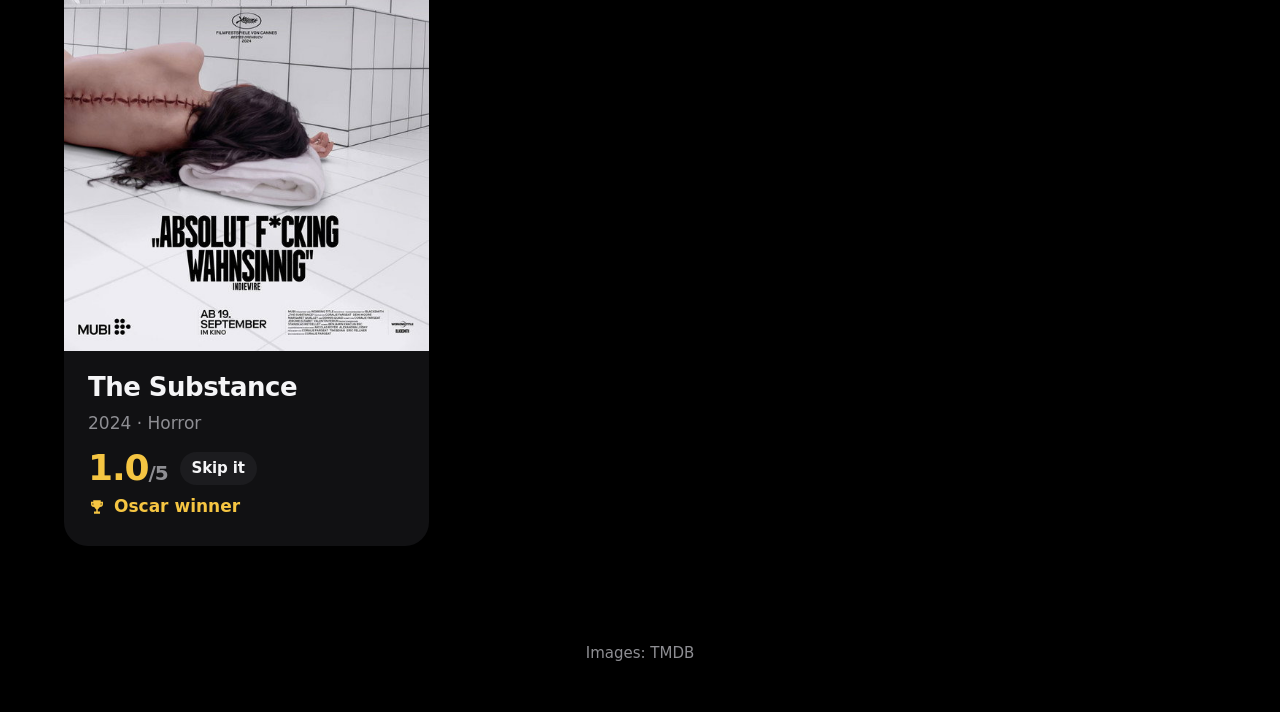
==== commit d1d6a7a0: "Hand-picked current recommendations instead of auto top 4 Co-Authored-By: Claude Opus 5.5 <noreply@a" ====
--- a/index.html
+++ b/index.html
@@ -29,7 +29,7 @@
 
   <main class="wrap">
     <section class="section" id="lieblinge">
-      <h2 id="h-favorites">Meine Lieblingsfilme</h2>
+      <h2 id="h-favorites">Meine aktuellen Filmempfehlungen</h2>
       <div class="row" id="favorites"></div>
     </section>
 
--- a/style.css
+++ b/style.css
@@ -61,11 +61,18 @@
 .hero-small { min-height: min(52vh, 520px); }
 .wl-grid { display: grid; grid-template-columns: repeat(2, 1fr); gap: 24px; padding-top: 24px; }
 .wl-card { display: flex; background: var(--card); border-radius: 24px; overflow: hidden; }
-.wl-card img { width: 160px; flex: none; aspect-ratio: 2 / 3; object-fit: cover; }
+.wl-card img { width: 160px; flex: none; align-self: flex-start; aspect-ratio: 2 / 3; object-fit: cover; }
 .wl-body { padding: 22px 24px; display: flex; flex-direction: column; gap: 6px; min-width: 0; }
 .wl-body h2 { margin: 0 0 4px; font-size: 26px; font-weight: 700; letter-spacing: -0.02em; line-height: 1.15; }
 .wl-body .meta { color: var(--muted); font-size: 16px; }
 .wl-body p { margin: 8px 0 0; font-size: 18px; color: #c7c7cc; }
+.watch { margin-top: 14px; padding-top: 14px; border-top: 1px solid var(--card-2); display: grid; gap: 8px; }
+.where { display: flex; flex-wrap: wrap; align-items: center; gap: 6px; }
+.where-label { color: var(--muted); font-size: 15px; font-weight: 600; margin-right: 4px; }
+.svc { padding: 4px 11px; border-radius: 999px; background: var(--card-2); font-size: 15px; font-weight: 600; }
+.svc.on { background: var(--accent); color: #000; }
+.watch .more { justify-self: start; color: var(--ink); font-size: 15px; font-weight: 600; text-decoration: underline; text-underline-offset: 3px; }
+.asof { color: var(--muted); font-size: 15px; margin: 28px 0 0; text-align: center; }
 
 /* Sprachschalter oben links */
 .lang {
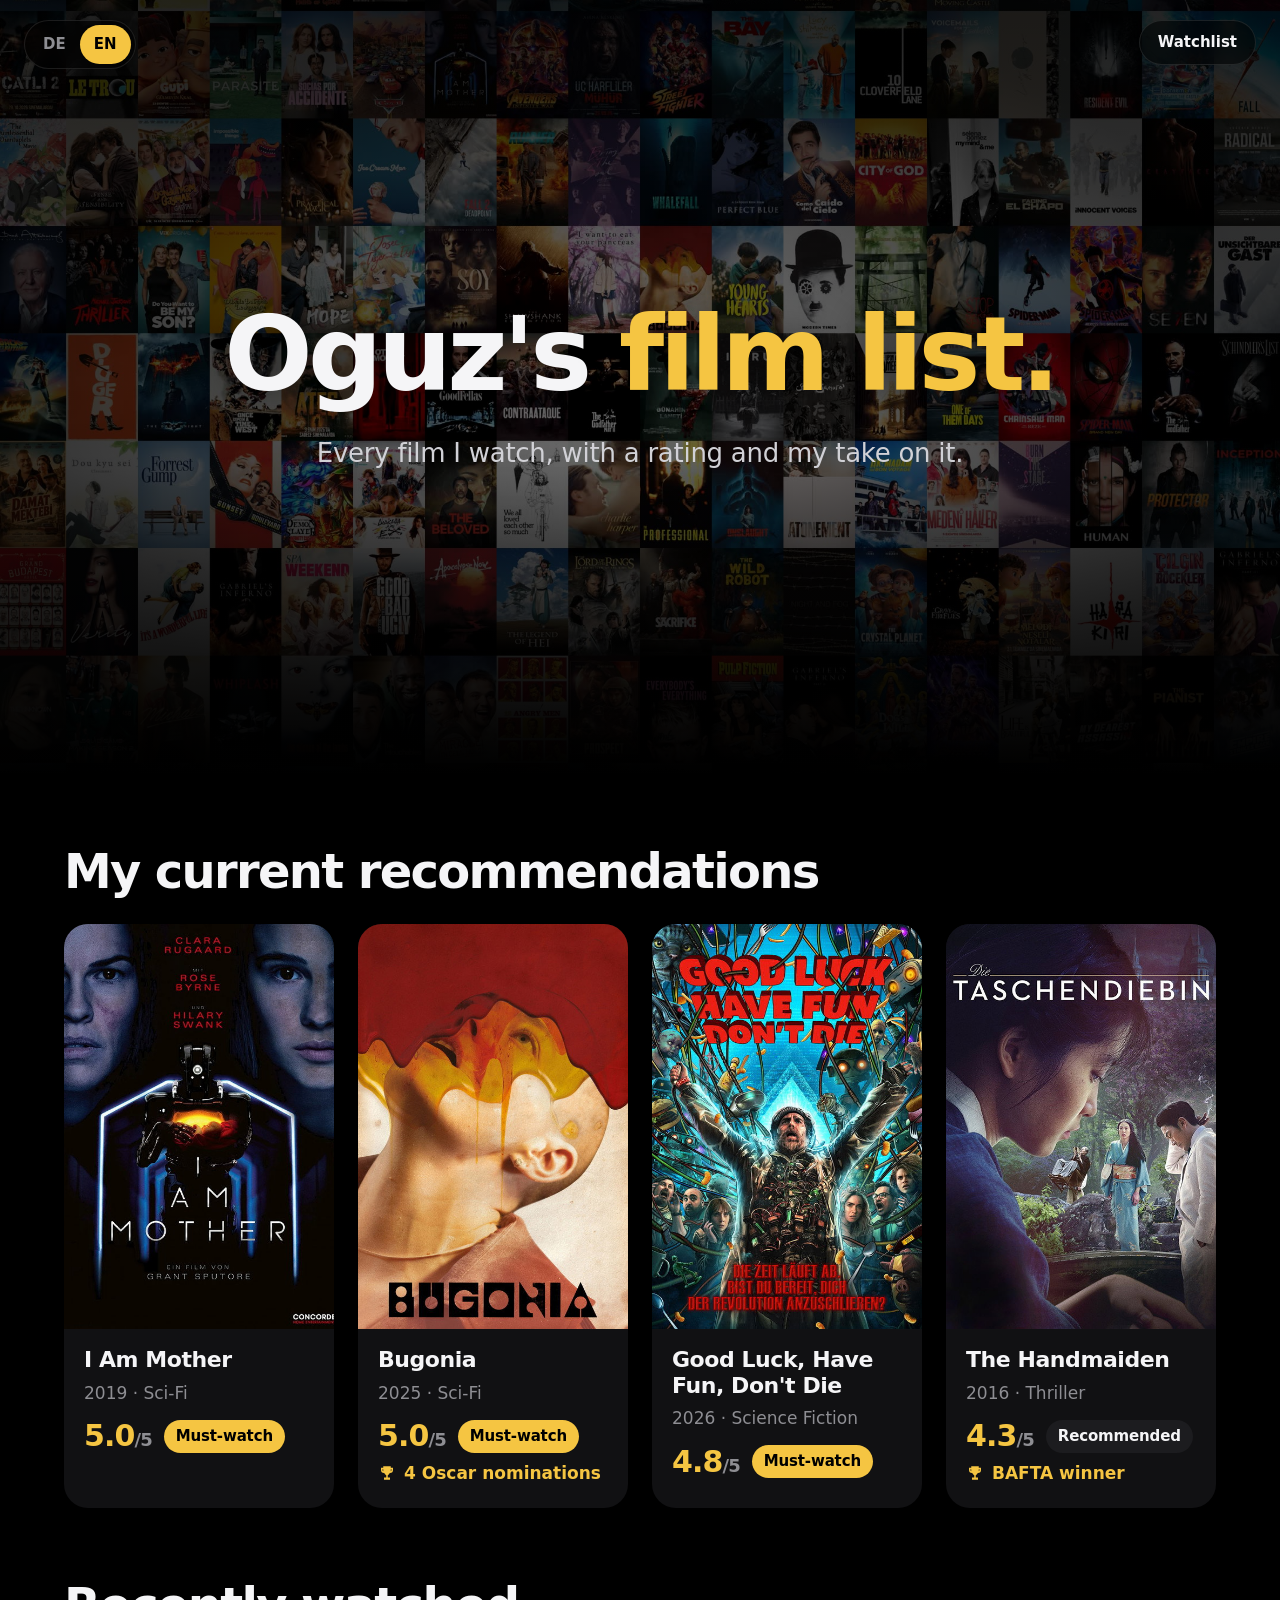
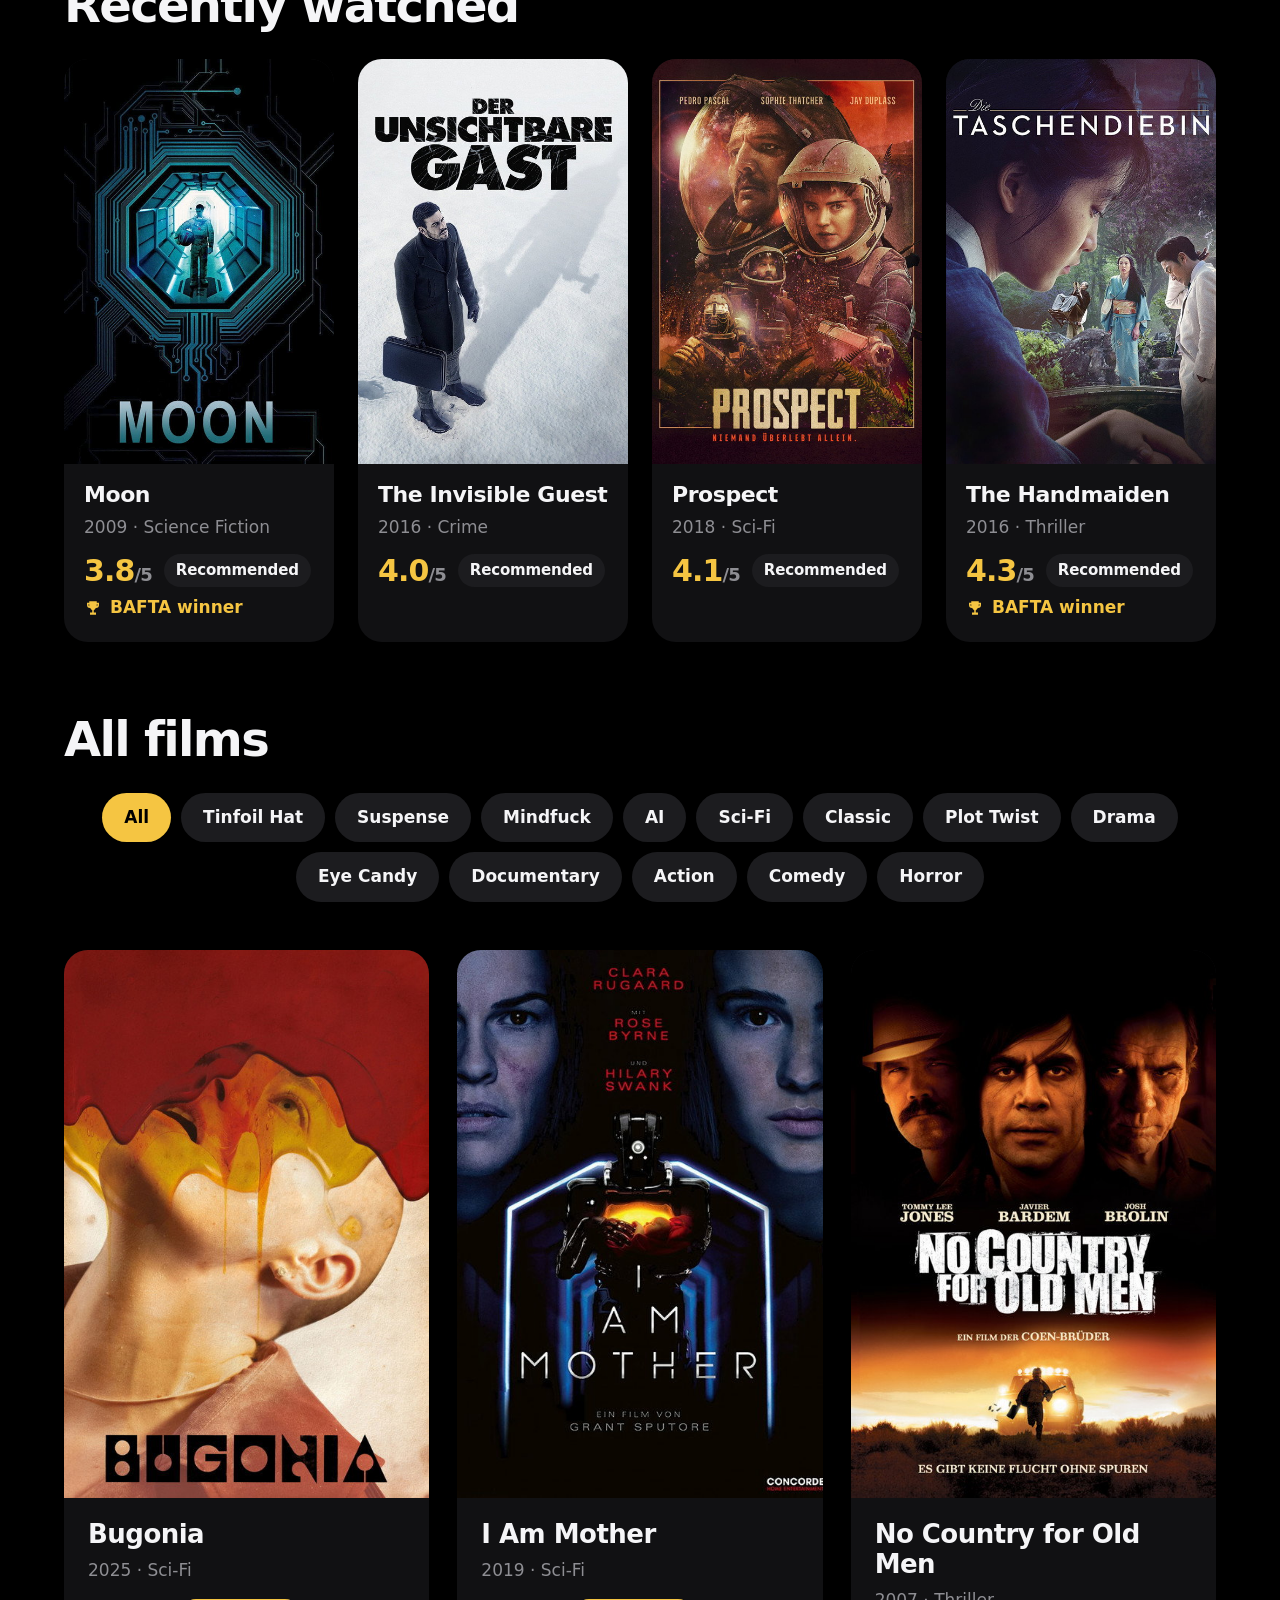
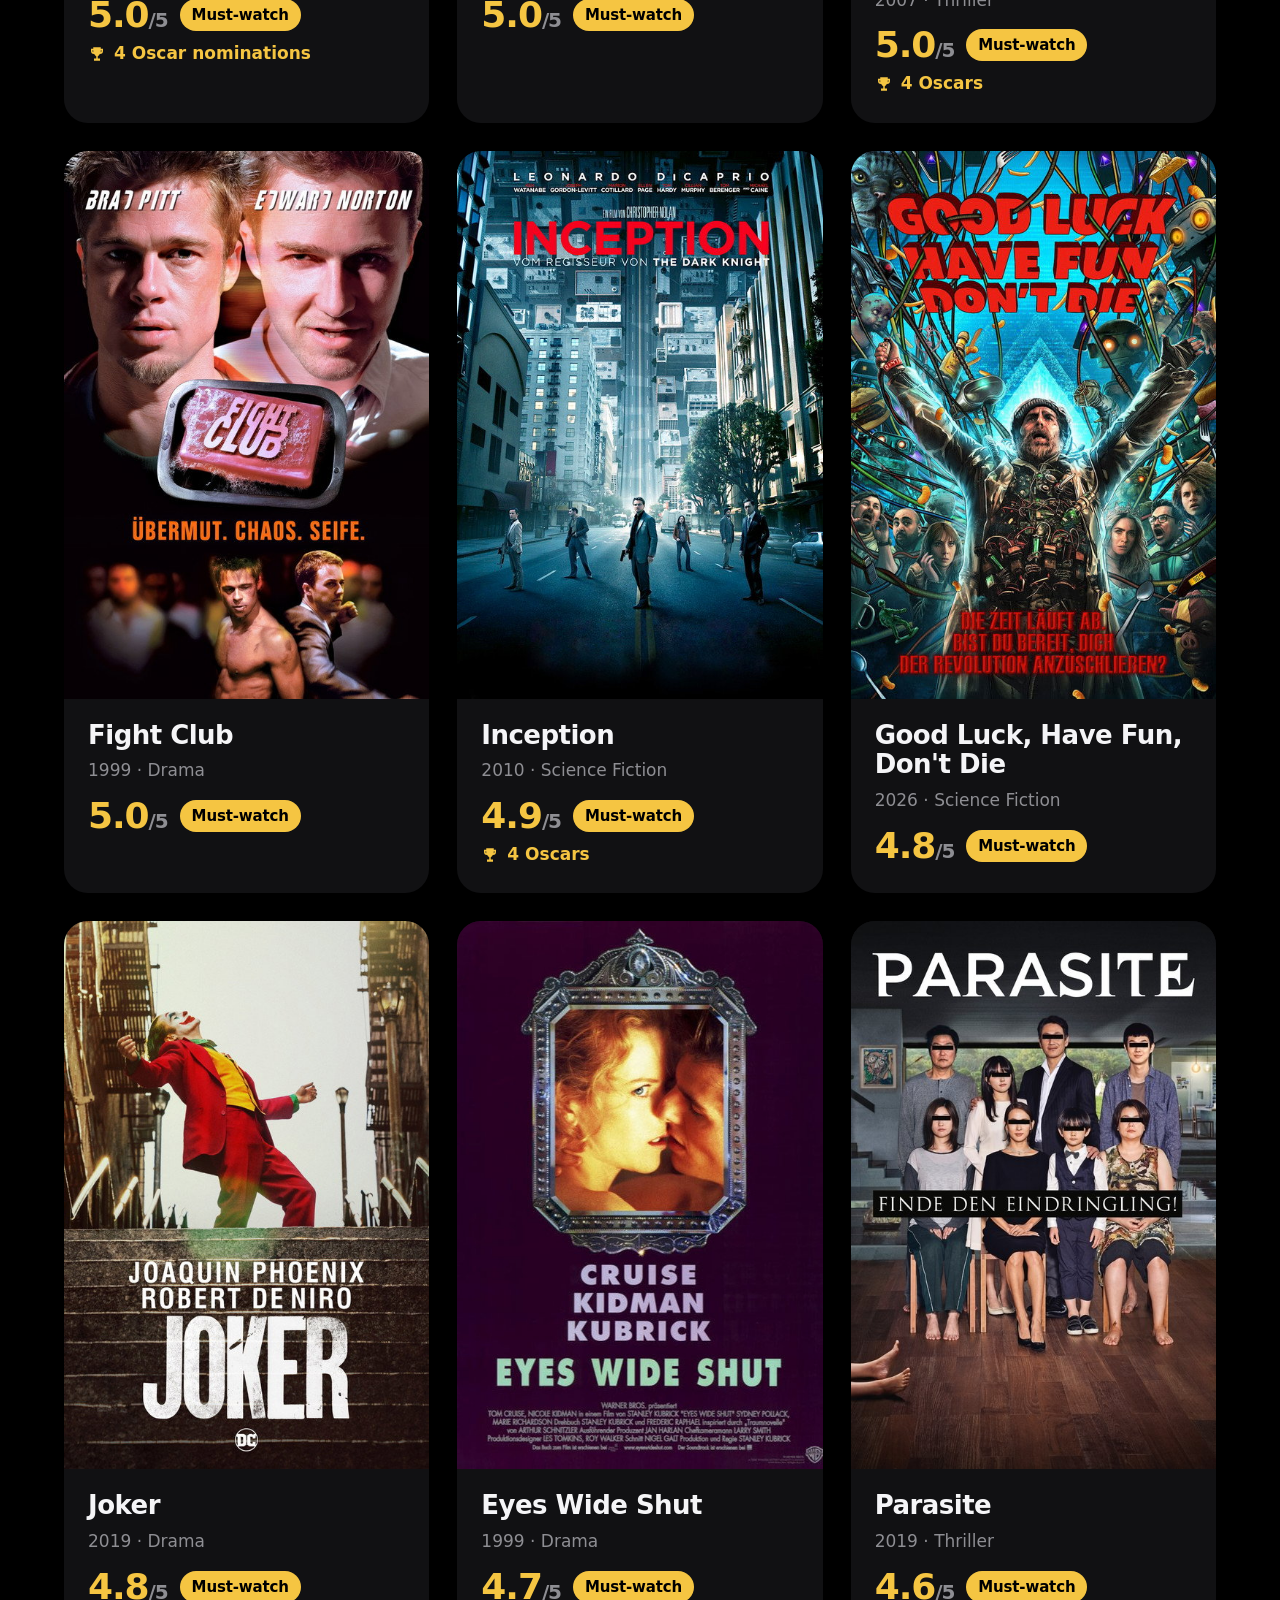
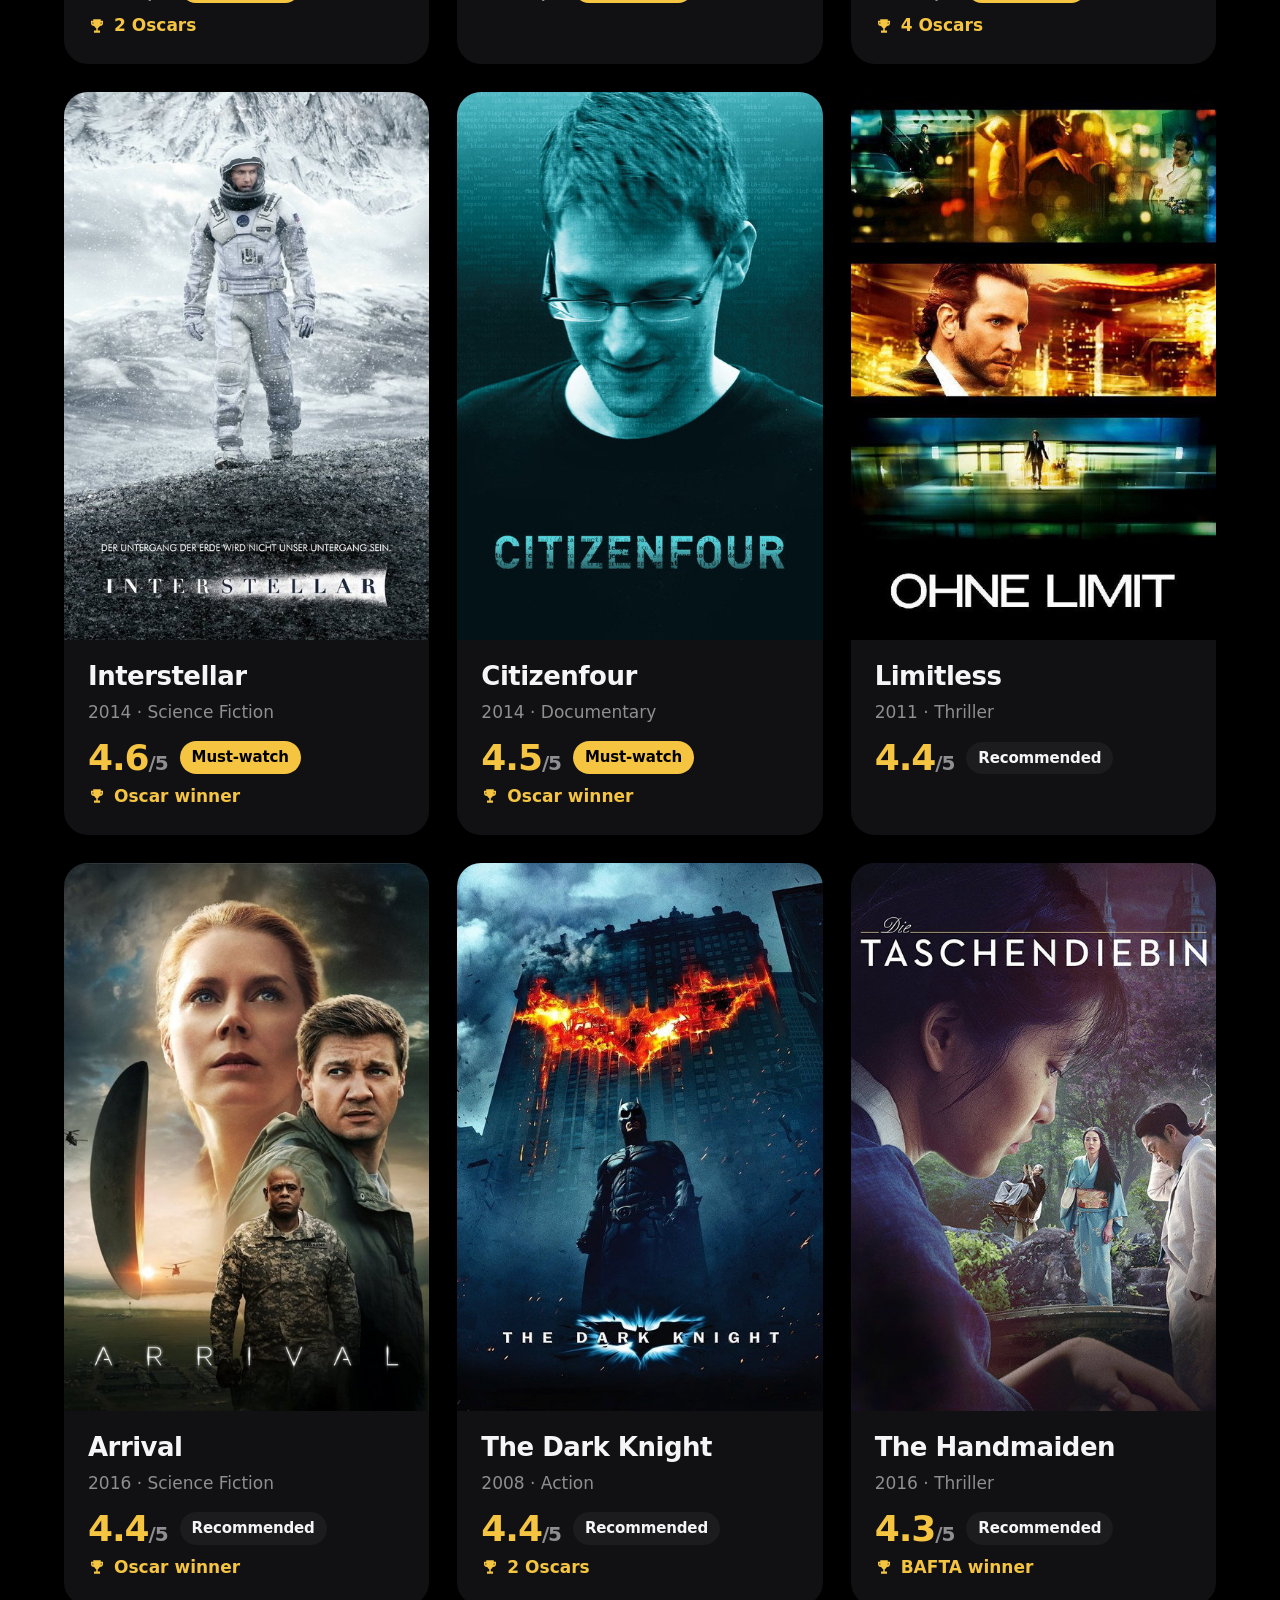
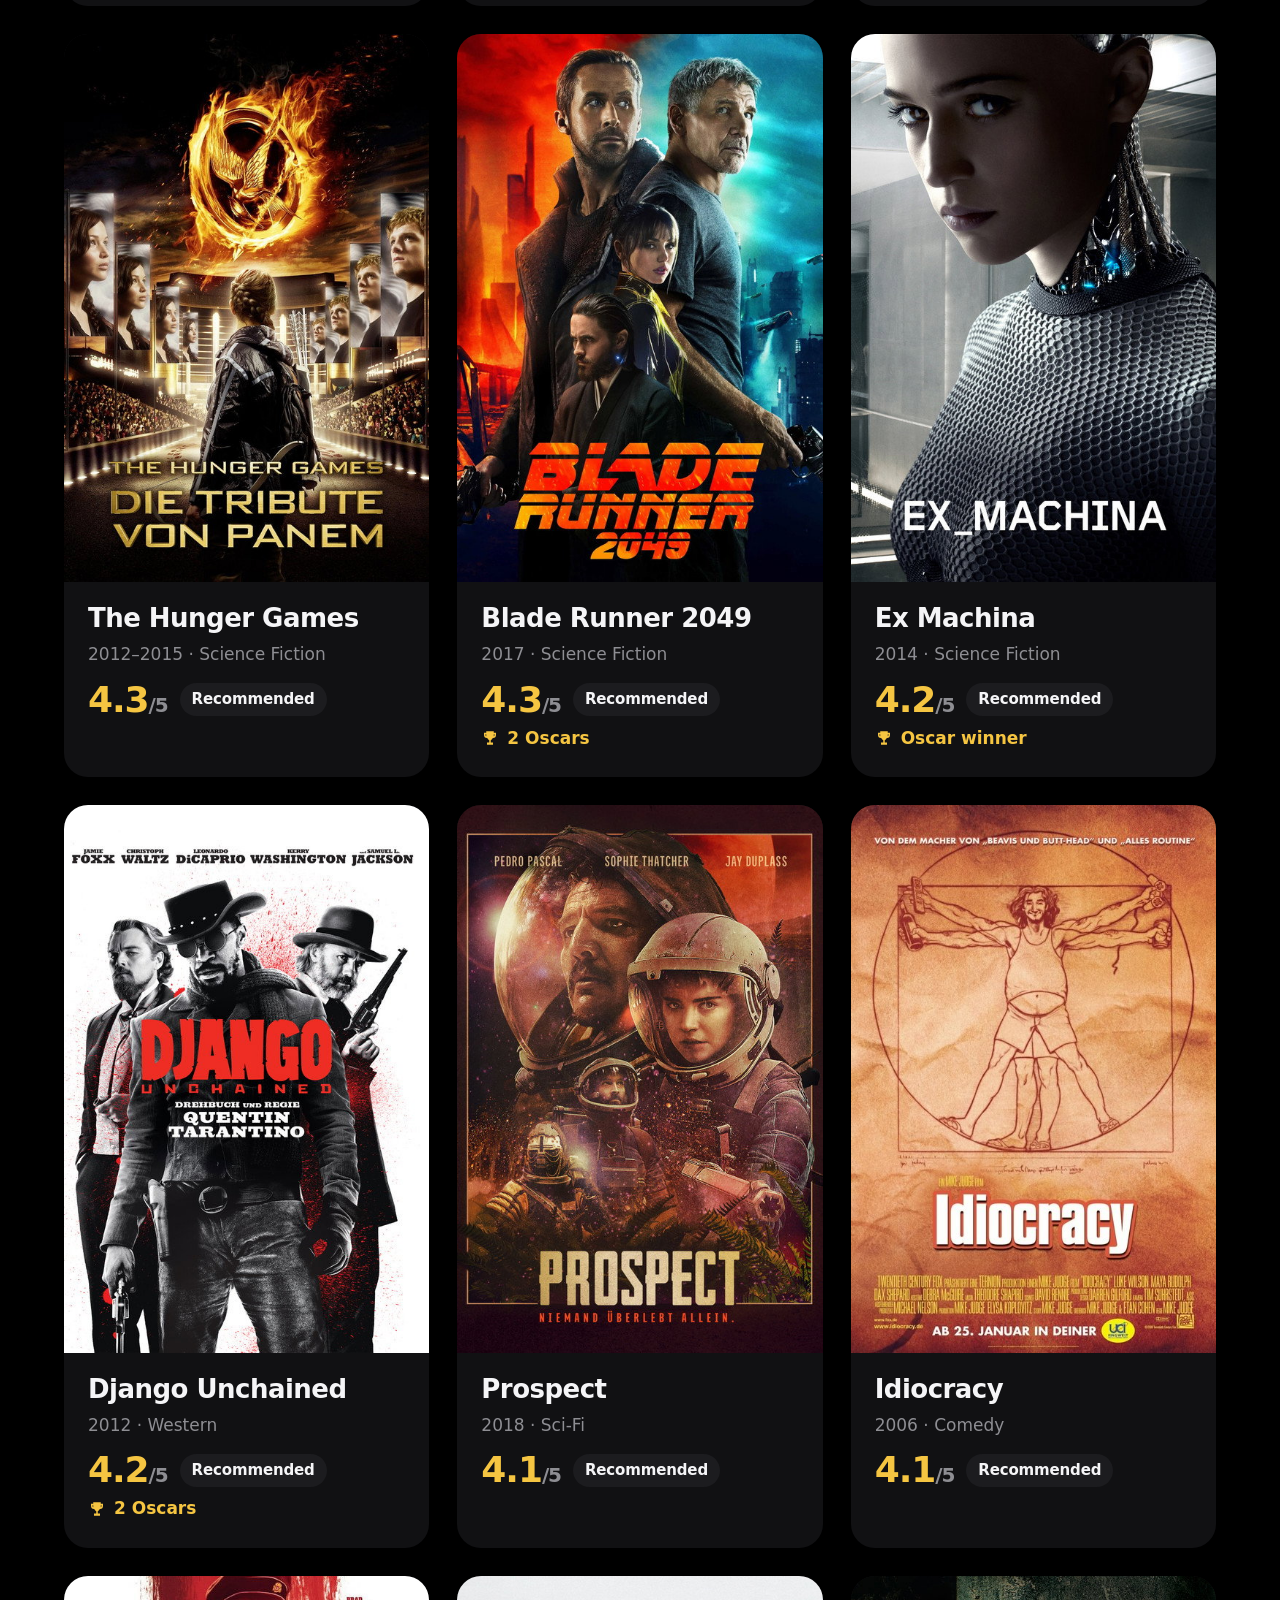
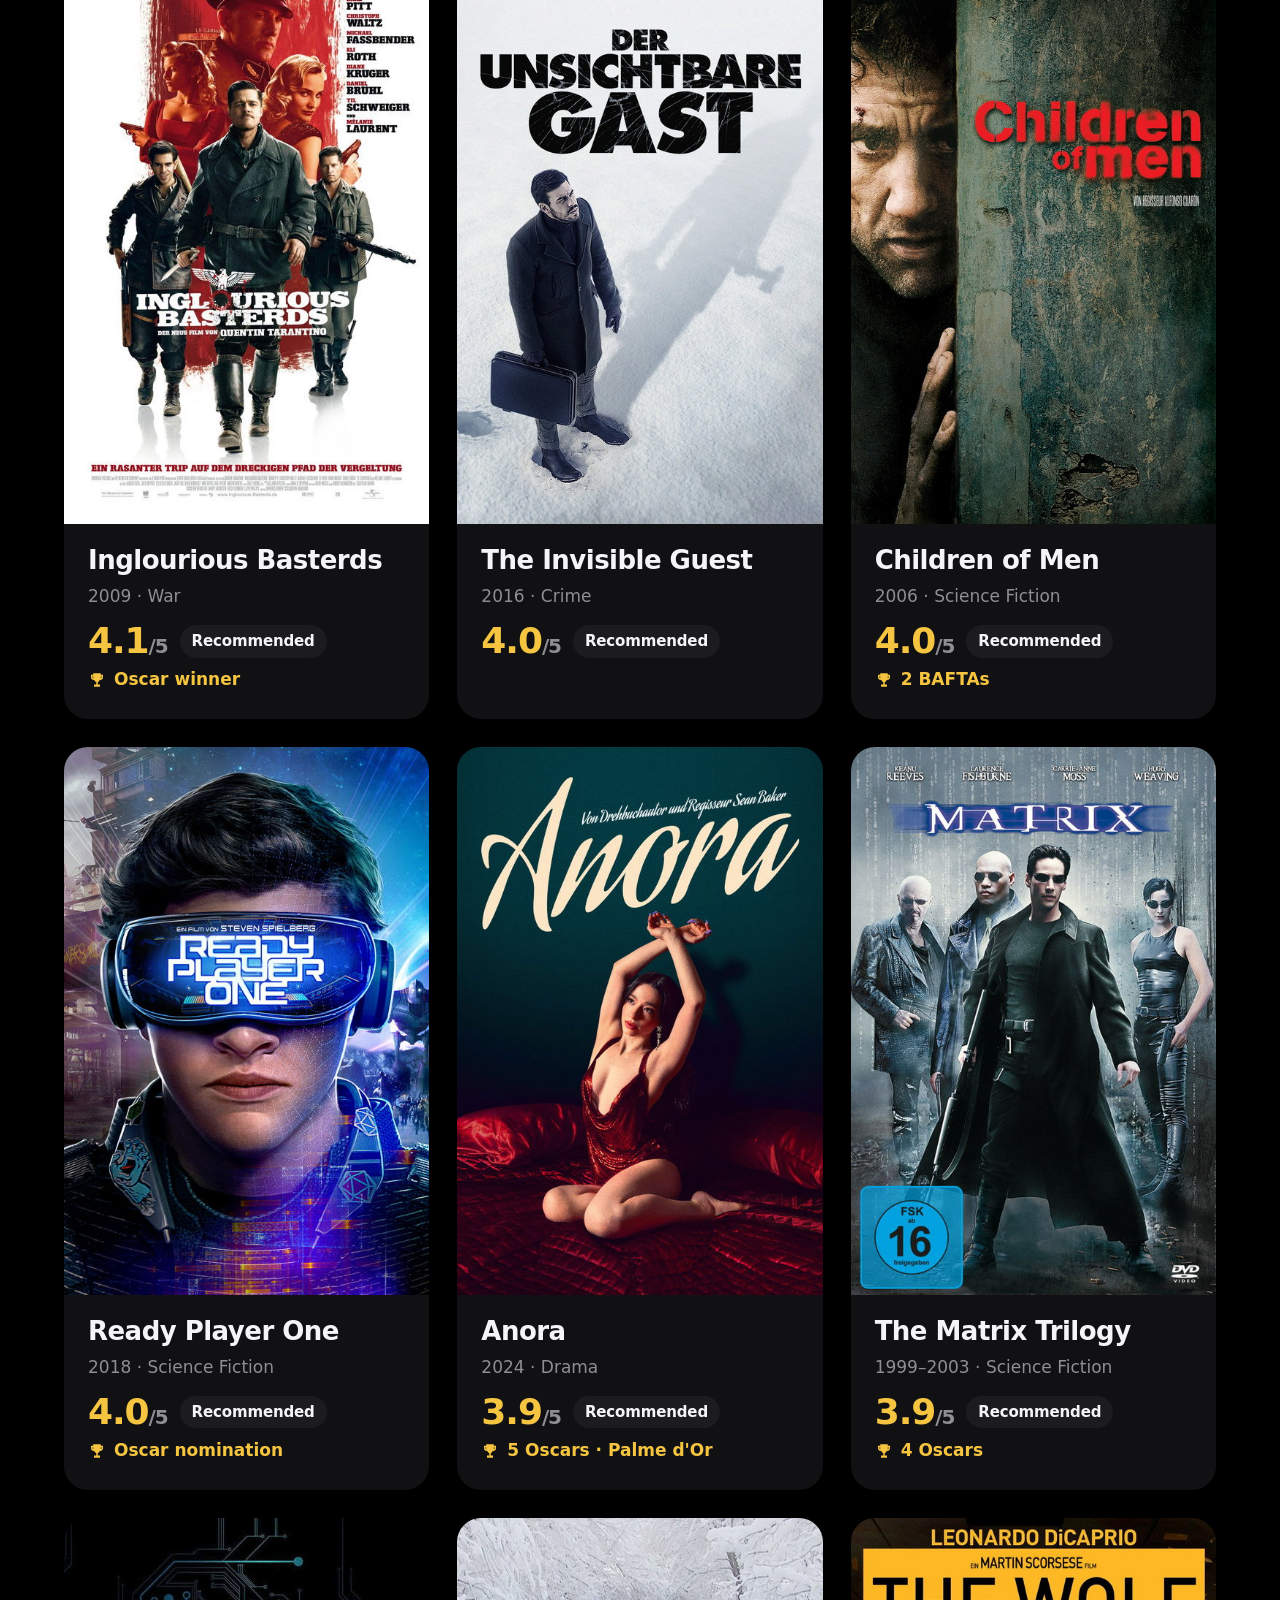
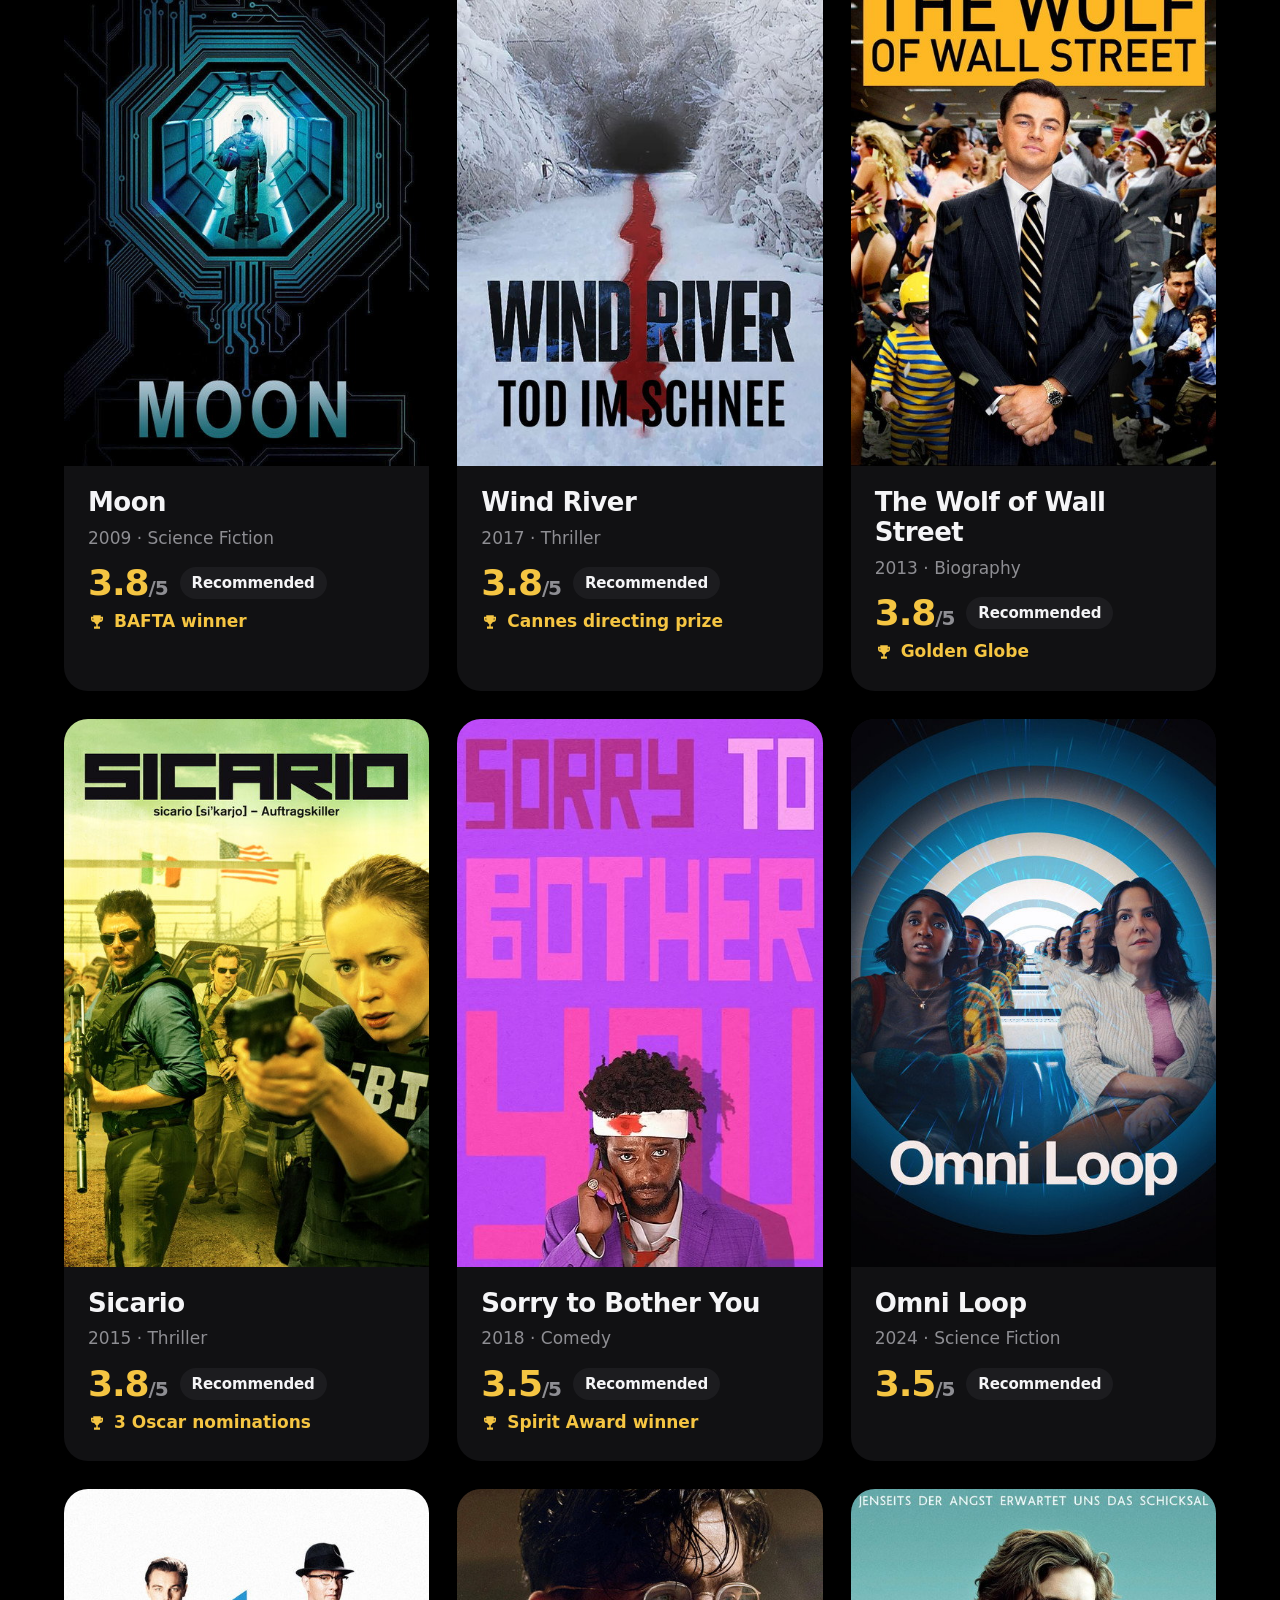
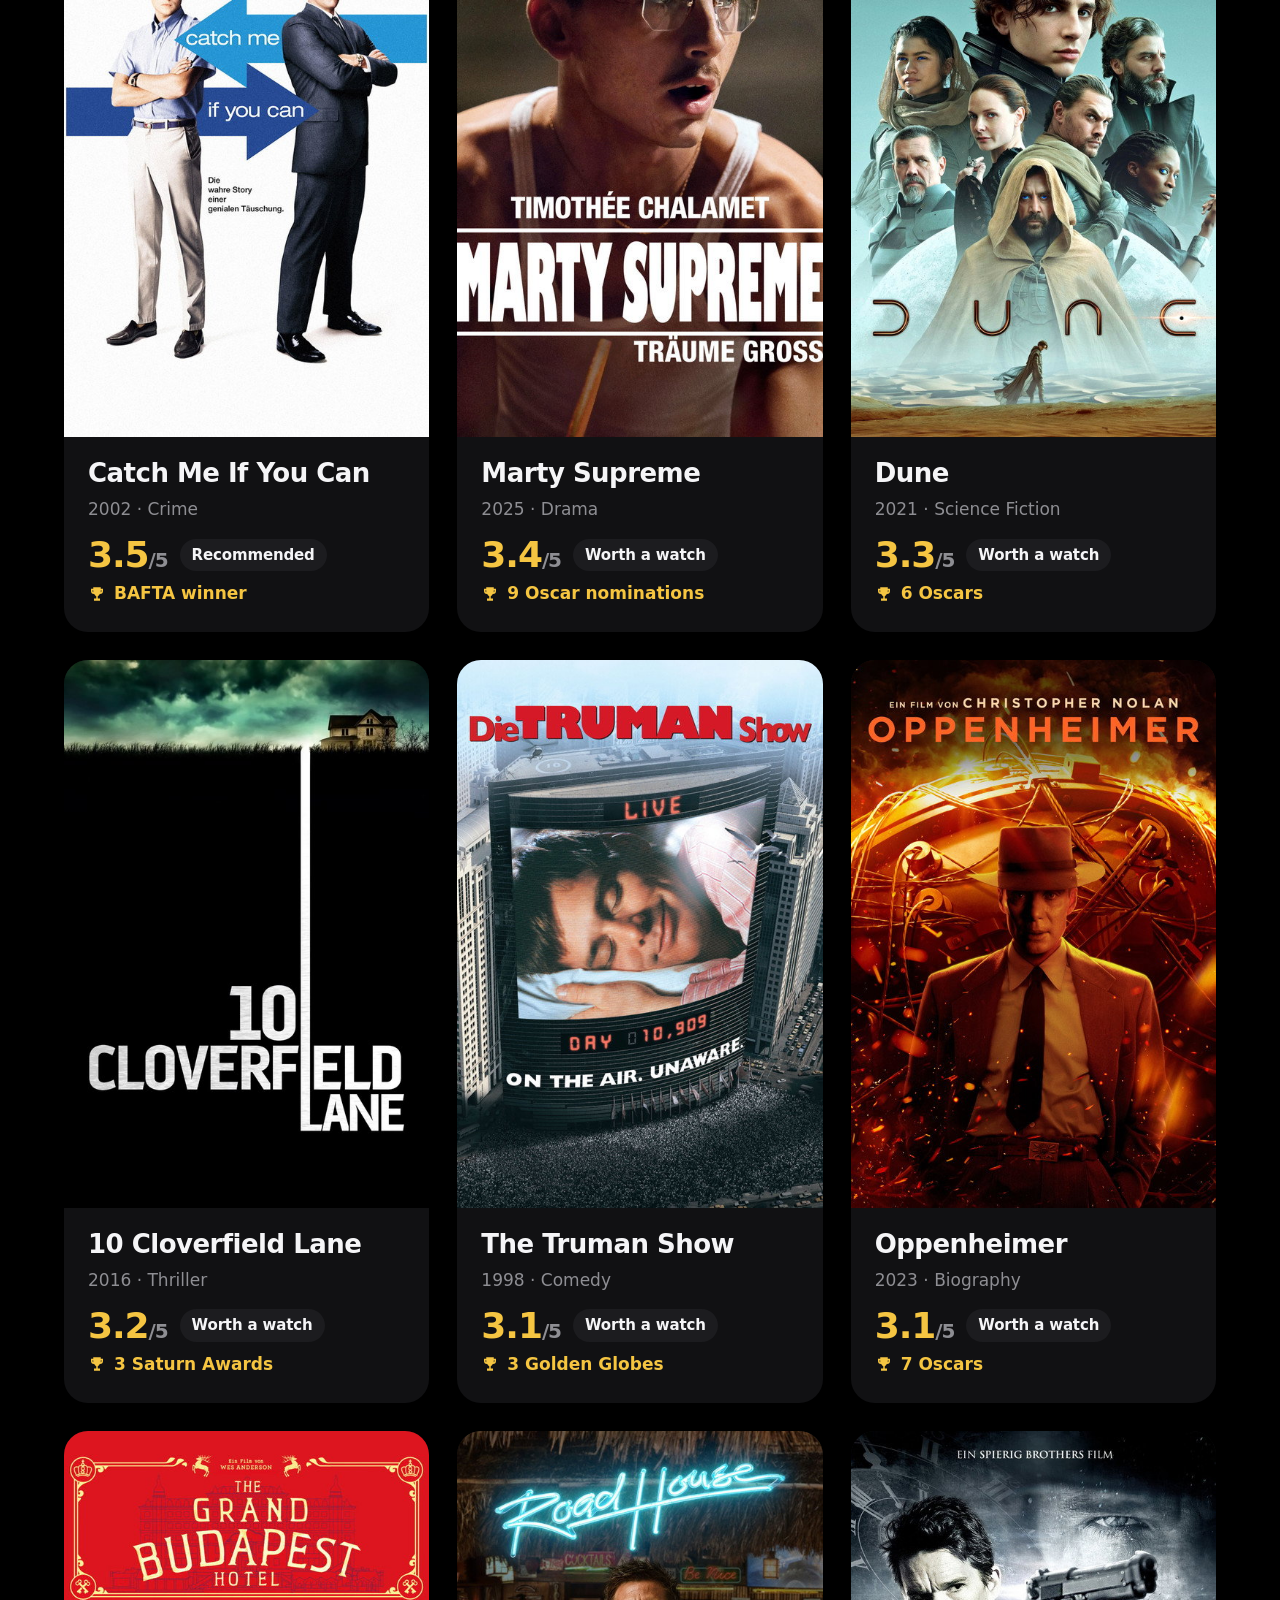
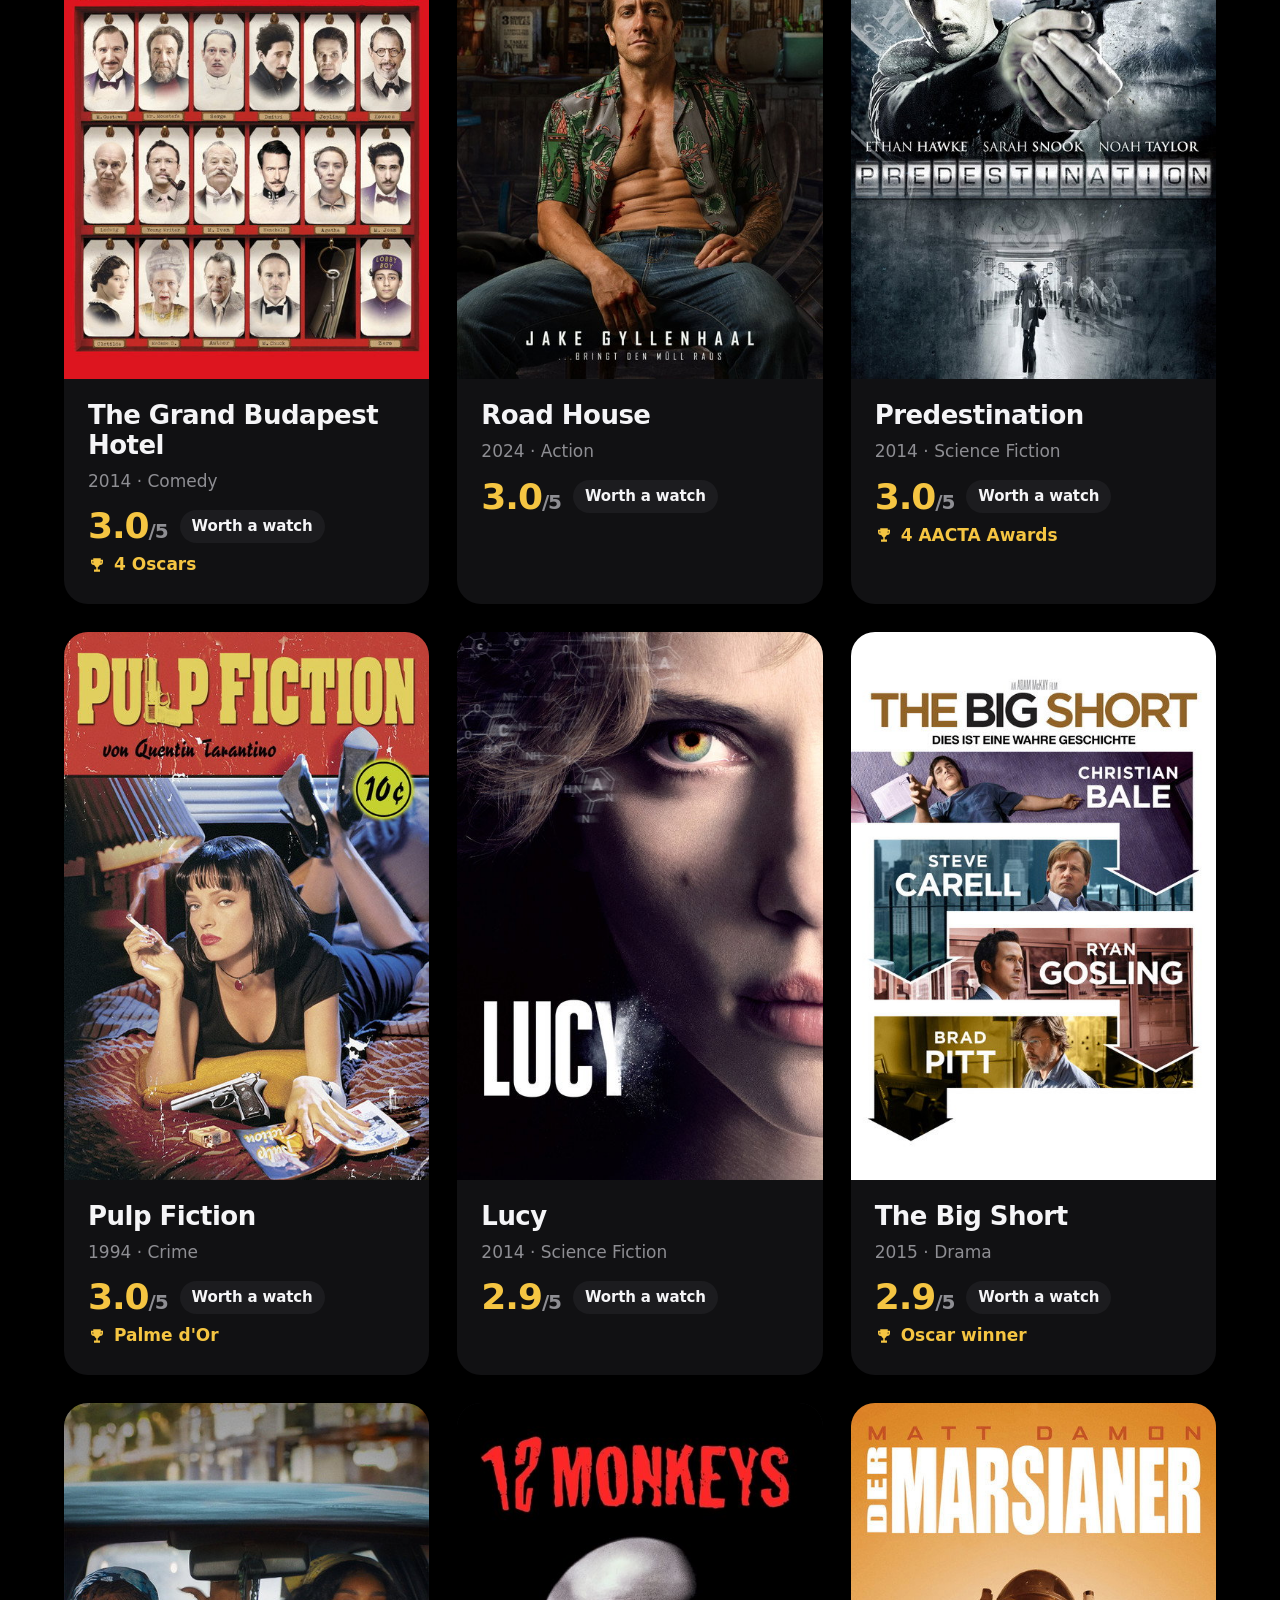
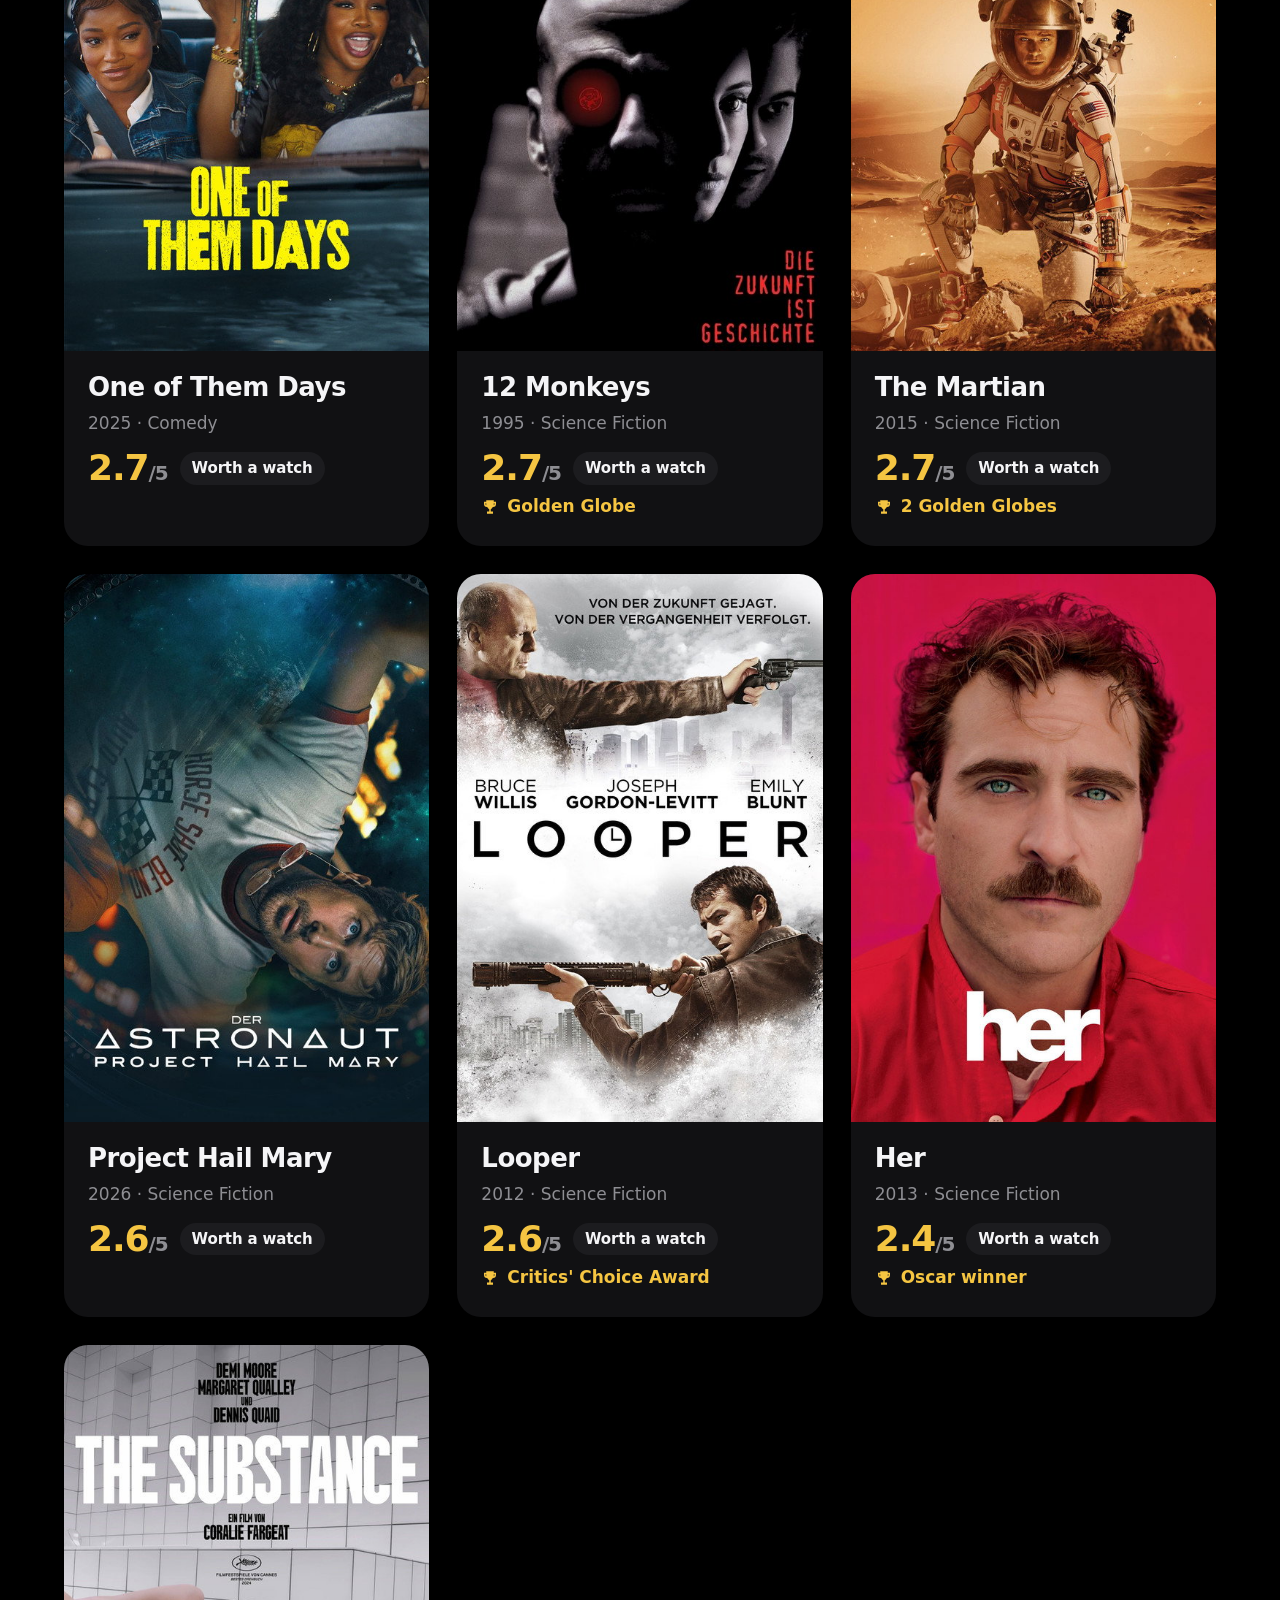
==== commit 5c33e18a: "Banger-Alarm: signup form, imprint, unsubscribe page, mail builder Co-Authored-By: Claude Opus 5.5 <" ====
--- a/index.html
+++ b/index.html
@@ -43,9 +43,22 @@
       <div class="chips" id="chips"></div>
       <div class="grid" id="grid"></div>
     </section>
+    <section class="section signup" id="banger-alarm">
+      <div class="signup-box">
+        <h2 id="h-signup">Banger-Alarm</h2>
+        <p id="signup-lead">Bekomm eine Mail, sobald ein Film mit 4,2 oder mehr dazukommt. Keine Werbung, jederzeit abmeldbar.</p>
+        <form id="signup-form" novalidate>
+          <label class="visually-hidden" for="signup-email" id="signup-label">E-Mail-Adresse</label>
+          <input type="email" id="signup-email" name="email" autocomplete="email" placeholder="deine@mail.de" required>
+          <input type="text" name="website" class="hp" tabindex="-1" autocomplete="off" aria-hidden="true">
+          <button type="submit" class="btn primary" id="signup-btn">Eintragen</button>
+        </form>
+        <p class="signup-msg" id="signup-msg" role="status"></p>
+      </div>
+    </section>
   </main>
 
-  <footer class="footer" id="footer">Bilder: TMDB</footer>
+  <footer class="footer"><span id="footer">Bilder: TMDB</span> · <a href="impressum.html" id="imprint-link">Impressum</a></footer>
 
   <div class="overlay" id="overlay" hidden>
     <div class="overlay-bg" data-close></div>
--- a/style.css
+++ b/style.css
@@ -165,6 +165,24 @@
 .empty { grid-column: 1 / -1; text-align: center; color: var(--muted); font-size: 20px; }
 
 .footer { text-align: center; color: var(--muted); font-size: 15px; padding: 96px 24px 48px; }
+.footer a { color: var(--muted); }
+
+/* Banger-Alarm */
+.signup-box { background: var(--card); border-radius: 28px; padding: 40px; text-align: center; }
+.signup-box > h2 { margin: 0; font-size: clamp(32px, 4.5vw, 48px); font-weight: 700; letter-spacing: -0.035em; color: var(--accent); }
+.signup-box > p { margin: 12px auto 0; max-width: 520px; font-size: 19px; color: #c7c7cc; }
+#signup-form { display: flex; gap: 10px; justify-content: center; margin: 28px auto 0; max-width: 520px; }
+#signup-form input[type="email"] {
+  flex: 1; min-width: 0; border: 0; border-radius: 999px; padding: 16px 22px;
+  background: var(--card-2); color: var(--ink); font: inherit; font-size: 18px;
+}
+#signup-form input::placeholder { color: var(--muted); }
+#signup-form input:focus-visible, #signup-form button:focus-visible { outline: 2px solid var(--accent); outline-offset: 2px; }
+#signup-form button { border: 0; cursor: pointer; font: inherit; font-size: 18px; font-weight: 600; }
+.signup-msg { min-height: 1.5em; font-weight: 600; }
+.signup-msg.ok { color: var(--accent) !important; }
+.hp { position: absolute; left: -9999px; width: 1px; height: 1px; opacity: 0; }
+.visually-hidden { position: absolute; width: 1px; height: 1px; overflow: hidden; clip: rect(0 0 0 0); white-space: nowrap; }
 
 /* Popup */
 .overlay { position: fixed; inset: 0; z-index: 50; display: grid; place-items: center; padding: 24px; }
@@ -245,6 +263,9 @@
   .wl-body h2 { font-size: 21px; }
   .wl-body .meta { font-size: 15px; }
   .wl-body p { font-size: 16px; }
+  .signup-box { padding: 28px 20px; border-radius: 22px; }
+  #signup-form { flex-direction: column; }
+  #signup-form button { width: 100%; }
   .wrap { padding: 0 16px; }
   .section { padding-top: 64px; }
   .row { display: flex; overflow-x: auto; scroll-snap-type: x mandatory; gap: 14px; margin: 0 -16px; padding: 0 16px 4px; scrollbar-width: none; }
@@ -275,3 +296,14 @@
   .review { font-size: 19px; }
   .btn { flex: 1; padding: 16px 20px; }
 }
+
+/* Textseiten (Impressum, Abgemeldet) */
+.text-page { max-width: 720px; padding-top: 72px; padding-bottom: 96px; font-size: 19px; }
+.text-page h1 { font-size: clamp(40px, 7vw, 64px); font-weight: 700; letter-spacing: -0.04em; line-height: 1.05; margin: 24px 0 28px; }
+.text-page h2 { font-size: 28px; font-weight: 700; letter-spacing: -0.02em; margin: 48px 0 12px; }
+.text-page p { margin: 0 0 16px; color: #c7c7cc; }
+.text-page a { color: var(--ink); }
+.text-page .btn { color: #000; margin-top: 16px; }
+.text-page .muted { color: var(--muted); }
+.text-page.center { text-align: center; padding-top: 22vh; }
+.back { color: var(--muted) !important; text-decoration: none; font-weight: 600; font-size: 16px; }
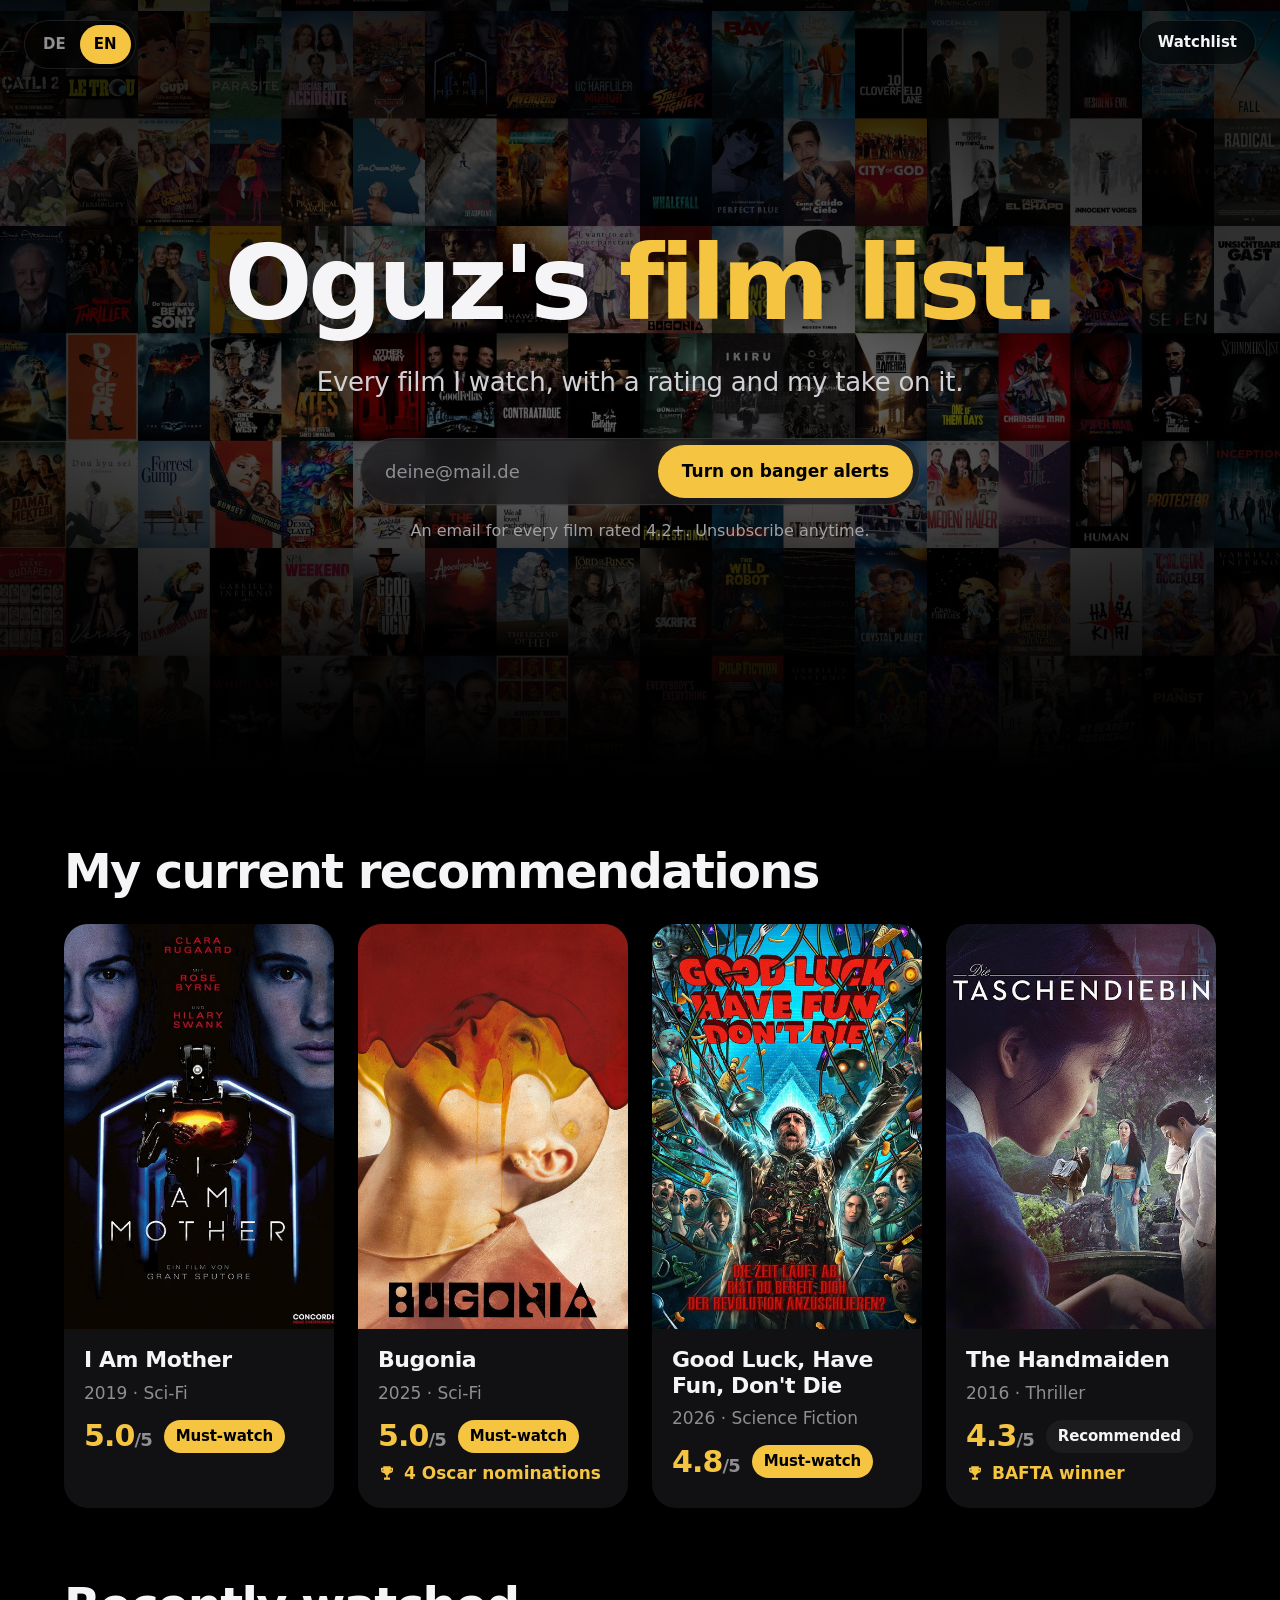
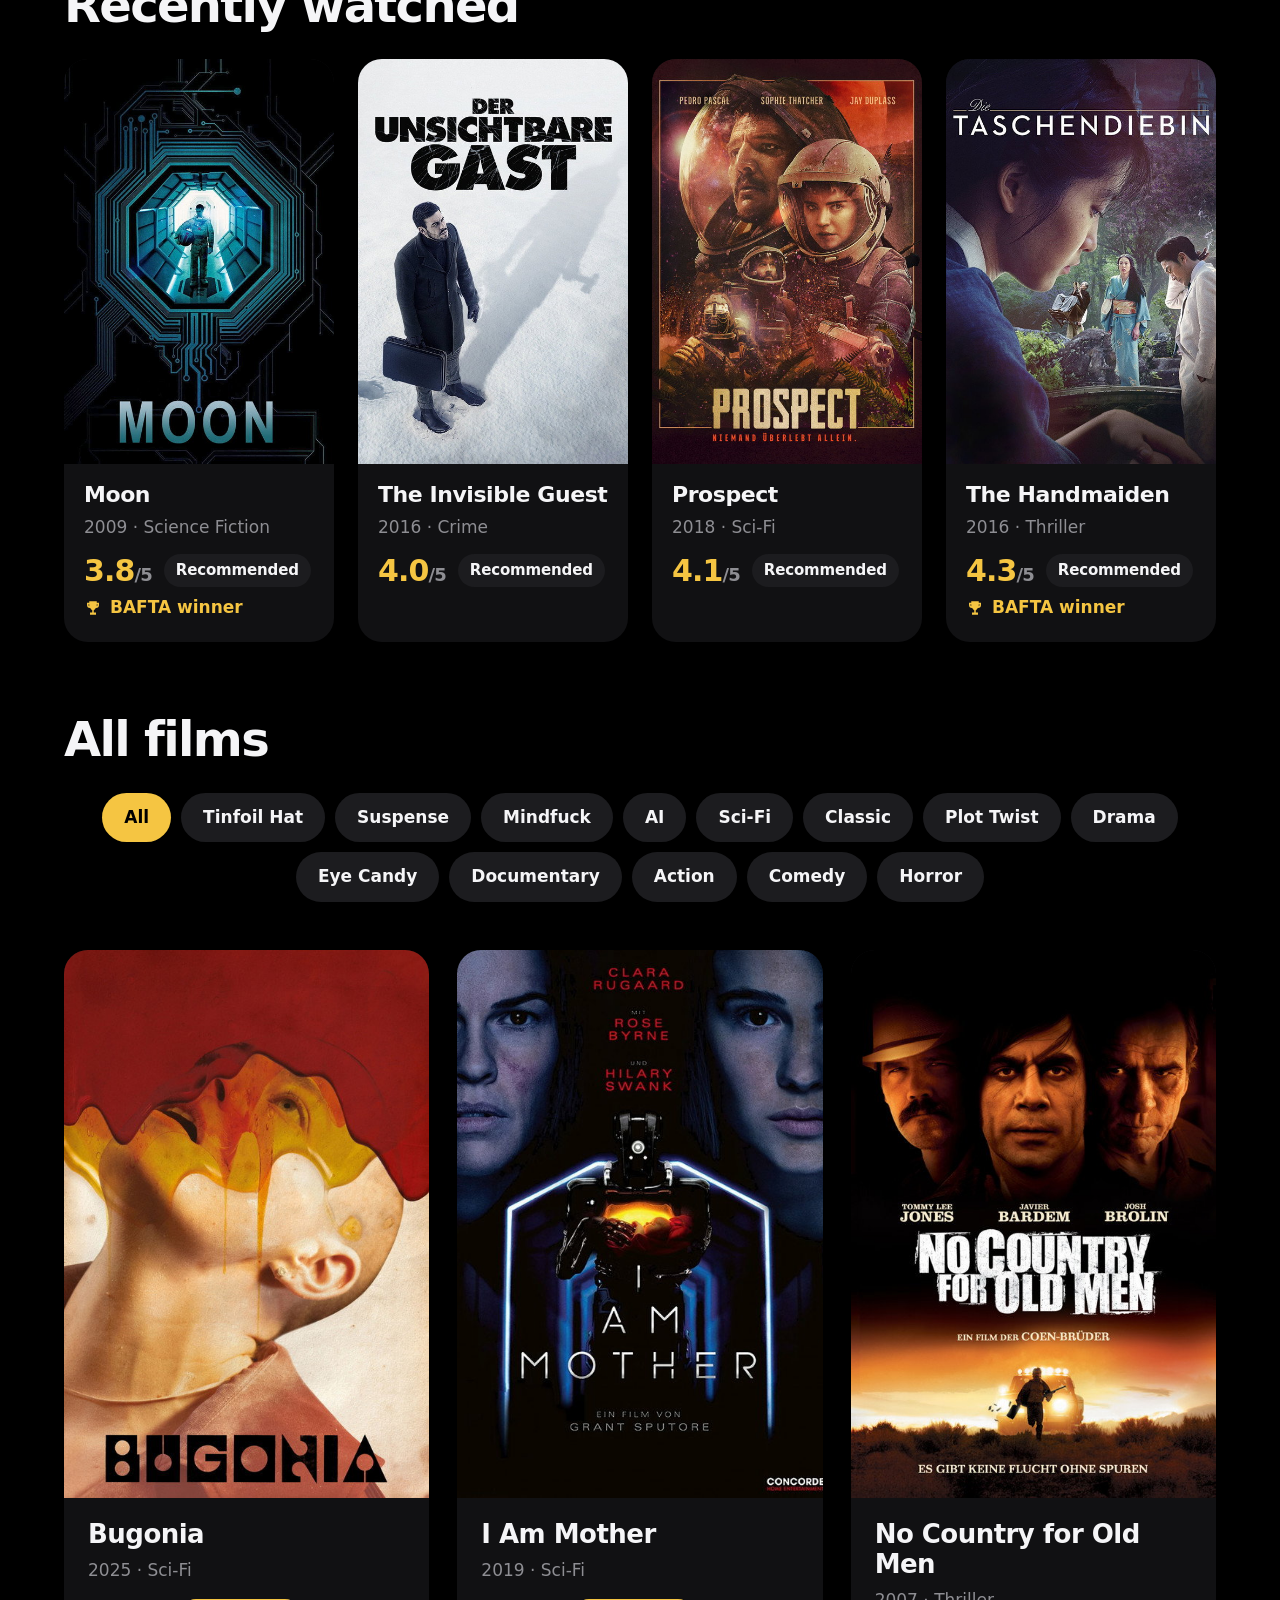
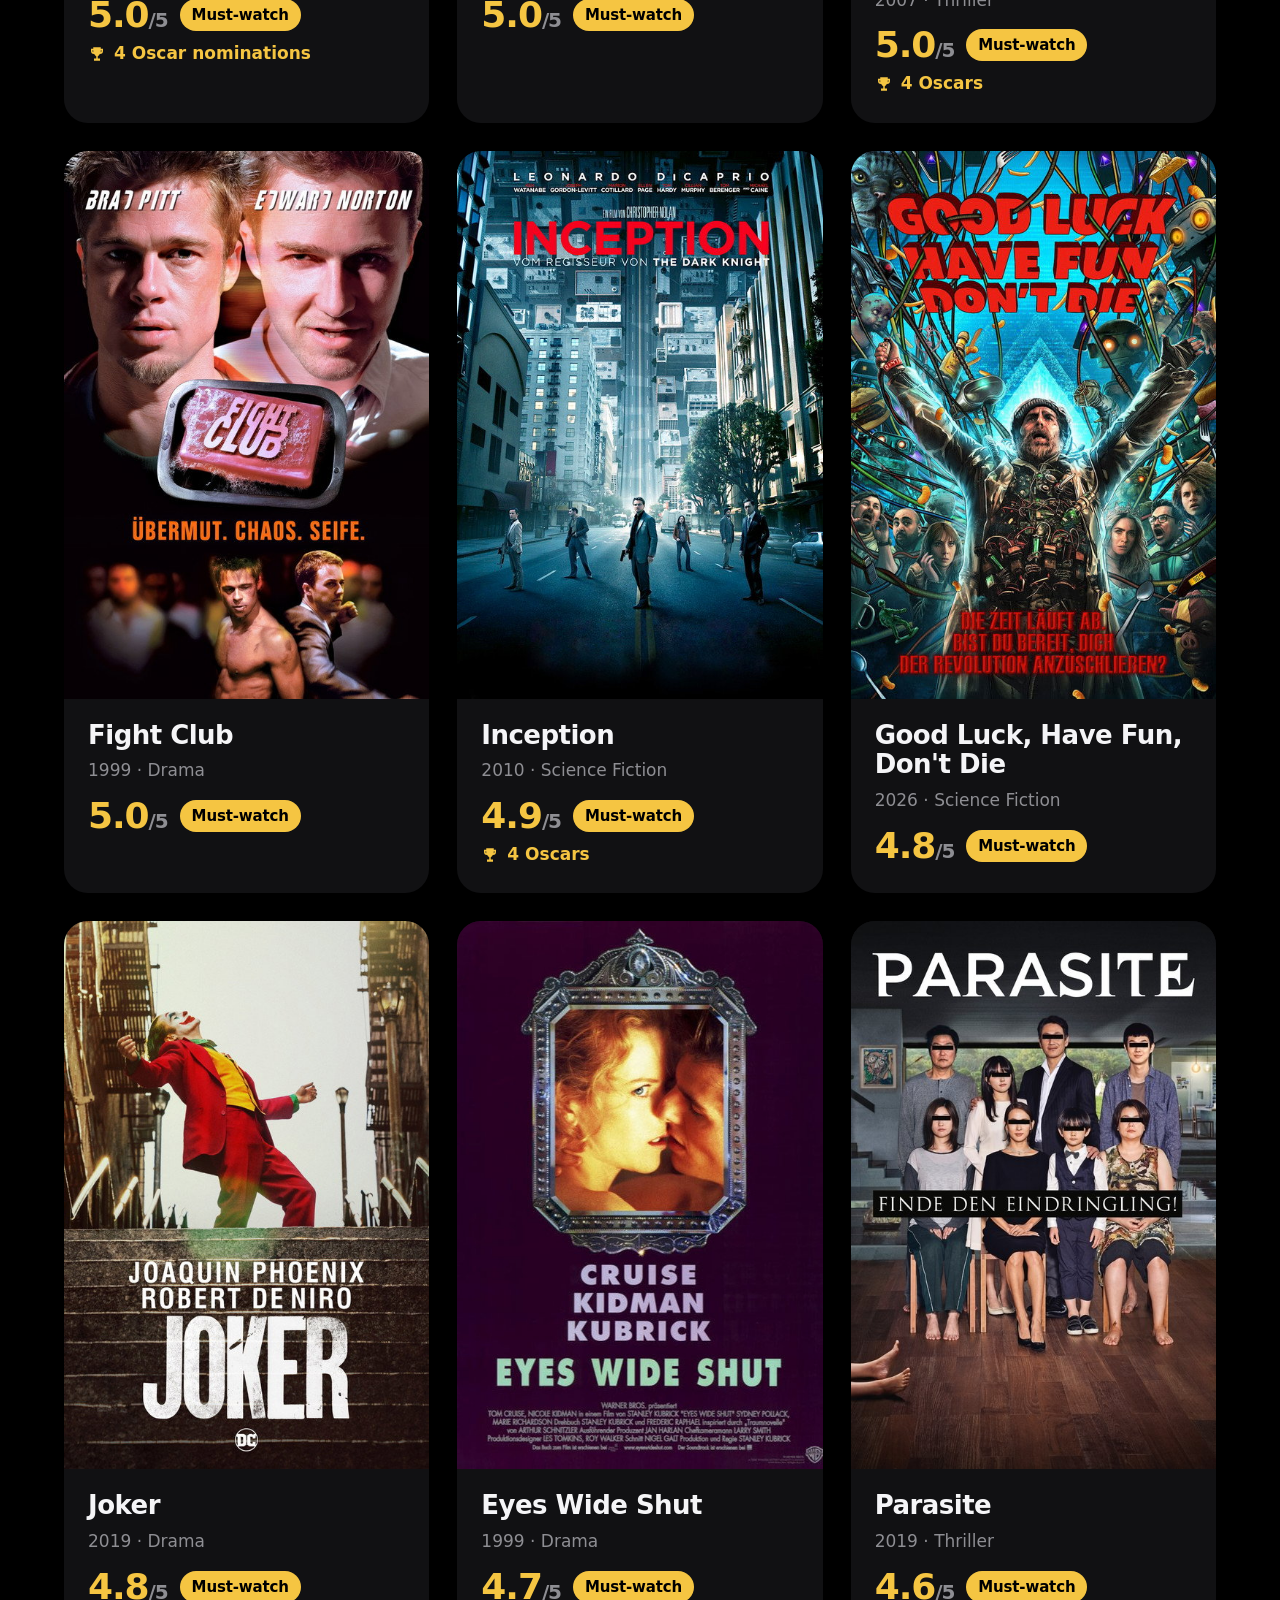
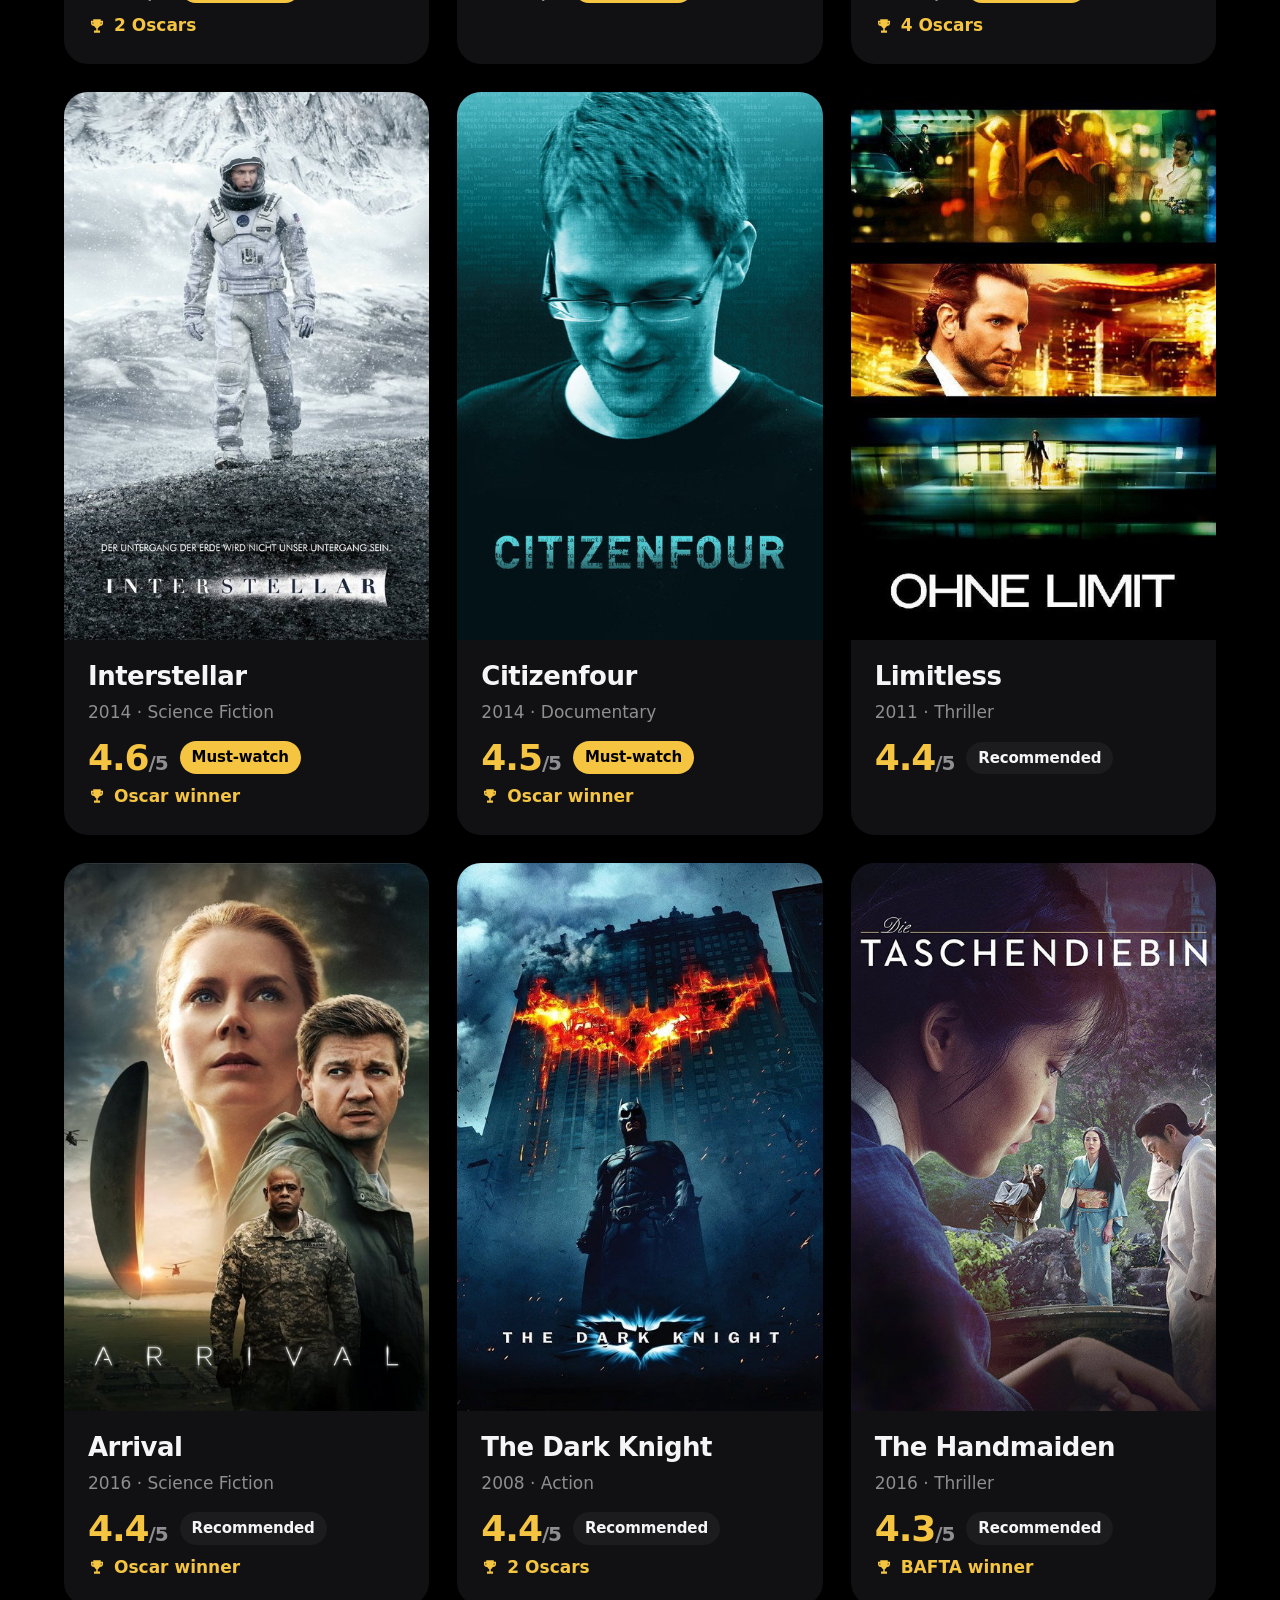
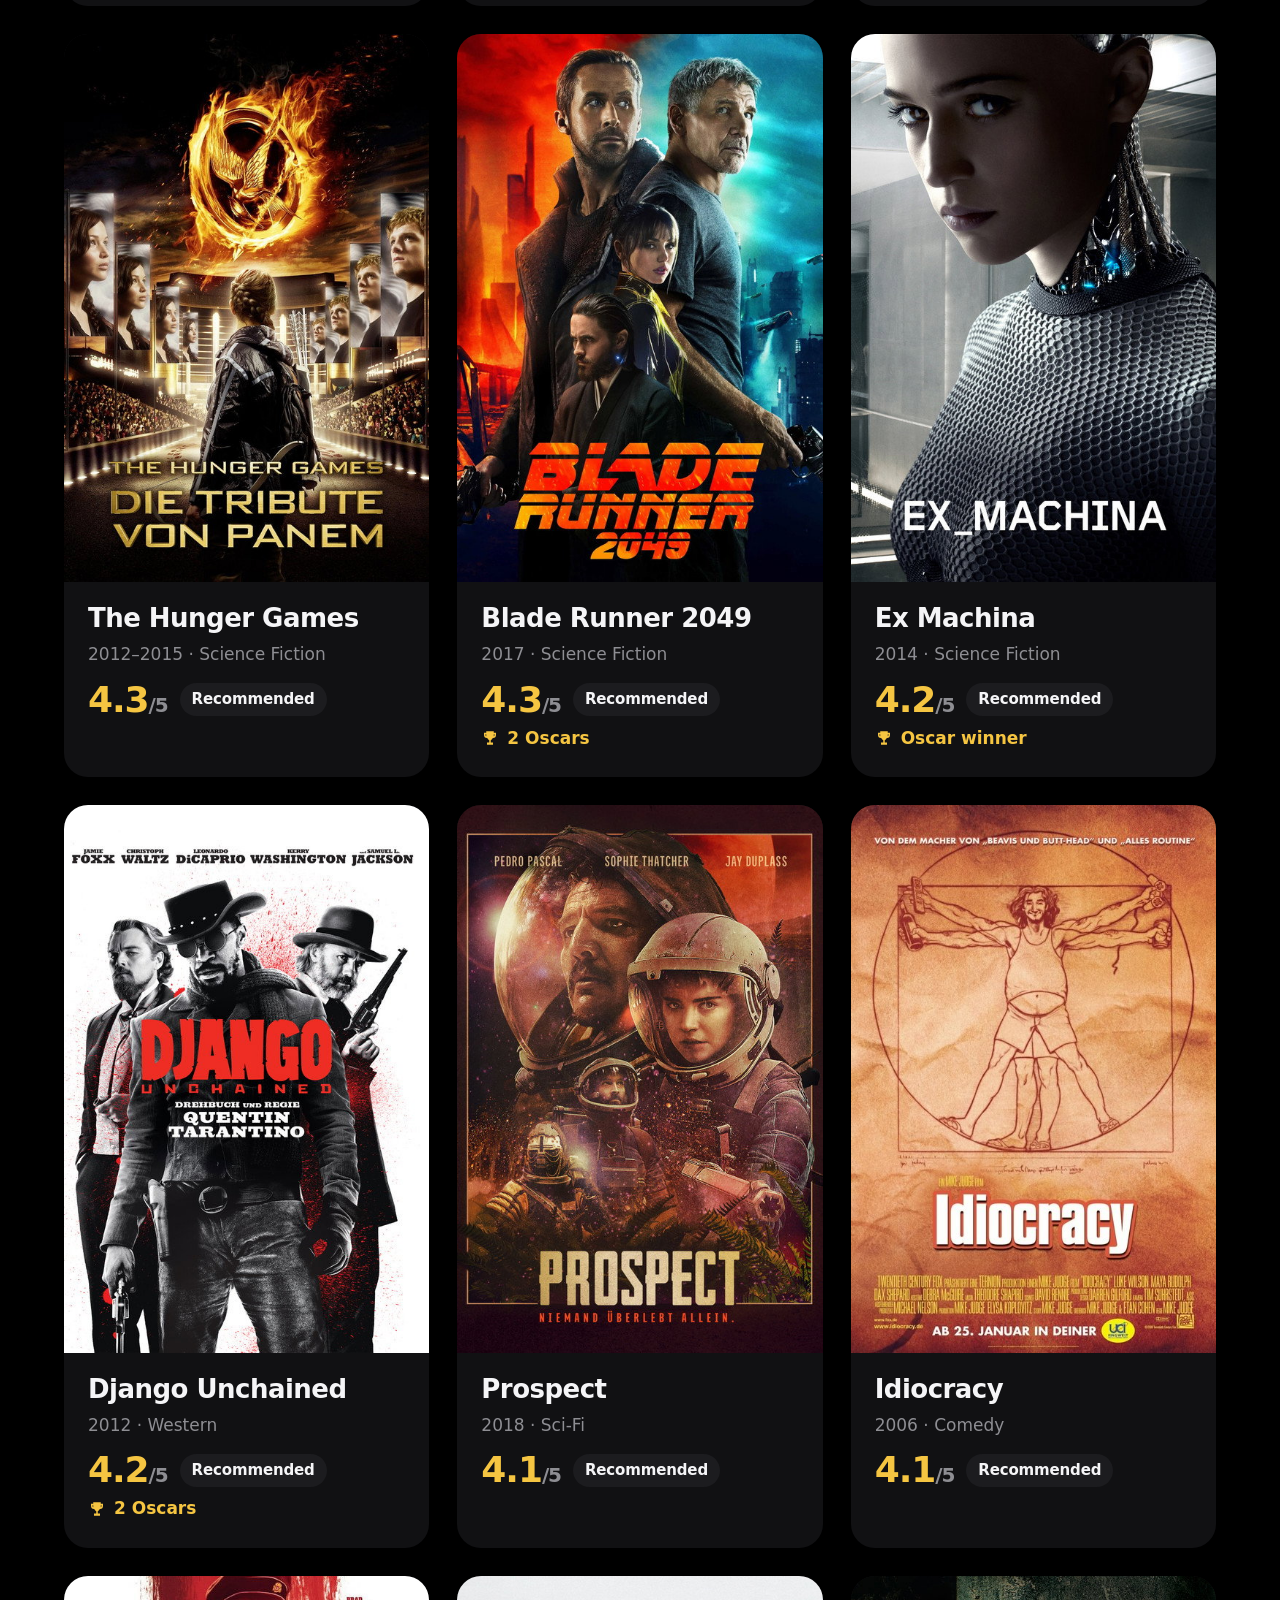
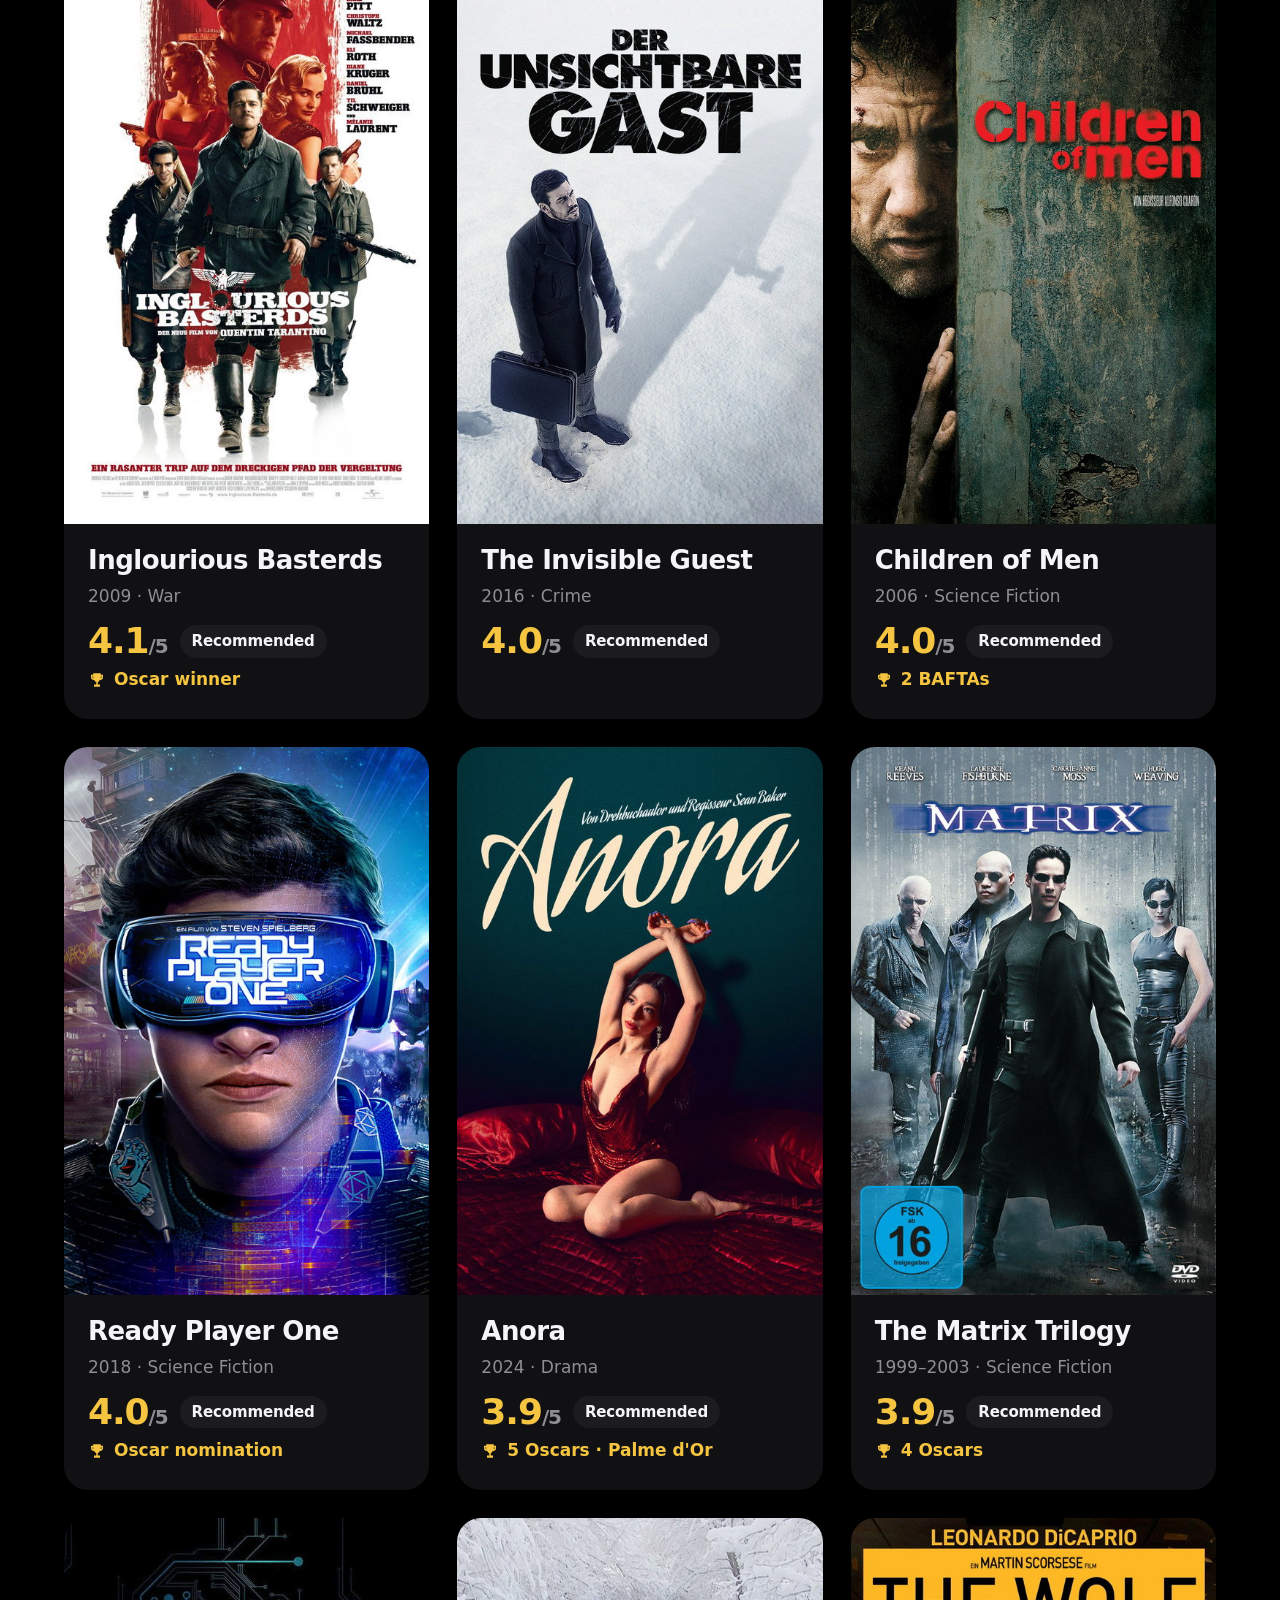
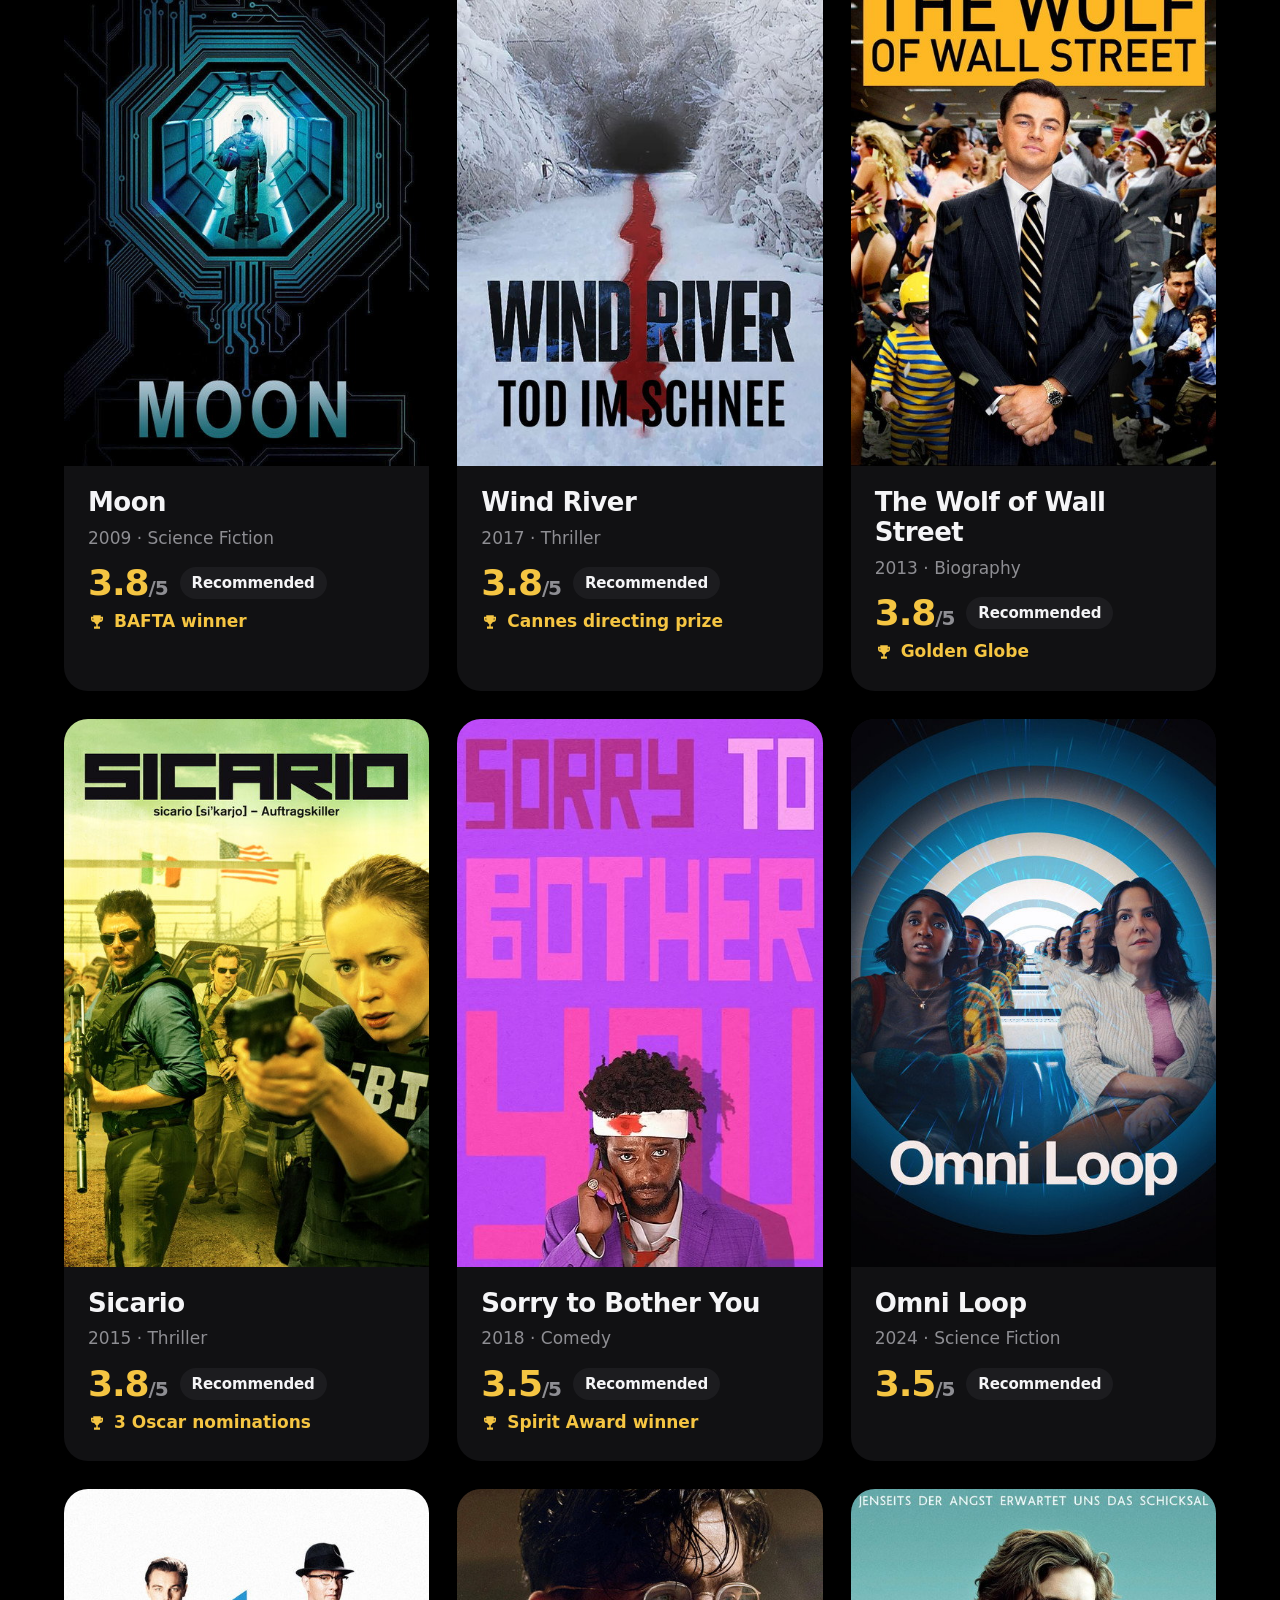
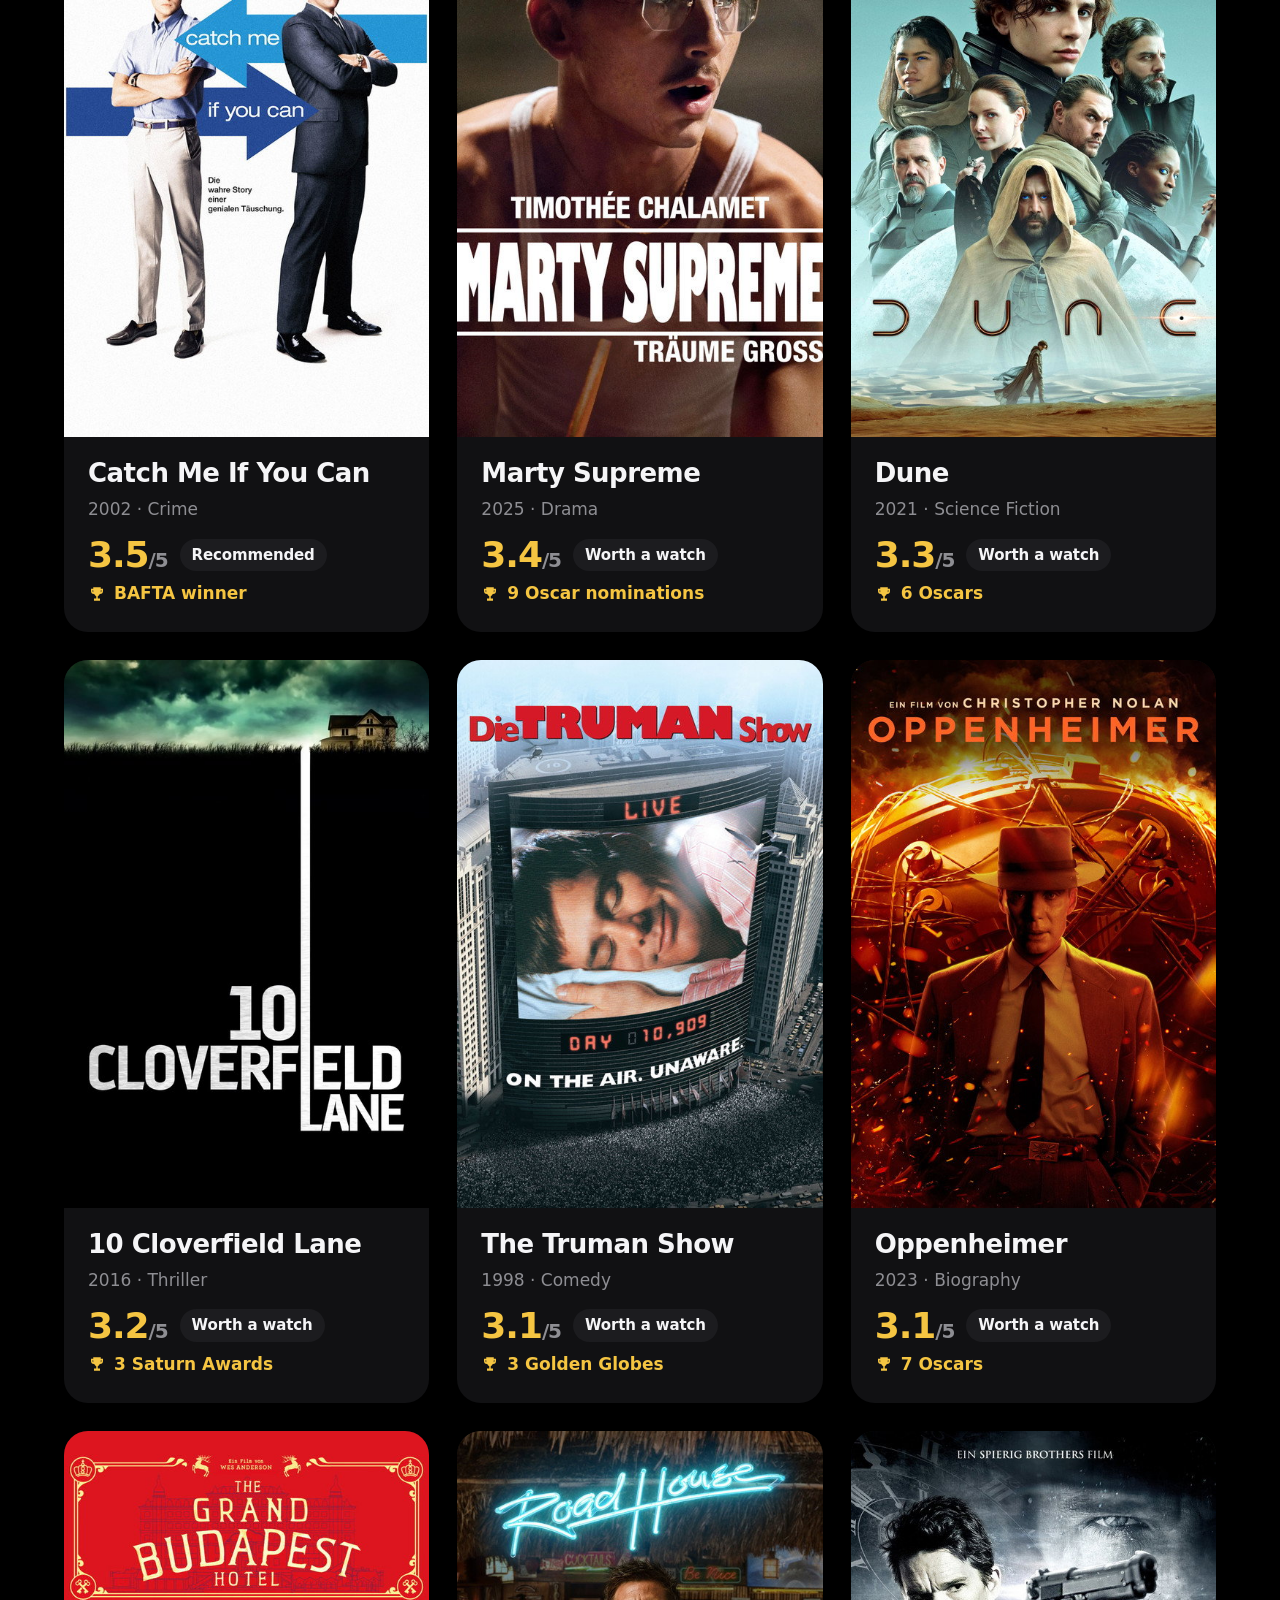
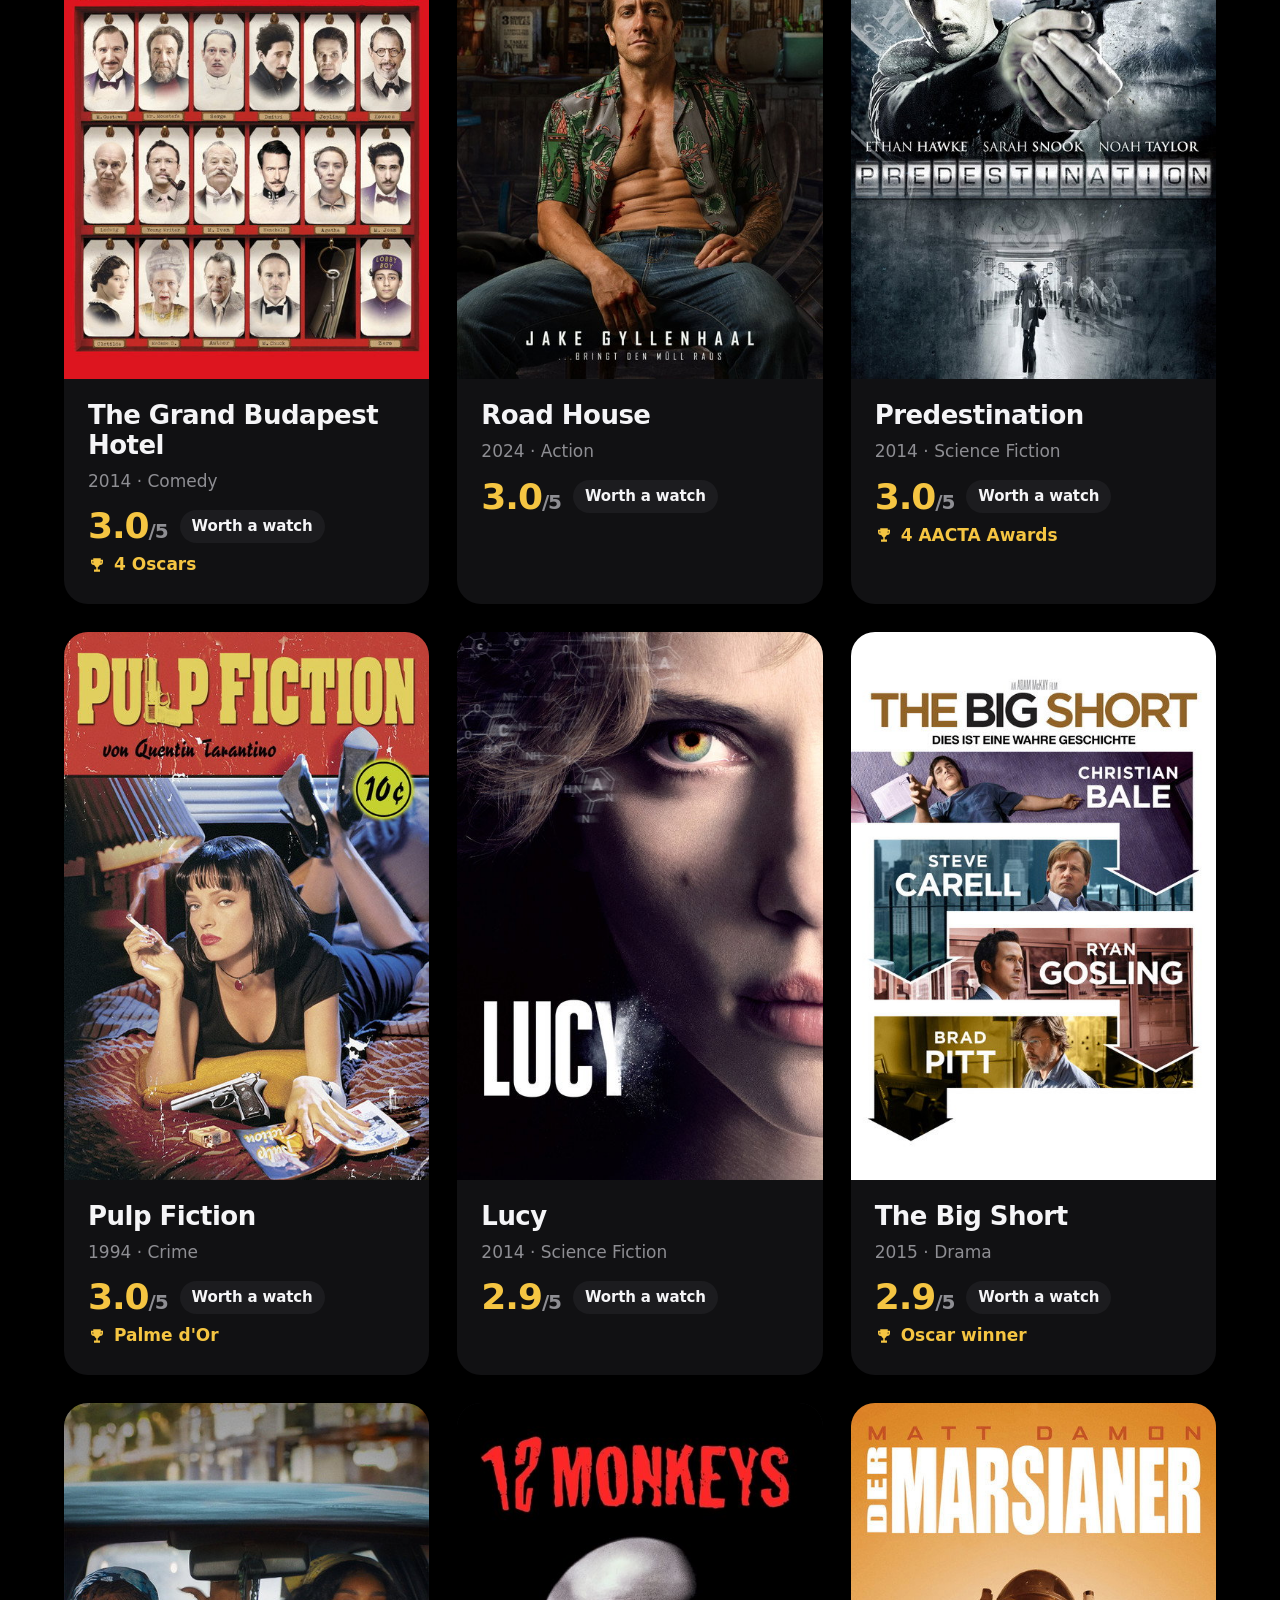
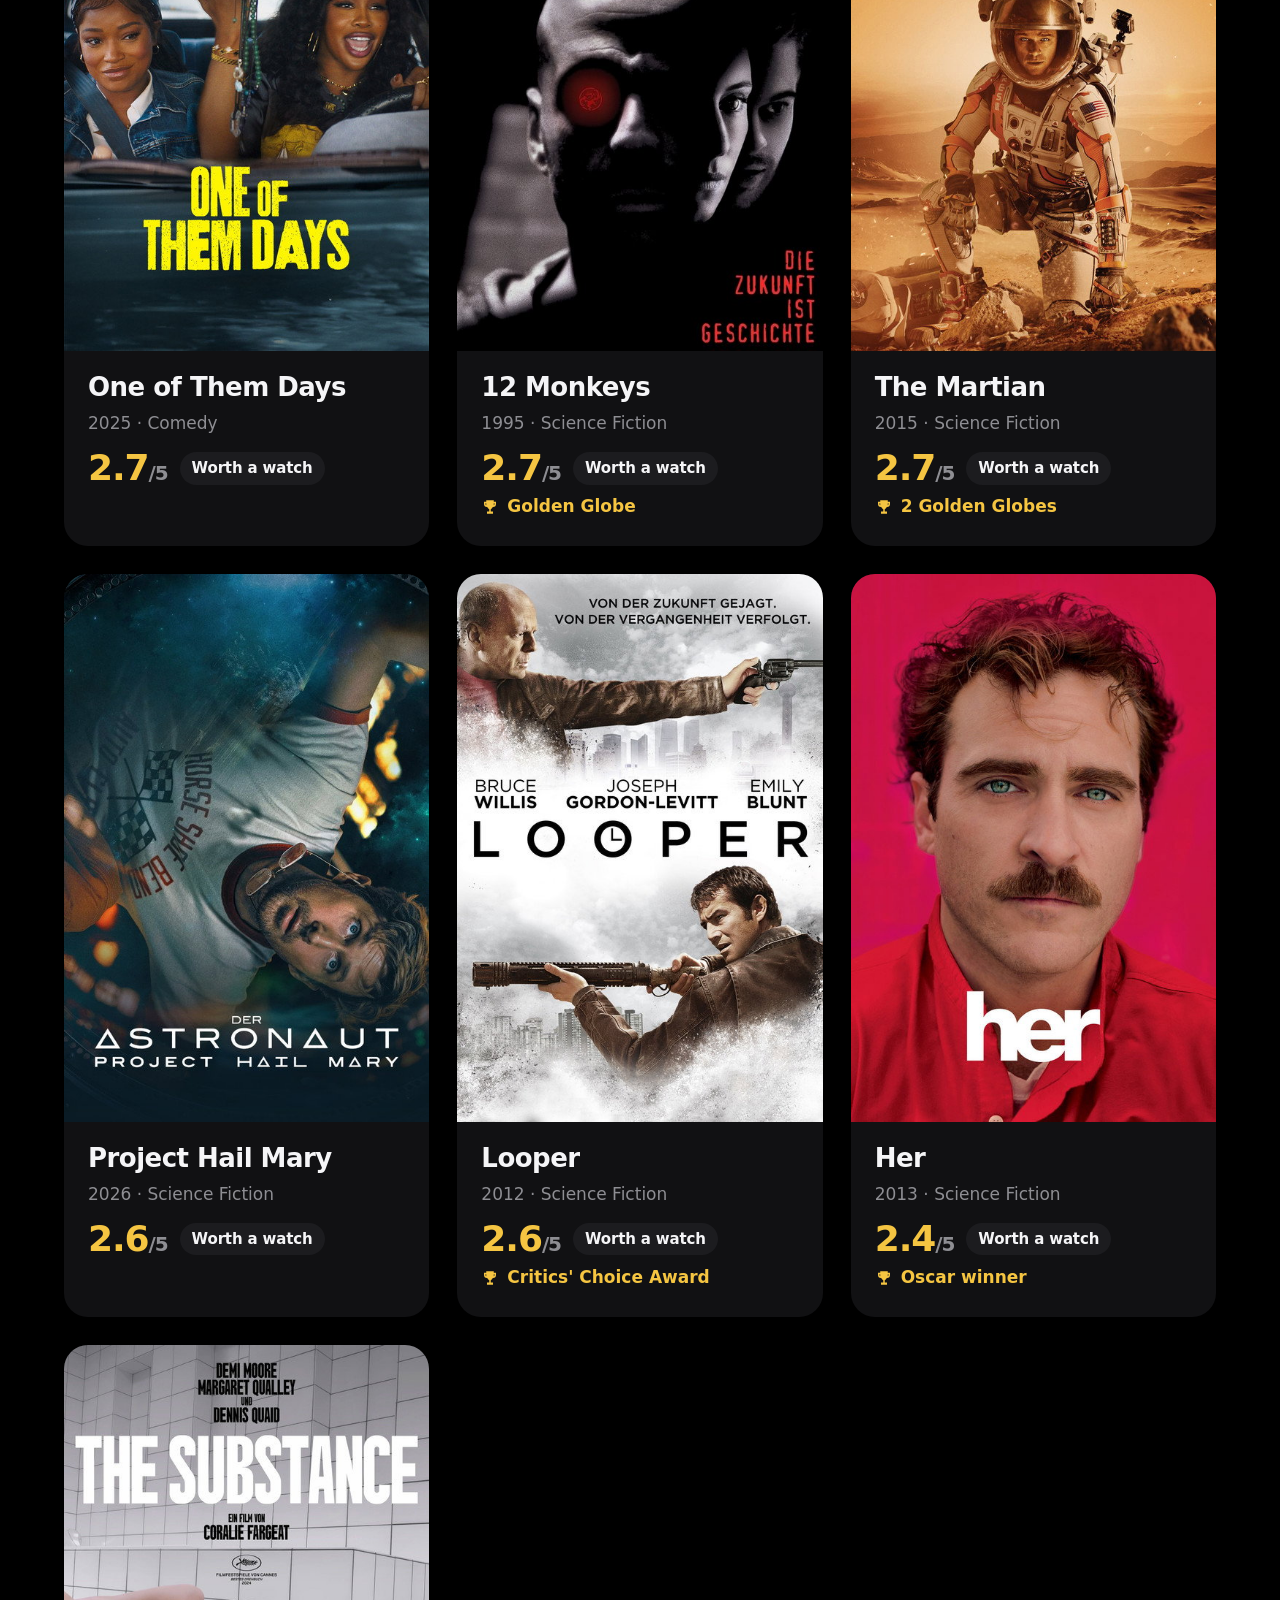
==== commit 8b403245: "Signup in hero; remove private email from imprint Co-Authored-By: Claude Opus 5.5 <noreply@anthropic" ====
--- a/index.html
+++ b/index.html
@@ -24,6 +24,13 @@
     <div class="hero-inner">
       <h1 id="h1">Oguz' <span class="accent">Filmliste.</span></h1>
       <p class="lead" id="lead">Jeder Film, den ich gucke, mit Bewertung und meiner Meinung dazu.</p>
+      <form id="signup-form" class="hero-signup" novalidate>
+        <label class="visually-hidden" for="signup-email" id="signup-label">E-Mail-Adresse</label>
+        <input type="email" id="signup-email" name="email" autocomplete="email" placeholder="deine@mail.de" required>
+        <input type="text" name="website" class="hp" tabindex="-1" autocomplete="off" aria-hidden="true">
+        <button type="submit" class="btn primary" id="signup-btn">Banger-Alarm aktivieren</button>
+      </form>
+      <p class="signup-msg" id="signup-msg" role="status">Mail bei jedem Film ab 4,2. Jederzeit abmeldbar.</p>
     </div>
   </header>
 
@@ -43,19 +50,6 @@
       <div class="chips" id="chips"></div>
       <div class="grid" id="grid"></div>
     </section>
-    <section class="section signup" id="banger-alarm">
-      <div class="signup-box">
-        <h2 id="h-signup">Banger-Alarm</h2>
-        <p id="signup-lead">Bekomm eine Mail, sobald ein Film mit 4,2 oder mehr dazukommt. Keine Werbung, jederzeit abmeldbar.</p>
-        <form id="signup-form" novalidate>
-          <label class="visually-hidden" for="signup-email" id="signup-label">E-Mail-Adresse</label>
-          <input type="email" id="signup-email" name="email" autocomplete="email" placeholder="deine@mail.de" required>
-          <input type="text" name="website" class="hp" tabindex="-1" autocomplete="off" aria-hidden="true">
-          <button type="submit" class="btn primary" id="signup-btn">Eintragen</button>
-        </form>
-        <p class="signup-msg" id="signup-msg" role="status"></p>
-      </div>
-    </section>
   </main>
 
   <footer class="footer"><span id="footer">Bilder: TMDB</span> · <a href="impressum.html" id="imprint-link">Impressum</a></footer>
--- a/style.css
+++ b/style.css
@@ -167,20 +167,24 @@
 .footer { text-align: center; color: var(--muted); font-size: 15px; padding: 96px 24px 48px; }
 .footer a { color: var(--muted); }
 
-/* Banger-Alarm */
-.signup-box { background: var(--card); border-radius: 28px; padding: 40px; text-align: center; }
-.signup-box > h2 { margin: 0; font-size: clamp(32px, 4.5vw, 48px); font-weight: 700; letter-spacing: -0.035em; color: var(--accent); }
-.signup-box > p { margin: 12px auto 0; max-width: 520px; font-size: 19px; color: #c7c7cc; }
-#signup-form { display: flex; gap: 10px; justify-content: center; margin: 28px auto 0; max-width: 520px; }
-#signup-form input[type="email"] {
-  flex: 1; min-width: 0; border: 0; border-radius: 999px; padding: 16px 22px;
-  background: var(--card-2); color: var(--ink); font: inherit; font-size: 18px;
-}
-#signup-form input::placeholder { color: var(--muted); }
-#signup-form input:focus-visible, #signup-form button:focus-visible { outline: 2px solid var(--accent); outline-offset: 2px; }
-#signup-form button { border: 0; cursor: pointer; font: inherit; font-size: 18px; font-weight: 600; }
-.signup-msg { min-height: 1.5em; font-weight: 600; }
-.signup-msg.ok { color: var(--accent) !important; }
+/* Banger-Alarm im Hero */
+.hero-signup {
+  display: flex; gap: 8px; margin: 36px auto 0; max-width: 560px; padding: 6px;
+  border-radius: 999px; background: rgba(28, 28, 31, 0.75);
+  -webkit-backdrop-filter: blur(12px); backdrop-filter: blur(12px);
+  border: 1px solid var(--line);
+}
+.hero-signup input[type="email"] {
+  flex: 1; min-width: 0; border: 0; background: transparent; color: var(--ink);
+  font: inherit; font-size: 18px; padding: 12px 18px; outline: none;
+}
+.hero-signup input::placeholder { color: var(--muted); }
+.hero-signup:focus-within { border-color: var(--accent); }
+.hero-signup button { border: 0; cursor: pointer; font: inherit; font-size: 17px; font-weight: 700; padding: 14px 24px; white-space: nowrap; }
+.hero-signup button:focus-visible { outline: 2px solid var(--accent); outline-offset: 2px; }
+.signup-msg { margin: 14px 0 0; min-height: 1.5em; font-size: 16px; color: #a1a1a6; }
+.signup-msg.ok { color: var(--accent); font-weight: 600; }
+.signup-msg.err { color: #ff6b6b; font-weight: 600; }
 .hp { position: absolute; left: -9999px; width: 1px; height: 1px; opacity: 0; }
 .visually-hidden { position: absolute; width: 1px; height: 1px; overflow: hidden; clip: rect(0 0 0 0); white-space: nowrap; }
 
@@ -263,9 +267,9 @@
   .wl-body h2 { font-size: 21px; }
   .wl-body .meta { font-size: 15px; }
   .wl-body p { font-size: 16px; }
-  .signup-box { padding: 28px 20px; border-radius: 22px; }
-  #signup-form { flex-direction: column; }
-  #signup-form button { width: 100%; }
+  .hero-signup { flex-direction: column; border-radius: 24px; padding: 8px; }
+  .hero-signup input[type="email"] { text-align: center; }
+  .hero-signup button { width: 100%; }
   .wrap { padding: 0 16px; }
   .section { padding-top: 64px; }
   .row { display: flex; overflow-x: auto; scroll-snap-type: x mandatory; gap: 14px; margin: 0 -16px; padding: 0 16px 4px; scrollbar-width: none; }
